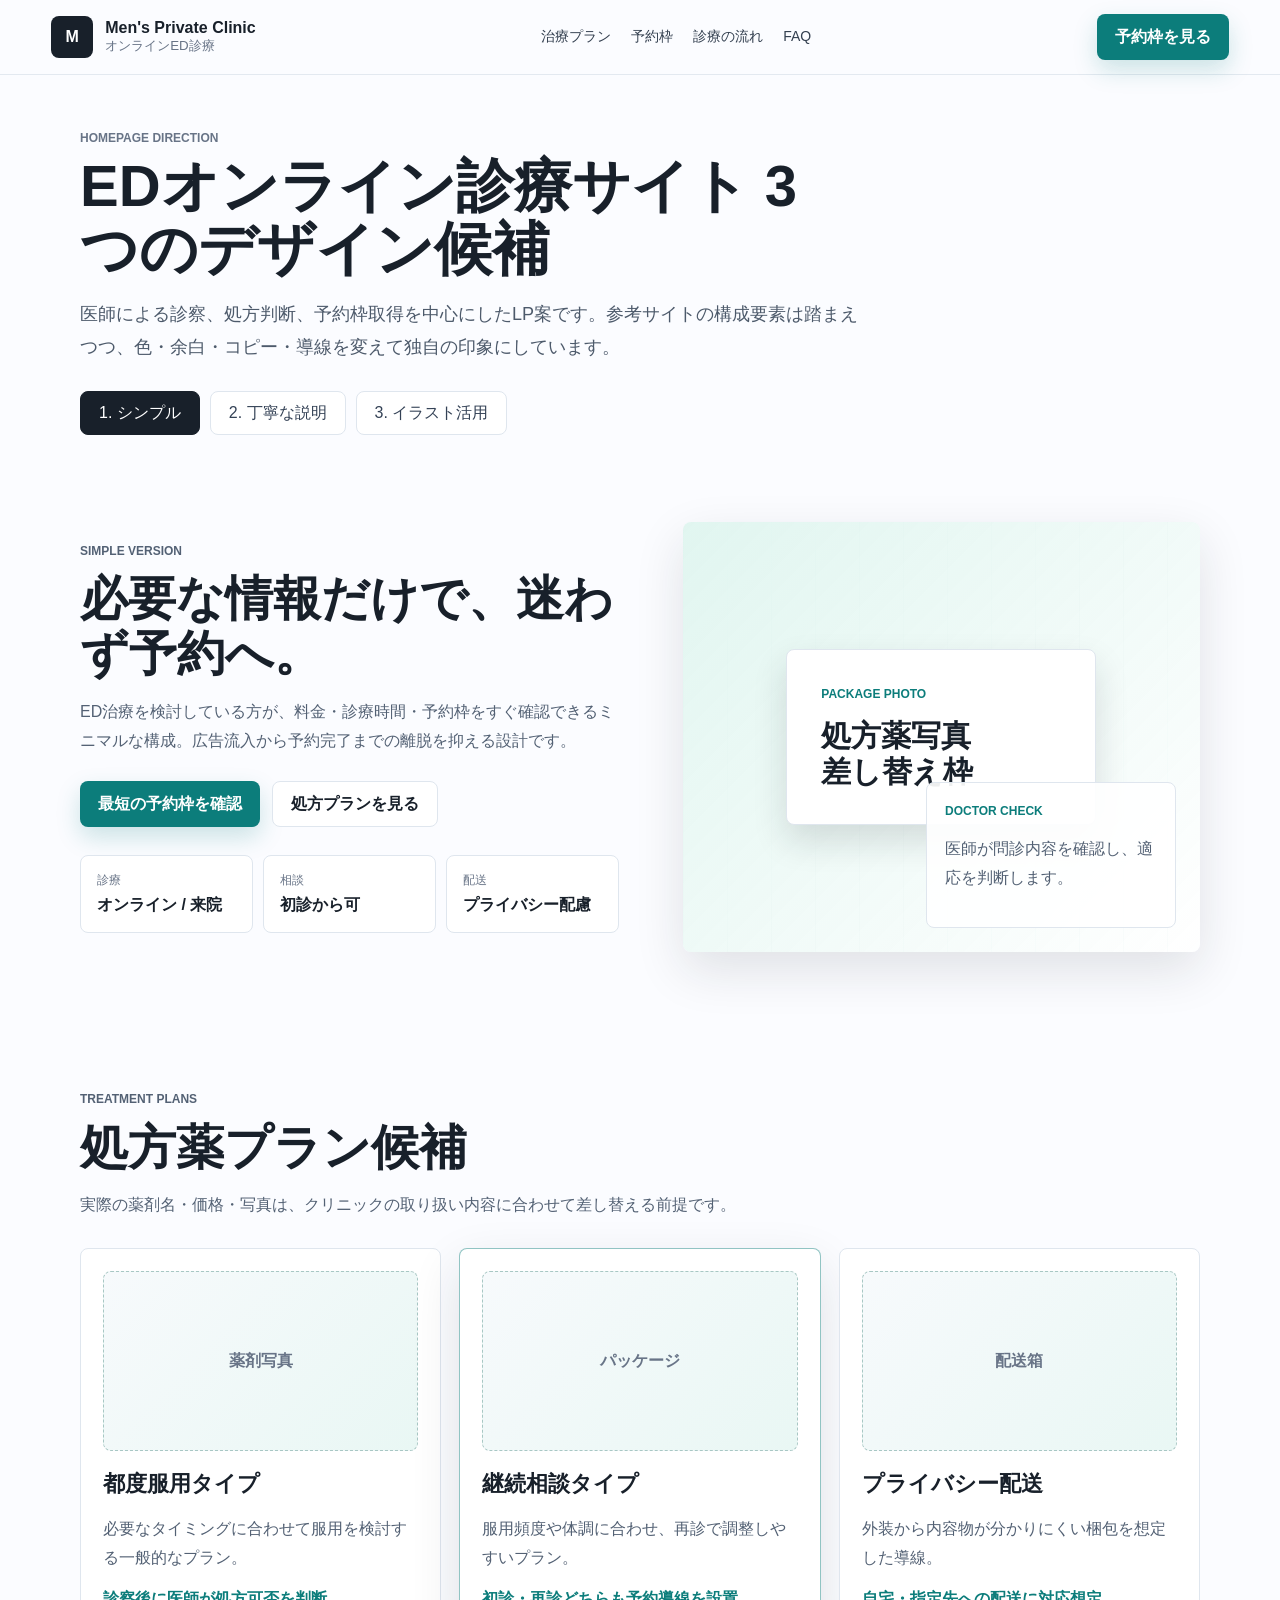
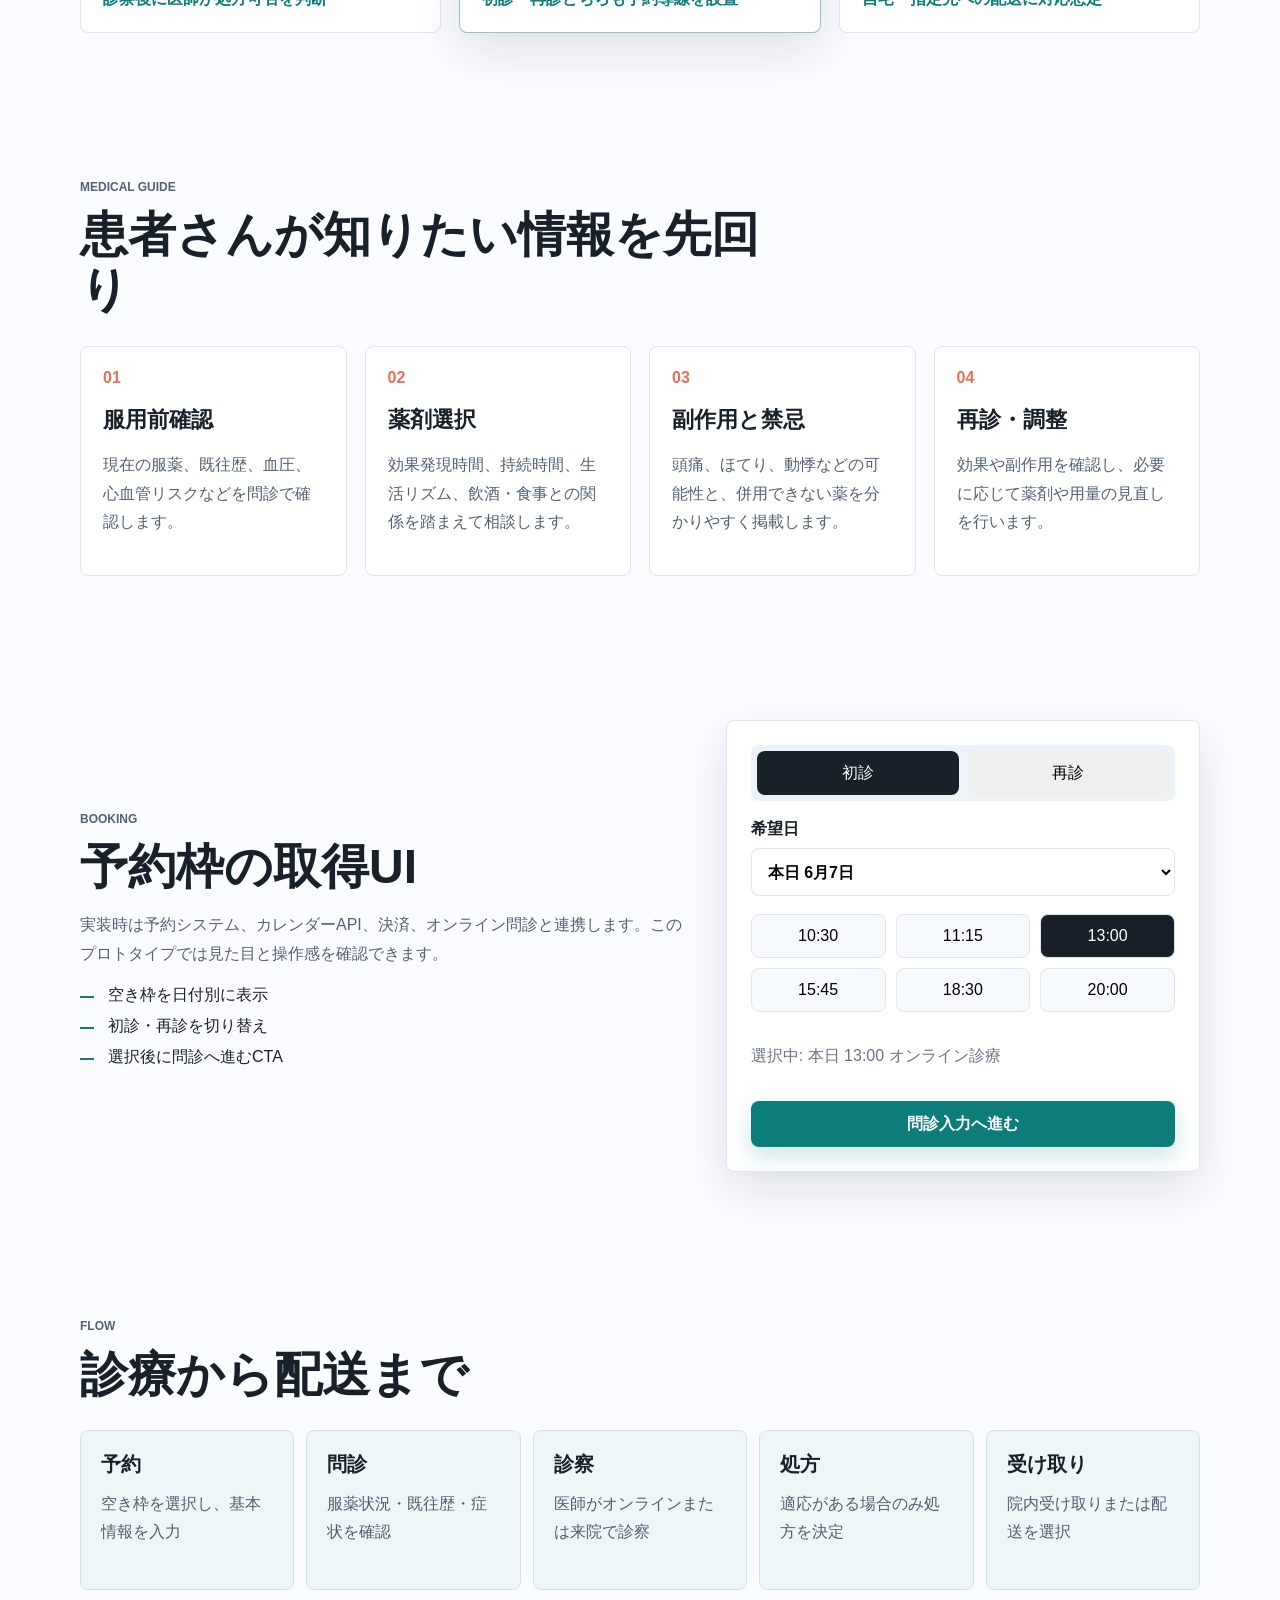
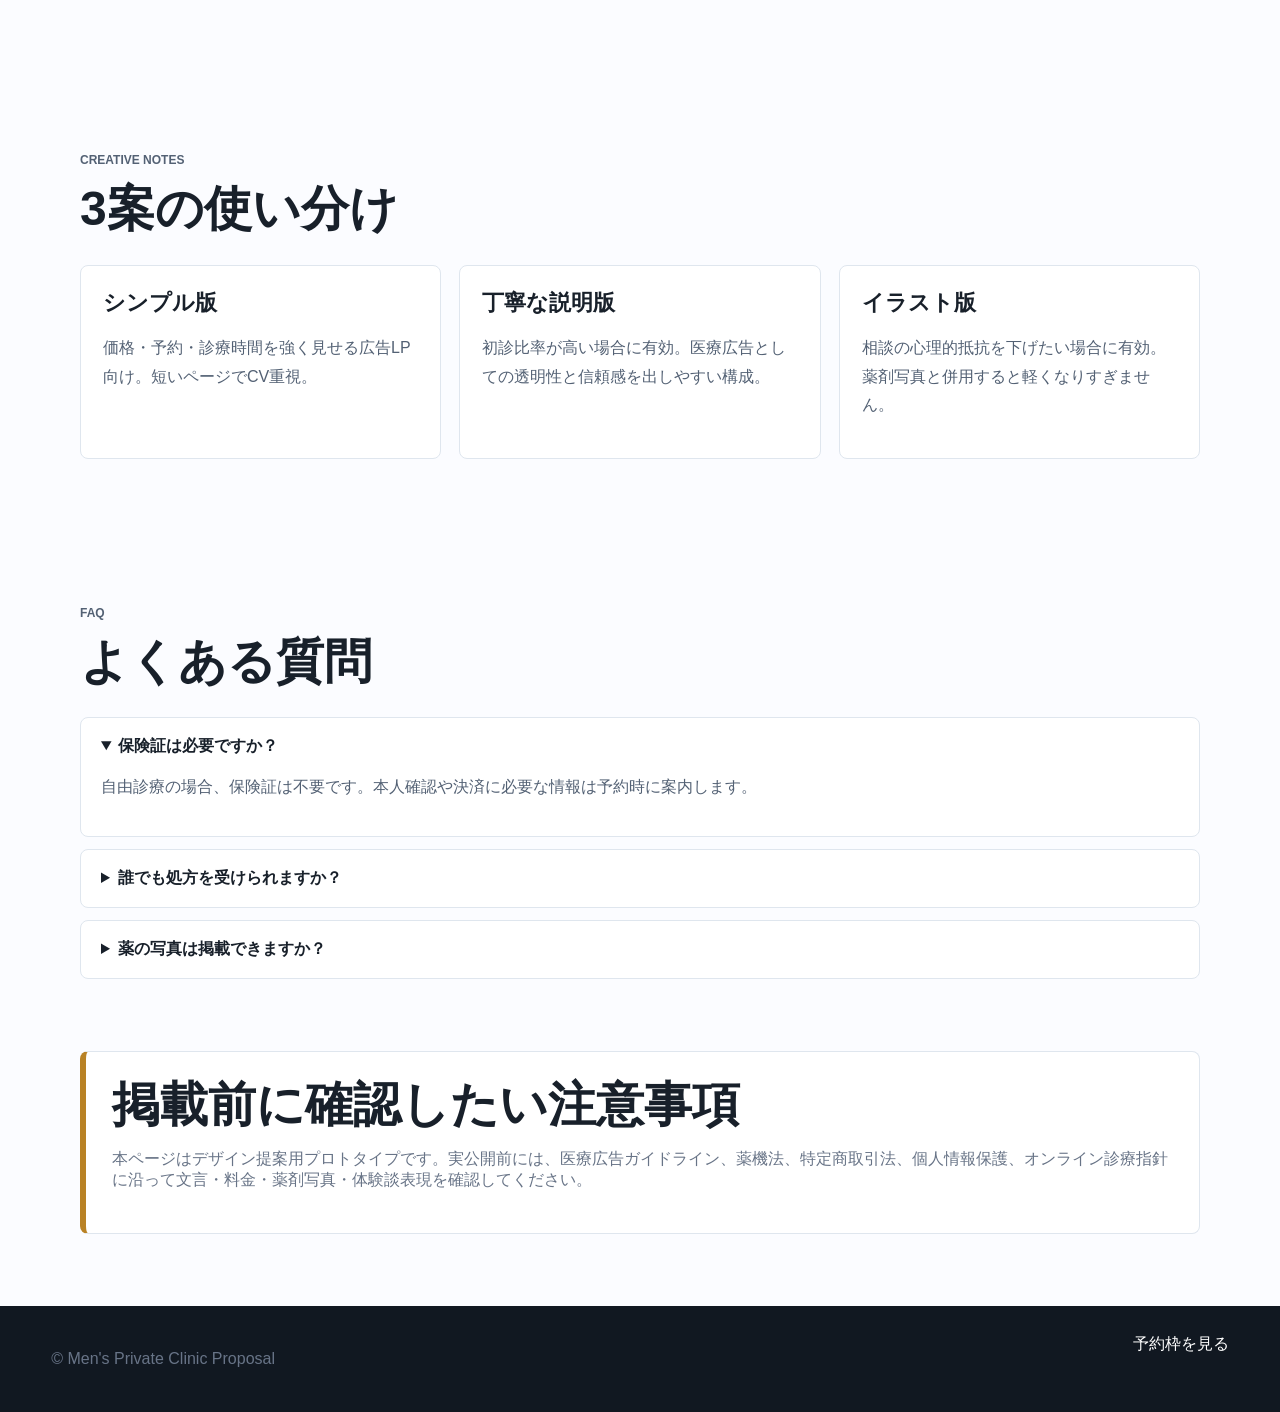
==== Codexで作成しているもの/ed-treatment-homepage-proposals/index.html @ b27525a2 "Add ED treatment homepage proposals" ====
<!doctype html>
<html lang="ja">
  <head>
    <meta charset="utf-8" />
    <meta name="viewport" content="width=device-width, initial-scale=1" />
    <title>EDオンライン診療 ホームページ3案 | Codex Proposal</title>
    <meta
      name="description"
      content="ED治療のオンライン診療、予約枠取得、医師による処方相談を想定したホームページ3案。"
    />
    <link rel="stylesheet" href="./styles.css" />
  </head>
  <body>
    <header class="site-header">
      <a class="brand" href="#top" aria-label="Men's Private Clinic">
        <span class="brand-mark">M</span>
        <span>
          <strong>Men's Private Clinic</strong>
          <small>オンラインED診療</small>
        </span>
      </a>
      <nav class="top-nav" aria-label="主要ナビゲーション">
        <a href="#plans">治療プラン</a>
        <a href="#booking">予約枠</a>
        <a href="#flow">診療の流れ</a>
        <a href="#faq">FAQ</a>
      </nav>
      <a class="header-cta" href="#booking">予約枠を見る</a>
    </header>

    <main id="top">
      <section class="proposal-switcher" aria-labelledby="proposal-title">
        <p class="eyebrow">Homepage Direction</p>
        <h1 id="proposal-title">EDオンライン診療サイト 3つのデザイン候補</h1>
        <p class="lead">
          医師による診察、処方判断、予約枠取得を中心にしたLP案です。参考サイトの構成要素は踏まえつつ、色・余白・コピー・導線を変えて独自の印象にしています。
        </p>
        <div class="variant-tabs" role="tablist" aria-label="デザイン候補">
          <button class="variant-tab is-active" type="button" role="tab" aria-selected="true" data-variant="simple">
            1. シンプル
          </button>
          <button class="variant-tab" type="button" role="tab" aria-selected="false" data-variant="detail">
            2. 丁寧な説明
          </button>
          <button class="variant-tab" type="button" role="tab" aria-selected="false" data-variant="illustration">
            3. イラスト活用
          </button>
        </div>
      </section>

      <section class="hero hero-simple active" data-panel="simple" aria-labelledby="simple-title">
        <div class="hero-copy">
          <p class="eyebrow">Simple Version</p>
          <h2 id="simple-title">必要な情報だけで、迷わず予約へ。</h2>
          <p>
            ED治療を検討している方が、料金・診療時間・予約枠をすぐ確認できるミニマルな構成。広告流入から予約完了までの離脱を抑える設計です。
          </p>
          <div class="hero-actions">
            <a class="primary-button" href="#booking">最短の予約枠を確認</a>
            <a class="secondary-button" href="#plans">処方プランを見る</a>
          </div>
          <dl class="quick-stats" aria-label="診療概要">
            <div><dt>診療</dt><dd>オンライン / 来院</dd></div>
            <div><dt>相談</dt><dd>初診から可</dd></div>
            <div><dt>配送</dt><dd>プライバシー配慮</dd></div>
          </dl>
        </div>
        <div class="hero-visual compact-medical" aria-label="処方薬パッケージの差し替え想定枠">
          <div class="package-card">
            <span>Package Photo</span>
            <strong>処方薬写真<br />差し替え枠</strong>
          </div>
          <div class="doctor-note">
            <span>Doctor Check</span>
            <p>医師が問診内容を確認し、適応を判断します。</p>
          </div>
        </div>
      </section>

      <section class="hero hero-detail" data-panel="detail" aria-labelledby="detail-title">
        <div class="hero-copy">
          <p class="eyebrow">Detailed Version</p>
          <h2 id="detail-title">不安をひとつずつ解消してから、診療予約へ。</h2>
          <p>
            初めてED治療を受ける方向けに、薬の選び方、服用タイミング、副作用、処方できないケースを順序立てて説明する構成です。
          </p>
          <div class="trust-row" aria-label="説明重視の特徴">
            <span>禁忌事項を明記</span>
            <span>薬剤比較を掲載</span>
            <span>医師相談を強調</span>
          </div>
          <div class="hero-actions">
            <a class="primary-button" href="#guide">詳しい説明を見る</a>
            <a class="secondary-button" href="#booking">予約枠を確認</a>
          </div>
        </div>
        <div class="hero-visual explanation-board">
          <div class="board-line"></div>
          <div class="board-item">
            <b>01</b>
            <span>問診で体調・併用薬を確認</span>
          </div>
          <div class="board-item">
            <b>02</b>
            <span>医師が薬剤と用量を判断</span>
          </div>
          <div class="board-item">
            <b>03</b>
            <span>必要に応じて配送・再診</span>
          </div>
        </div>
      </section>

      <section class="hero hero-illustration" data-panel="illustration" aria-labelledby="illustration-title">
        <div class="hero-copy">
          <p class="eyebrow">Illustration Version</p>
          <h2 id="illustration-title">重く見せず、相談しやすい世界観へ。</h2>
          <p>
            アニメ調の医師・生活シーン・薬剤説明カードで、心理的ハードルを下げる方向性。若年層やスマホ流入に向いた明るいUIです。
          </p>
          <div class="hero-actions">
            <a class="primary-button" href="#booking">スマホで予約する</a>
            <a class="secondary-button" href="#illustration-notes">表現方針を見る</a>
          </div>
        </div>
        <div class="hero-visual illustrated-scene" aria-hidden="true">
          <div class="sun"></div>
          <div class="character">
            <span class="head"></span>
            <span class="body"></span>
            <span class="tablet"></span>
          </div>
          <div class="chat-bubble">予約完了</div>
          <div class="mini-clinic">Clinic</div>
        </div>
      </section>

      <section id="plans" class="section plans-section">
        <div class="section-heading">
          <p class="eyebrow">Treatment Plans</p>
          <h2>処方薬プラン候補</h2>
          <p>実際の薬剤名・価格・写真は、クリニックの取り扱い内容に合わせて差し替える前提です。</p>
        </div>
        <div class="plan-grid">
          <article class="plan-card">
            <div class="photo-slot">薬剤写真</div>
            <h3>都度服用タイプ</h3>
            <p>必要なタイミングに合わせて服用を検討する一般的なプラン。</p>
            <strong>診察後に医師が処方可否を判断</strong>
          </article>
          <article class="plan-card featured">
            <div class="photo-slot">パッケージ</div>
            <h3>継続相談タイプ</h3>
            <p>服用頻度や体調に合わせ、再診で調整しやすいプラン。</p>
            <strong>初診・再診どちらも予約導線を設置</strong>
          </article>
          <article class="plan-card">
            <div class="photo-slot">配送箱</div>
            <h3>プライバシー配送</h3>
            <p>外装から内容物が分かりにくい梱包を想定した導線。</p>
            <strong>自宅・指定先への配送に対応想定</strong>
          </article>
        </div>
      </section>

      <section id="guide" class="section guide-section">
        <div class="section-heading">
          <p class="eyebrow">Medical Guide</p>
          <h2>患者さんが知りたい情報を先回り</h2>
        </div>
        <div class="guide-grid">
          <article>
            <span class="guide-number">01</span>
            <h3>服用前確認</h3>
            <p>現在の服薬、既往歴、血圧、心血管リスクなどを問診で確認します。</p>
          </article>
          <article>
            <span class="guide-number">02</span>
            <h3>薬剤選択</h3>
            <p>効果発現時間、持続時間、生活リズム、飲酒・食事との関係を踏まえて相談します。</p>
          </article>
          <article>
            <span class="guide-number">03</span>
            <h3>副作用と禁忌</h3>
            <p>頭痛、ほてり、動悸などの可能性と、併用できない薬を分かりやすく掲載します。</p>
          </article>
          <article>
            <span class="guide-number">04</span>
            <h3>再診・調整</h3>
            <p>効果や副作用を確認し、必要に応じて薬剤や用量の見直しを行います。</p>
          </article>
        </div>
      </section>

      <section id="booking" class="section booking-section">
        <div class="booking-copy">
          <p class="eyebrow">Booking</p>
          <h2>予約枠の取得UI</h2>
          <p>
            実装時は予約システム、カレンダーAPI、決済、オンライン問診と連携します。このプロトタイプでは見た目と操作感を確認できます。
          </p>
          <ul class="check-list">
            <li>空き枠を日付別に表示</li>
            <li>初診・再診を切り替え</li>
            <li>選択後に問診へ進むCTA</li>
          </ul>
        </div>
        <form class="booking-card" aria-label="予約枠選択">
          <div class="visit-toggle" role="group" aria-label="診療種別">
            <button type="button" class="is-selected">初診</button>
            <button type="button">再診</button>
          </div>
          <label>
            希望日
            <select>
              <option>本日 6月7日</option>
              <option>明日 6月8日</option>
              <option>6月9日</option>
            </select>
          </label>
          <div class="slot-grid" aria-label="予約可能時間">
            <button type="button">10:30</button>
            <button type="button">11:15</button>
            <button type="button" class="is-selected">13:00</button>
            <button type="button">15:45</button>
            <button type="button">18:30</button>
            <button type="button">20:00</button>
          </div>
          <p class="selected-slot">選択中: 本日 13:00 オンライン診療</p>
          <button class="primary-button full" type="button">問診入力へ進む</button>
        </form>
      </section>

      <section id="flow" class="section flow-section">
        <div class="section-heading">
          <p class="eyebrow">Flow</p>
          <h2>診療から配送まで</h2>
        </div>
        <ol class="flow-list">
          <li><strong>予約</strong><span>空き枠を選択し、基本情報を入力</span></li>
          <li><strong>問診</strong><span>服薬状況・既往歴・症状を確認</span></li>
          <li><strong>診察</strong><span>医師がオンラインまたは来院で診察</span></li>
          <li><strong>処方</strong><span>適応がある場合のみ処方を決定</span></li>
          <li><strong>受け取り</strong><span>院内受け取りまたは配送を選択</span></li>
        </ol>
      </section>

      <section id="illustration-notes" class="section tone-section">
        <div class="section-heading">
          <p class="eyebrow">Creative Notes</p>
          <h2>3案の使い分け</h2>
        </div>
        <div class="tone-grid">
          <article>
            <h3>シンプル版</h3>
            <p>価格・予約・診療時間を強く見せる広告LP向け。短いページでCV重視。</p>
          </article>
          <article>
            <h3>丁寧な説明版</h3>
            <p>初診比率が高い場合に有効。医療広告としての透明性と信頼感を出しやすい構成。</p>
          </article>
          <article>
            <h3>イラスト版</h3>
            <p>相談の心理的抵抗を下げたい場合に有効。薬剤写真と併用すると軽くなりすぎません。</p>
          </article>
        </div>
      </section>

      <section id="faq" class="section faq-section">
        <div class="section-heading">
          <p class="eyebrow">FAQ</p>
          <h2>よくある質問</h2>
        </div>
        <div class="faq-list">
          <details open>
            <summary>保険証は必要ですか？</summary>
            <p>自由診療の場合、保険証は不要です。本人確認や決済に必要な情報は予約時に案内します。</p>
          </details>
          <details>
            <summary>誰でも処方を受けられますか？</summary>
            <p>いいえ。併用薬や既往歴によって処方できない場合があります。医師の診察後に判断します。</p>
          </details>
          <details>
            <summary>薬の写真は掲載できますか？</summary>
            <p>取り扱い薬剤を正確に示す目的で、権利・薬機法・医療広告ガイドラインを確認したうえで掲載します。</p>
          </details>
        </div>
      </section>

      <section class="legal-note" aria-label="注意事項">
        <h2>掲載前に確認したい注意事項</h2>
        <p>
          本ページはデザイン提案用プロトタイプです。実公開前には、医療広告ガイドライン、薬機法、特定商取引法、個人情報保護、オンライン診療指針に沿って文言・料金・薬剤写真・体験談表現を確認してください。
        </p>
      </section>
    </main>

    <footer class="site-footer">
      <p>© Men's Private Clinic Proposal</p>
      <a href="#booking">予約枠を見る</a>
    </footer>

    <script src="./script.js"></script>
  </body>
</html>
---- Codexで作成しているもの/ed-treatment-homepage-proposals/styles.css ----
:root {
  --ink: #18202a;
  --muted: #687487;
  --line: #dfe6ee;
  --paper: #fbfcff;
  --white: #ffffff;
  --teal: #0c7d7b;
  --mint: #dff5ef;
  --coral: #e86f59;
  --gold: #b98225;
  --blue: #315b8f;
  --shadow: 0 18px 50px rgba(24, 32, 42, 0.12);
  font-family: "Inter", "Noto Sans JP", "Hiragino Kaku Gothic ProN", "Yu Gothic", sans-serif;
}

* {
  box-sizing: border-box;
}

html {
  scroll-behavior: smooth;
}

body {
  margin: 0;
  color: var(--ink);
  background: var(--paper);
}

a {
  color: inherit;
  text-decoration: none;
}

button,
select {
  font: inherit;
}

.site-header {
  position: sticky;
  top: 0;
  z-index: 10;
  display: flex;
  align-items: center;
  justify-content: space-between;
  gap: 24px;
  padding: 14px clamp(18px, 4vw, 56px);
  background: rgba(251, 252, 255, 0.9);
  border-bottom: 1px solid rgba(223, 230, 238, 0.85);
  backdrop-filter: blur(18px);
}

.brand {
  display: inline-flex;
  align-items: center;
  gap: 12px;
  min-width: max-content;
}

.brand-mark {
  display: grid;
  width: 42px;
  height: 42px;
  place-items: center;
  color: var(--white);
  background: var(--ink);
  border-radius: 8px;
  font-weight: 800;
}

.brand small,
.eyebrow,
.selected-slot,
.legal-note p,
.site-footer {
  color: var(--muted);
}

.brand strong,
.brand small {
  display: block;
}

.top-nav {
  display: flex;
  gap: 20px;
  color: #344050;
  font-size: 14px;
}

.header-cta,
.primary-button,
.secondary-button {
  display: inline-flex;
  align-items: center;
  justify-content: center;
  min-height: 46px;
  padding: 0 18px;
  border-radius: 8px;
  font-weight: 700;
}

.header-cta,
.primary-button {
  color: var(--white);
  background: var(--teal);
  box-shadow: 0 10px 24px rgba(12, 125, 123, 0.2);
}

.secondary-button {
  color: var(--ink);
  background: var(--white);
  border: 1px solid var(--line);
}

.proposal-switcher,
.hero,
.section,
.legal-note {
  width: min(1120px, calc(100% - 36px));
  margin: 0 auto;
}

.proposal-switcher {
  padding: 56px 0 22px;
}

.eyebrow {
  margin: 0 0 10px;
  font-size: 12px;
  font-weight: 800;
  letter-spacing: 0;
  text-transform: uppercase;
}

h1,
h2,
h3,
p {
  overflow-wrap: anywhere;
}

h1 {
  max-width: 760px;
  margin: 0;
  font-size: clamp(34px, 5vw, 58px);
  line-height: 1.08;
}

.lead {
  max-width: 780px;
  margin: 18px 0 28px;
  color: #4d5a6b;
  font-size: 18px;
  line-height: 1.8;
}

.variant-tabs {
  display: flex;
  flex-wrap: wrap;
  gap: 10px;
}

.variant-tab {
  min-height: 44px;
  padding: 0 18px;
  color: #334155;
  background: var(--white);
  border: 1px solid var(--line);
  border-radius: 8px;
  cursor: pointer;
}

.variant-tab.is-active {
  color: var(--white);
  background: var(--ink);
  border-color: var(--ink);
}

.hero {
  display: none;
  grid-template-columns: minmax(0, 1.02fr) minmax(320px, 0.98fr);
  gap: clamp(26px, 5vw, 68px);
  align-items: center;
  min-height: 560px;
  padding: clamp(34px, 5vw, 64px) 0;
}

.hero.active {
  display: grid;
}

.hero h2,
.section-heading h2,
.booking-copy h2,
.legal-note h2 {
  margin: 0;
  font-size: clamp(30px, 4vw, 48px);
  line-height: 1.14;
}

.hero p,
.section-heading p,
.booking-copy p,
.plan-card p,
.guide-grid p,
.tone-grid p,
.faq-list p {
  color: #536174;
  line-height: 1.8;
}

.hero-actions,
.trust-row {
  display: flex;
  flex-wrap: wrap;
  gap: 12px;
  margin-top: 26px;
}

.quick-stats {
  display: grid;
  grid-template-columns: repeat(3, 1fr);
  gap: 10px;
  margin: 28px 0 0;
}

.quick-stats div {
  padding: 16px;
  background: var(--white);
  border: 1px solid var(--line);
  border-radius: 8px;
}

.quick-stats dt {
  color: var(--muted);
  font-size: 12px;
}

.quick-stats dd {
  margin: 6px 0 0;
  font-weight: 800;
}

.hero-visual {
  min-height: 430px;
  border-radius: 8px;
}

.compact-medical {
  position: relative;
  display: grid;
  place-items: center;
  background:
    linear-gradient(135deg, rgba(223, 245, 239, 0.95), rgba(255, 255, 255, 0.8)),
    repeating-linear-gradient(90deg, rgba(12, 125, 123, 0.08) 0 1px, transparent 1px 44px);
  box-shadow: var(--shadow);
}

.package-card {
  width: min(310px, 76%);
  padding: 34px;
  color: var(--ink);
  background: var(--white);
  border: 1px solid var(--line);
  border-radius: 8px;
  box-shadow: 0 16px 34px rgba(24, 32, 42, 0.14);
}

.package-card span,
.doctor-note span {
  color: var(--teal);
  font-size: 12px;
  font-weight: 800;
  text-transform: uppercase;
}

.package-card strong {
  display: block;
  margin-top: 16px;
  font-size: 30px;
  line-height: 1.2;
}

.doctor-note {
  position: absolute;
  right: 24px;
  bottom: 24px;
  width: min(250px, 58%);
  padding: 18px;
  background: rgba(255, 255, 255, 0.92);
  border: 1px solid var(--line);
  border-radius: 8px;
}

.explanation-board {
  position: relative;
  display: grid;
  align-content: center;
  gap: 18px;
  padding: 42px;
  background: #f4f8fb;
  border: 1px solid var(--line);
}

.board-line {
  position: absolute;
  left: 72px;
  top: 88px;
  bottom: 88px;
  width: 2px;
  background: var(--teal);
}

.board-item {
  position: relative;
  display: flex;
  align-items: center;
  gap: 18px;
  padding: 20px;
  background: var(--white);
  border: 1px solid var(--line);
  border-radius: 8px;
  box-shadow: 0 10px 24px rgba(24, 32, 42, 0.08);
}

.board-item b {
  display: grid;
  flex: 0 0 42px;
  height: 42px;
  place-items: center;
  color: var(--white);
  background: var(--blue);
  border-radius: 50%;
}

.trust-row span {
  padding: 10px 12px;
  background: #eef6f8;
  border: 1px solid #cfe4ea;
  border-radius: 8px;
  font-weight: 700;
}

.illustrated-scene {
  position: relative;
  overflow: hidden;
  background: linear-gradient(180deg, #e7f6ff, #fff7ed);
  border: 1px solid #d7e7ef;
  box-shadow: var(--shadow);
}

.sun {
  position: absolute;
  top: 36px;
  right: 42px;
  width: 72px;
  height: 72px;
  background: #ffd166;
  border-radius: 50%;
}

.character {
  position: absolute;
  left: 23%;
  bottom: 58px;
  width: 160px;
  height: 260px;
}

.head,
.body,
.tablet {
  position: absolute;
  display: block;
}

.head {
  left: 42px;
  top: 0;
  width: 82px;
  height: 82px;
  background: #ffd9bd;
  border: 4px solid var(--ink);
  border-radius: 50%;
}

.body {
  left: 20px;
  bottom: 0;
  width: 120px;
  height: 180px;
  background: #5fb3a7;
  border: 4px solid var(--ink);
  border-radius: 38px 38px 8px 8px;
}

.tablet {
  right: -18px;
  bottom: 54px;
  width: 82px;
  height: 112px;
  background: var(--white);
  border: 4px solid var(--ink);
  border-radius: 8px;
}

.chat-bubble,
.mini-clinic {
  position: absolute;
  background: var(--white);
  border: 3px solid var(--ink);
  border-radius: 8px;
  font-weight: 800;
}

.chat-bubble {
  top: 118px;
  right: 48px;
  padding: 14px 18px;
}

.mini-clinic {
  left: 44px;
  bottom: 46px;
  padding: 20px 22px;
}

.section {
  padding: 72px 0;
}

.section-heading {
  max-width: 720px;
  margin-bottom: 28px;
}

.plan-grid,
.guide-grid,
.tone-grid {
  display: grid;
  grid-template-columns: repeat(3, minmax(0, 1fr));
  gap: 18px;
}

.plan-card,
.guide-grid article,
.tone-grid article,
.booking-card,
.legal-note,
.faq-list details {
  background: var(--white);
  border: 1px solid var(--line);
  border-radius: 8px;
}

.plan-card {
  padding: 22px;
}

.plan-card.featured {
  border-color: rgba(12, 125, 123, 0.45);
  box-shadow: var(--shadow);
}

.photo-slot {
  display: grid;
  height: 180px;
  margin-bottom: 18px;
  place-items: center;
  color: var(--muted);
  background:
    linear-gradient(135deg, #f7fafc, #e9f7f4),
    repeating-linear-gradient(45deg, transparent 0 16px, rgba(12, 125, 123, 0.08) 16px 32px);
  border: 1px dashed #a8c7c4;
  border-radius: 8px;
  font-weight: 800;
}

.plan-card h3,
.guide-grid h3,
.tone-grid h3 {
  margin: 0;
  font-size: 22px;
}

.plan-card strong {
  color: var(--teal);
}

.guide-grid {
  grid-template-columns: repeat(4, minmax(0, 1fr));
}

.guide-grid article,
.tone-grid article {
  padding: 22px;
}

.guide-number {
  display: inline-block;
  margin-bottom: 18px;
  color: var(--coral);
  font-weight: 900;
}

.booking-section {
  display: grid;
  grid-template-columns: minmax(0, 0.9fr) minmax(340px, 0.7fr);
  gap: 36px;
  align-items: center;
}

.check-list {
  display: grid;
  gap: 10px;
  padding: 0;
  list-style: none;
}

.check-list li {
  padding-left: 28px;
  background: linear-gradient(var(--teal), var(--teal)) 0 0.72em / 14px 2px no-repeat;
}

.booking-card {
  display: grid;
  gap: 18px;
  padding: 24px;
  box-shadow: var(--shadow);
}

.visit-toggle {
  display: grid;
  grid-template-columns: 1fr 1fr;
  gap: 8px;
  padding: 6px;
  background: #eef3f7;
  border-radius: 8px;
}

.visit-toggle button,
.slot-grid button {
  min-height: 44px;
  border: 1px solid transparent;
  border-radius: 8px;
  cursor: pointer;
}

.visit-toggle button.is-selected,
.slot-grid button.is-selected {
  color: var(--white);
  background: var(--ink);
}

.booking-card label {
  display: grid;
  gap: 8px;
  font-weight: 800;
}

.booking-card select {
  min-height: 48px;
  padding: 0 12px;
  background: var(--white);
  border: 1px solid var(--line);
  border-radius: 8px;
}

.slot-grid {
  display: grid;
  grid-template-columns: repeat(3, 1fr);
  gap: 10px;
}

.slot-grid button {
  background: #f7fafc;
  border-color: var(--line);
}

.full {
  width: 100%;
  border: 0;
  cursor: pointer;
}

.flow-list {
  display: grid;
  grid-template-columns: repeat(5, 1fr);
  gap: 12px;
  padding: 0;
  list-style: none;
  counter-reset: flow;
}

.flow-list li {
  min-height: 160px;
  padding: 20px;
  background: #eef6f8;
  border: 1px solid #cfe4ea;
  border-radius: 8px;
}

.flow-list strong,
.flow-list span {
  display: block;
}

.flow-list strong {
  margin-bottom: 12px;
  font-size: 20px;
}

.flow-list span {
  color: #4f5f70;
  line-height: 1.7;
}

.faq-list {
  display: grid;
  gap: 12px;
}

.faq-list details {
  padding: 18px 20px;
}

.faq-list summary {
  cursor: pointer;
  font-weight: 800;
}

.legal-note {
  margin-bottom: 72px;
  padding: 26px;
  border-left: 6px solid var(--gold);
}

.site-footer {
  display: flex;
  justify-content: space-between;
  padding: 28px clamp(18px, 4vw, 56px);
  background: #111821;
}

.site-footer a {
  color: var(--white);
}

@media (max-width: 900px) {
  .top-nav {
    display: none;
  }

  .hero,
  .booking-section {
    grid-template-columns: 1fr;
  }

  .hero {
    min-height: auto;
  }

  .plan-grid,
  .guide-grid,
  .tone-grid,
  .flow-list {
    grid-template-columns: 1fr 1fr;
  }
}

@media (max-width: 640px) {
  .site-header {
    align-items: flex-start;
  }

  .header-cta {
    display: none;
  }

  .quick-stats,
  .plan-grid,
  .guide-grid,
  .tone-grid,
  .flow-list,
  .slot-grid {
    grid-template-columns: 1fr;
  }

  .hero-visual {
    min-height: 340px;
  }

  .doctor-note {
    left: 18px;
    right: 18px;
    width: auto;
  }

  .section {
    padding: 54px 0;
  }
}
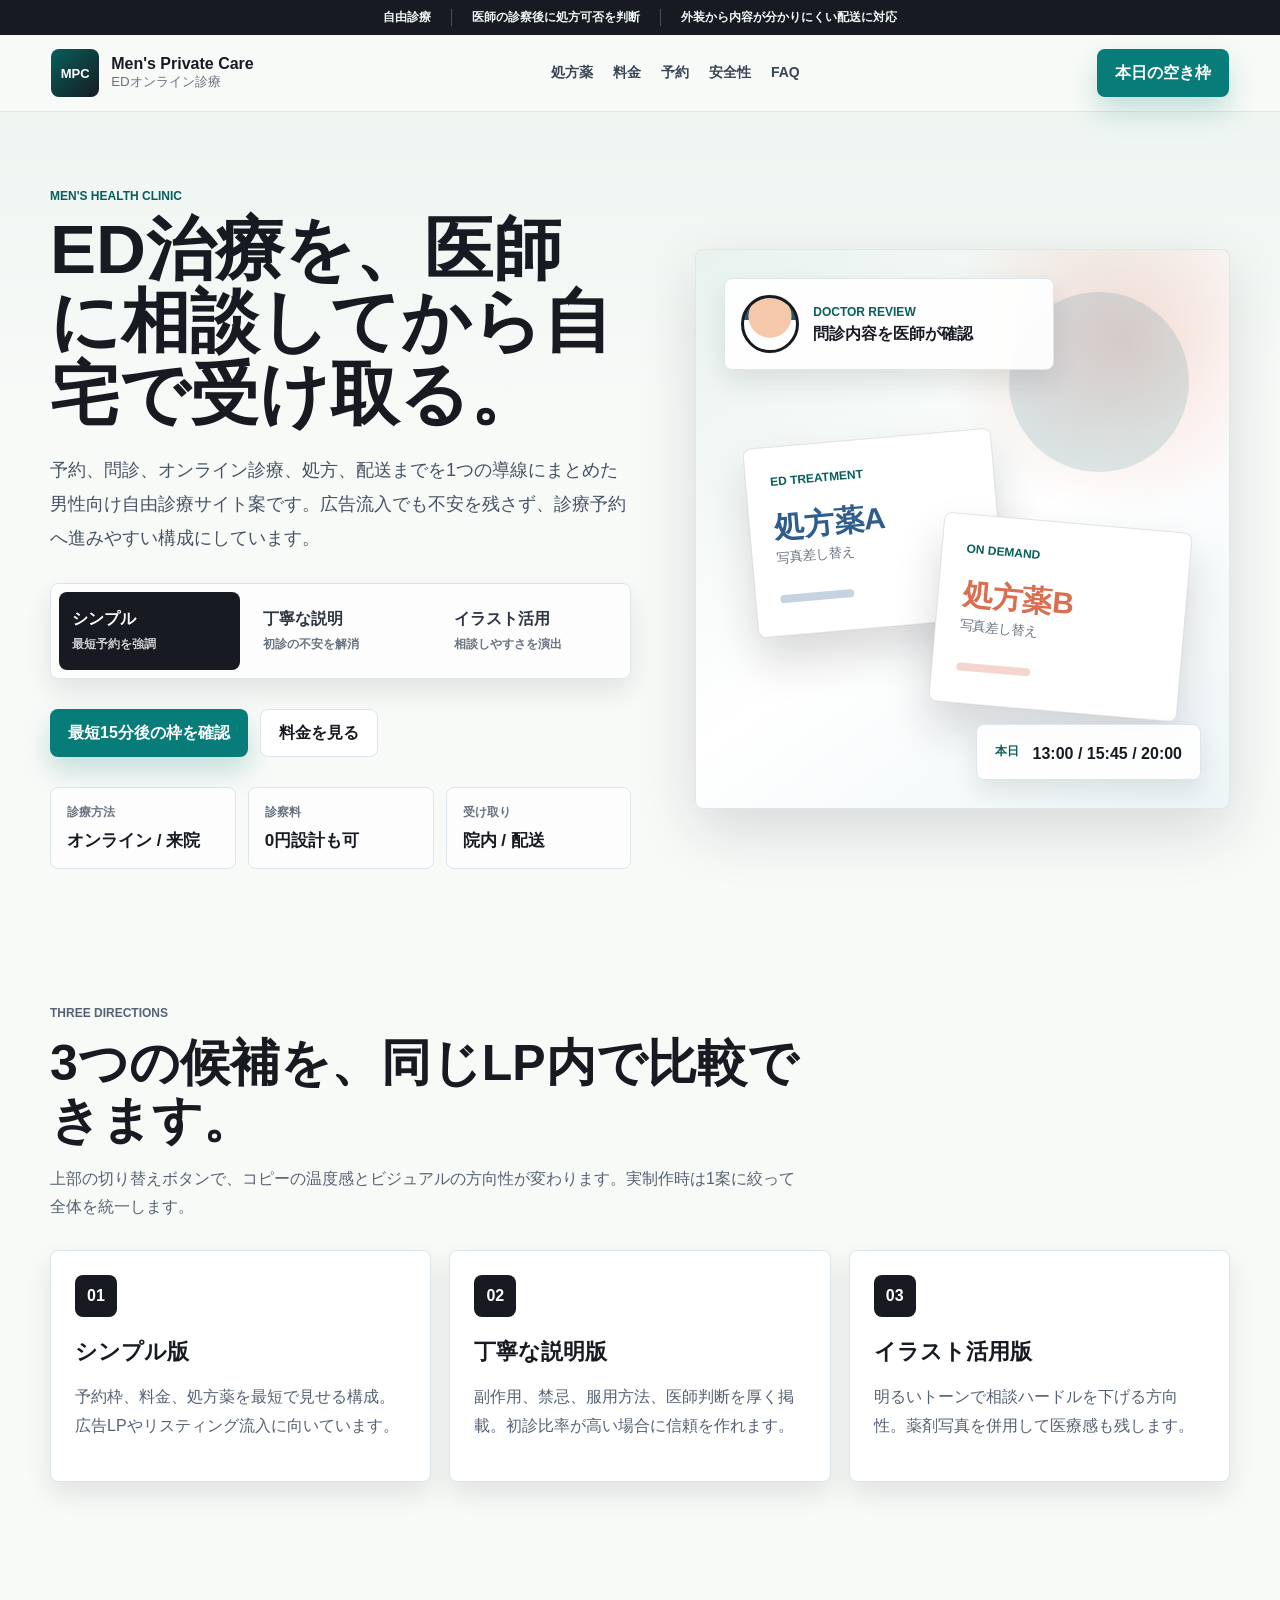
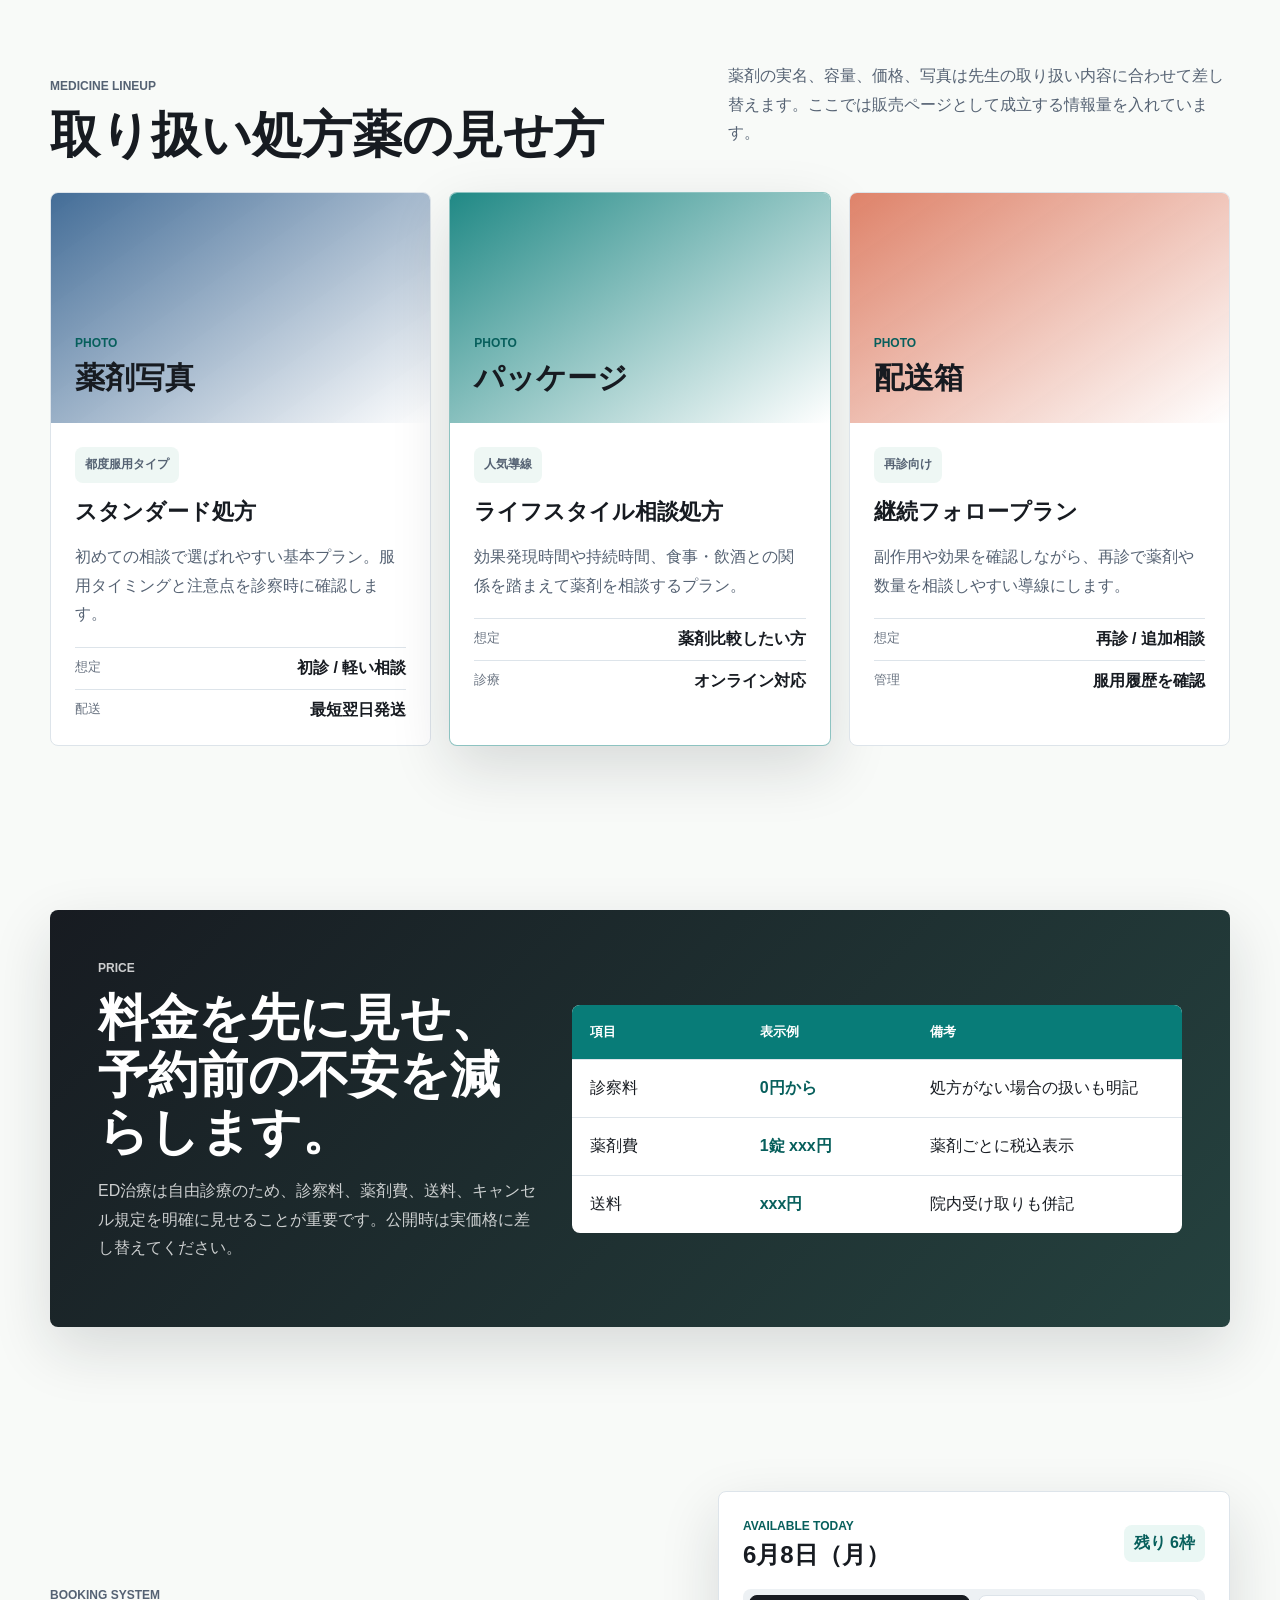
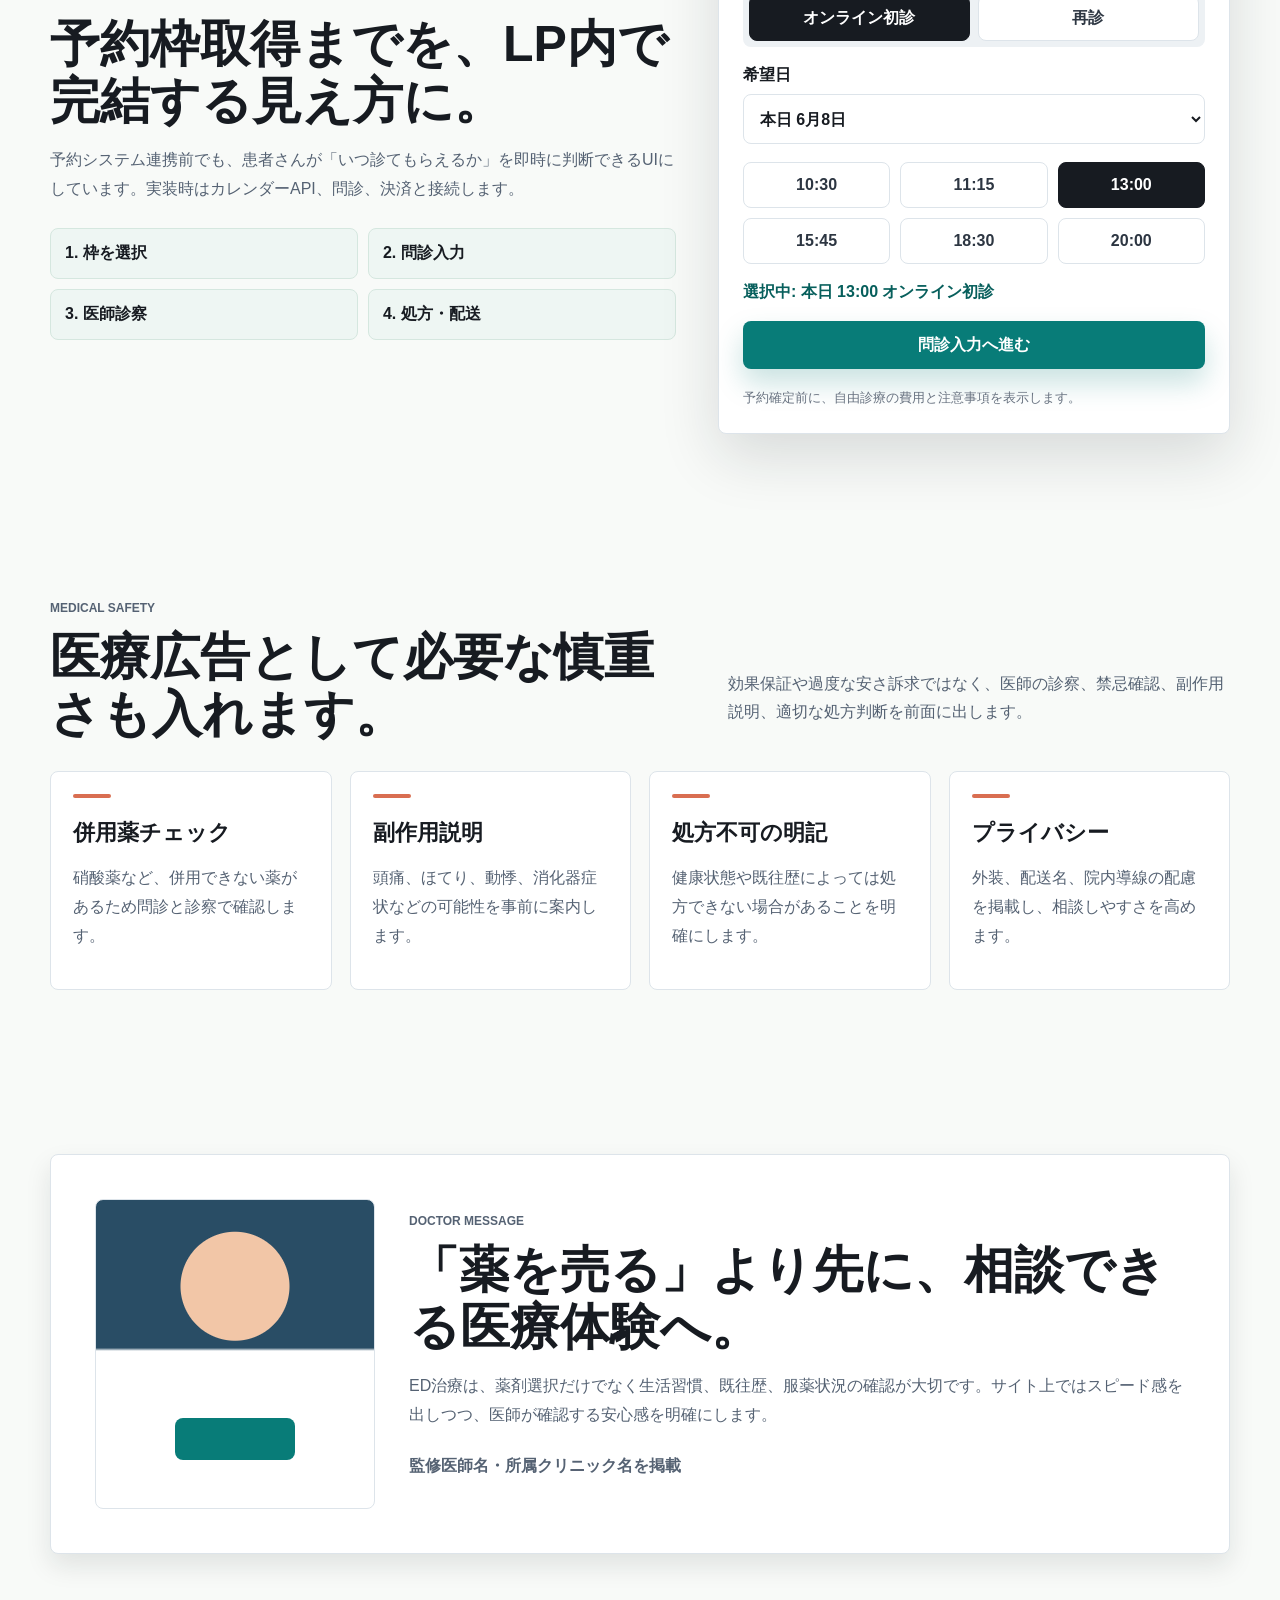
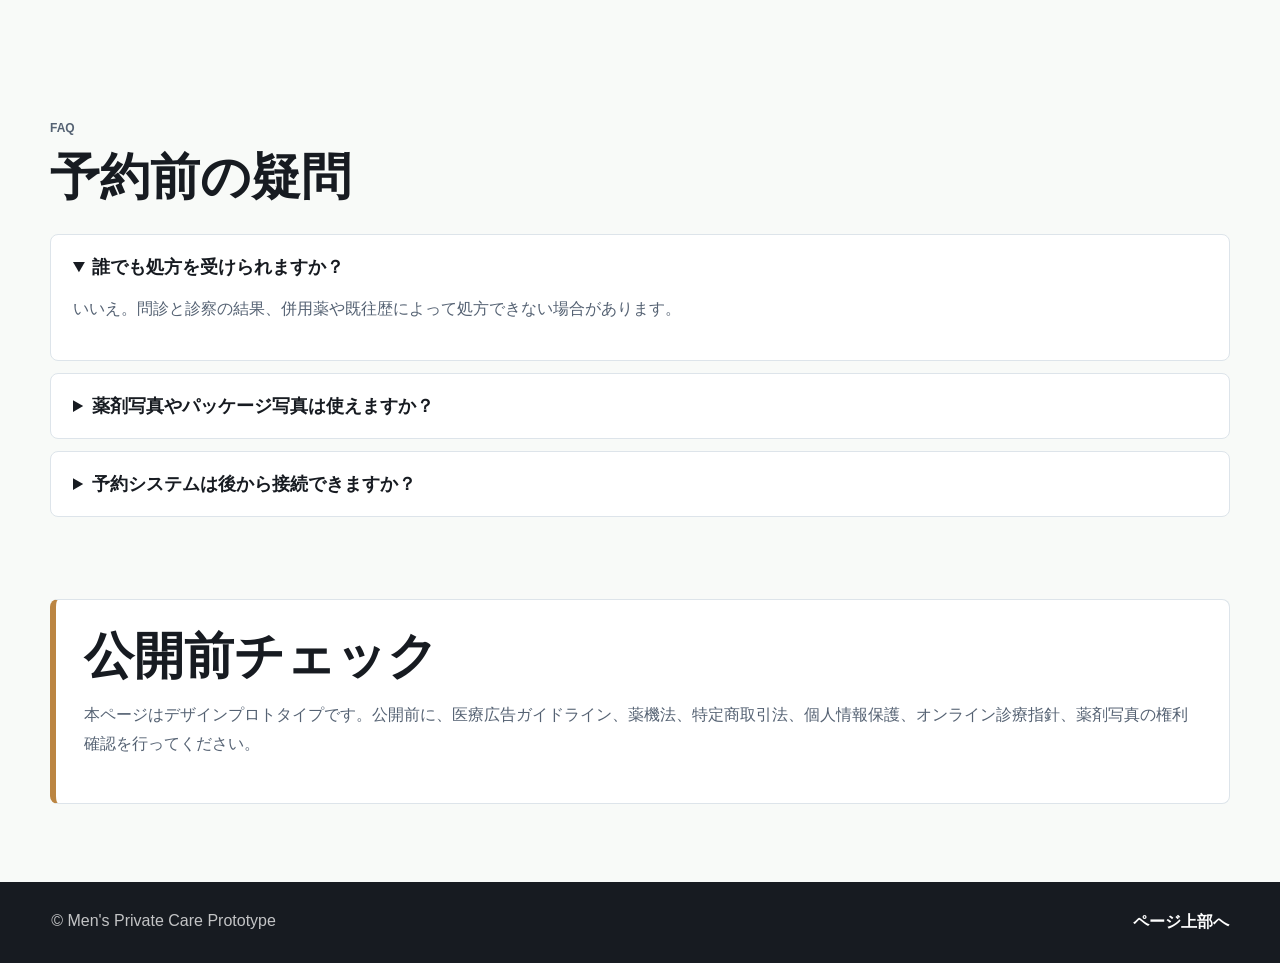
==== commit c23947fb: "Polish ED clinic landing page" ====
--- a/Codexで作成しているもの/ed-treatment-homepage-proposals/index.html
+++ b/Codexで作成しているもの/ed-treatment-homepage-proposals/index.html
@@ -3,219 +3,268 @@
   <head>
     <meta charset="utf-8" />
     <meta name="viewport" content="width=device-width, initial-scale=1" />
-    <title>EDオンライン診療 ホームページ3案 | Codex Proposal</title>
+    <title>Men's Private Care | EDオンライン診療</title>
     <meta
       name="description"
-      content="ED治療のオンライン診療、予約枠取得、医師による処方相談を想定したホームページ3案。"
+      content="ED治療のオンライン診療、医師による処方判断、予約枠取得までを一体化したクリニックLPプロトタイプ。"
     />
     <link rel="stylesheet" href="./styles.css" />
   </head>
-  <body>
+  <body data-variant="simple">
+    <div class="top-bar">
+      <span>自由診療</span>
+      <span>医師の診察後に処方可否を判断</span>
+      <span>外装から内容が分かりにくい配送に対応</span>
+    </div>
+
     <header class="site-header">
-      <a class="brand" href="#top" aria-label="Men's Private Clinic">
-        <span class="brand-mark">M</span>
+      <a class="brand" href="#top" aria-label="Men's Private Care">
+        <span class="brand-mark">MPC</span>
         <span>
-          <strong>Men's Private Clinic</strong>
-          <small>オンラインED診療</small>
+          <strong>Men's Private Care</strong>
+          <small>EDオンライン診療</small>
         </span>
       </a>
       <nav class="top-nav" aria-label="主要ナビゲーション">
-        <a href="#plans">治療プラン</a>
-        <a href="#booking">予約枠</a>
-        <a href="#flow">診療の流れ</a>
+        <a href="#medicine">処方薬</a>
+        <a href="#price">料金</a>
+        <a href="#booking">予約</a>
+        <a href="#safety">安全性</a>
         <a href="#faq">FAQ</a>
       </nav>
-      <a class="header-cta" href="#booking">予約枠を見る</a>
+      <a class="header-cta" href="#booking">本日の空き枠</a>
     </header>
 
     <main id="top">
-      <section class="proposal-switcher" aria-labelledby="proposal-title">
-        <p class="eyebrow">Homepage Direction</p>
-        <h1 id="proposal-title">EDオンライン診療サイト 3つのデザイン候補</h1>
-        <p class="lead">
-          医師による診察、処方判断、予約枠取得を中心にしたLP案です。参考サイトの構成要素は踏まえつつ、色・余白・コピー・導線を変えて独自の印象にしています。
-        </p>
-        <div class="variant-tabs" role="tablist" aria-label="デザイン候補">
-          <button class="variant-tab is-active" type="button" role="tab" aria-selected="true" data-variant="simple">
-            1. シンプル
-          </button>
-          <button class="variant-tab" type="button" role="tab" aria-selected="false" data-variant="detail">
-            2. 丁寧な説明
-          </button>
-          <button class="variant-tab" type="button" role="tab" aria-selected="false" data-variant="illustration">
-            3. イラスト活用
-          </button>
-        </div>
-      </section>
-
-      <section class="hero hero-simple active" data-panel="simple" aria-labelledby="simple-title">
+      <section class="hero-section">
         <div class="hero-copy">
-          <p class="eyebrow">Simple Version</p>
-          <h2 id="simple-title">必要な情報だけで、迷わず予約へ。</h2>
+          <p class="eyebrow">Men's Health Clinic</p>
+          <h1>ED治療を、医師に相談してから自宅で受け取る。</h1>
+          <p class="hero-lead">
+            予約、問診、オンライン診療、処方、配送までを1つの導線にまとめた男性向け自由診療サイト案です。広告流入でも不安を残さず、診療予約へ進みやすい構成にしています。
+          </p>
+
+          <div class="variant-panel" aria-label="ホームページ候補">
+            <button class="variant-tab is-active" type="button" data-variant="simple">
+              シンプル
+              <span>最短予約を強調</span>
+            </button>
+            <button class="variant-tab" type="button" data-variant="detail">
+              丁寧な説明
+              <span>初診の不安を解消</span>
+            </button>
+            <button class="variant-tab" type="button" data-variant="illustration">
+              イラスト活用
+              <span>相談しやすさを演出</span>
+            </button>
+          </div>
+
+          <div class="hero-actions">
+            <a class="primary-button" href="#booking">最短15分後の枠を確認</a>
+            <a class="secondary-button" href="#price">料金を見る</a>
+          </div>
+
+          <dl class="proof-row" aria-label="サービス概要">
+            <div>
+              <dt>診療方法</dt>
+              <dd>オンライン / 来院</dd>
+            </div>
+            <div>
+              <dt>診察料</dt>
+              <dd>0円設計も可</dd>
+            </div>
+            <div>
+              <dt>受け取り</dt>
+              <dd>院内 / 配送</dd>
+            </div>
+          </dl>
+        </div>
+
+        <div class="hero-media" aria-label="クリニックLPのファーストビュー">
+          <div class="doctor-visual">
+            <div class="portrait-card">
+              <div class="portrait-face"></div>
+              <div>
+                <span>Doctor Review</span>
+                <strong>問診内容を医師が確認</strong>
+              </div>
+            </div>
+            <div class="medicine-stack" aria-label="処方薬写真差し替え枠">
+              <article class="mock-package package-one">
+                <span>ED Treatment</span>
+                <strong>処方薬A</strong>
+                <small>写真差し替え</small>
+              </article>
+              <article class="mock-package package-two">
+                <span>On Demand</span>
+                <strong>処方薬B</strong>
+                <small>写真差し替え</small>
+              </article>
+            </div>
+            <div class="calendar-chip">
+              <span>本日</span>
+              <strong>13:00 / 15:45 / 20:00</strong>
+            </div>
+          </div>
+        </div>
+      </section>
+
+      <section class="section concept-section" aria-labelledby="concept-title">
+        <div class="section-heading">
+          <p class="eyebrow">Three Directions</p>
+          <h2 id="concept-title">3つの候補を、同じLP内で比較できます。</h2>
           <p>
-            ED治療を検討している方が、料金・診療時間・予約枠をすぐ確認できるミニマルな構成。広告流入から予約完了までの離脱を抑える設計です。
-          </p>
-          <div class="hero-actions">
-            <a class="primary-button" href="#booking">最短の予約枠を確認</a>
-            <a class="secondary-button" href="#plans">処方プランを見る</a>
-          </div>
-          <dl class="quick-stats" aria-label="診療概要">
-            <div><dt>診療</dt><dd>オンライン / 来院</dd></div>
-            <div><dt>相談</dt><dd>初診から可</dd></div>
-            <div><dt>配送</dt><dd>プライバシー配慮</dd></div>
-          </dl>
-        </div>
-        <div class="hero-visual compact-medical" aria-label="処方薬パッケージの差し替え想定枠">
-          <div class="package-card">
-            <span>Package Photo</span>
-            <strong>処方薬写真<br />差し替え枠</strong>
-          </div>
-          <div class="doctor-note">
-            <span>Doctor Check</span>
-            <p>医師が問診内容を確認し、適応を判断します。</p>
-          </div>
-        </div>
-      </section>
-
-      <section class="hero hero-detail" data-panel="detail" aria-labelledby="detail-title">
-        <div class="hero-copy">
-          <p class="eyebrow">Detailed Version</p>
-          <h2 id="detail-title">不安をひとつずつ解消してから、診療予約へ。</h2>
+            上部の切り替えボタンで、コピーの温度感とビジュアルの方向性が変わります。実制作時は1案に絞って全体を統一します。
+          </p>
+        </div>
+        <div class="concept-grid">
+          <article>
+            <span class="concept-number">01</span>
+            <h3>シンプル版</h3>
+            <p>予約枠、料金、処方薬を最短で見せる構成。広告LPやリスティング流入に向いています。</p>
+          </article>
+          <article>
+            <span class="concept-number">02</span>
+            <h3>丁寧な説明版</h3>
+            <p>副作用、禁忌、服用方法、医師判断を厚く掲載。初診比率が高い場合に信頼を作れます。</p>
+          </article>
+          <article>
+            <span class="concept-number">03</span>
+            <h3>イラスト活用版</h3>
+            <p>明るいトーンで相談ハードルを下げる方向性。薬剤写真を併用して医療感も残します。</p>
+          </article>
+        </div>
+      </section>
+
+      <section id="medicine" class="section medicine-section">
+        <div class="section-heading split">
+          <div>
+            <p class="eyebrow">Medicine Lineup</p>
+            <h2>取り扱い処方薬の見せ方</h2>
+          </div>
           <p>
-            初めてED治療を受ける方向けに、薬の選び方、服用タイミング、副作用、処方できないケースを順序立てて説明する構成です。
-          </p>
-          <div class="trust-row" aria-label="説明重視の特徴">
-            <span>禁忌事項を明記</span>
-            <span>薬剤比較を掲載</span>
-            <span>医師相談を強調</span>
-          </div>
-          <div class="hero-actions">
-            <a class="primary-button" href="#guide">詳しい説明を見る</a>
-            <a class="secondary-button" href="#booking">予約枠を確認</a>
-          </div>
-        </div>
-        <div class="hero-visual explanation-board">
-          <div class="board-line"></div>
-          <div class="board-item">
-            <b>01</b>
-            <span>問診で体調・併用薬を確認</span>
-          </div>
-          <div class="board-item">
-            <b>02</b>
-            <span>医師が薬剤と用量を判断</span>
-          </div>
-          <div class="board-item">
-            <b>03</b>
-            <span>必要に応じて配送・再診</span>
-          </div>
-        </div>
-      </section>
-
-      <section class="hero hero-illustration" data-panel="illustration" aria-labelledby="illustration-title">
-        <div class="hero-copy">
-          <p class="eyebrow">Illustration Version</p>
-          <h2 id="illustration-title">重く見せず、相談しやすい世界観へ。</h2>
+            薬剤の実名、容量、価格、写真は先生の取り扱い内容に合わせて差し替えます。ここでは販売ページとして成立する情報量を入れています。
+          </p>
+        </div>
+
+        <div class="medicine-grid">
+          <article class="medicine-card">
+            <div class="medicine-photo blue-pack">
+              <span>Photo</span>
+              <strong>薬剤写真</strong>
+            </div>
+            <div class="medicine-body">
+              <p class="pill-label">都度服用タイプ</p>
+              <h3>スタンダード処方</h3>
+              <p>初めての相談で選ばれやすい基本プラン。服用タイミングと注意点を診察時に確認します。</p>
+              <dl>
+                <div><dt>想定</dt><dd>初診 / 軽い相談</dd></div>
+                <div><dt>配送</dt><dd>最短翌日発送</dd></div>
+              </dl>
+            </div>
+          </article>
+
+          <article class="medicine-card featured">
+            <div class="medicine-photo green-pack">
+              <span>Photo</span>
+              <strong>パッケージ</strong>
+            </div>
+            <div class="medicine-body">
+              <p class="pill-label">人気導線</p>
+              <h3>ライフスタイル相談処方</h3>
+              <p>効果発現時間や持続時間、食事・飲酒との関係を踏まえて薬剤を相談するプラン。</p>
+              <dl>
+                <div><dt>想定</dt><dd>薬剤比較したい方</dd></div>
+                <div><dt>診療</dt><dd>オンライン対応</dd></div>
+              </dl>
+            </div>
+          </article>
+
+          <article class="medicine-card">
+            <div class="medicine-photo coral-pack">
+              <span>Photo</span>
+              <strong>配送箱</strong>
+            </div>
+            <div class="medicine-body">
+              <p class="pill-label">再診向け</p>
+              <h3>継続フォロープラン</h3>
+              <p>副作用や効果を確認しながら、再診で薬剤や数量を相談しやすい導線にします。</p>
+              <dl>
+                <div><dt>想定</dt><dd>再診 / 追加相談</dd></div>
+                <div><dt>管理</dt><dd>服用履歴を確認</dd></div>
+              </dl>
+            </div>
+          </article>
+        </div>
+      </section>
+
+      <section id="price" class="section price-section">
+        <div class="price-card">
+          <div class="price-copy">
+            <p class="eyebrow">Price</p>
+            <h2>料金を先に見せ、予約前の不安を減らします。</h2>
+            <p>
+              ED治療は自由診療のため、診察料、薬剤費、送料、キャンセル規定を明確に見せることが重要です。公開時は実価格に差し替えてください。
+            </p>
+          </div>
+          <div class="price-table" role="table" aria-label="料金表">
+            <div class="price-row header" role="row">
+              <span role="columnheader">項目</span>
+              <span role="columnheader">表示例</span>
+              <span role="columnheader">備考</span>
+            </div>
+            <div class="price-row" role="row">
+              <span>診察料</span>
+              <strong>0円から</strong>
+              <span>処方がない場合の扱いも明記</span>
+            </div>
+            <div class="price-row" role="row">
+              <span>薬剤費</span>
+              <strong>1錠 xxx円</strong>
+              <span>薬剤ごとに税込表示</span>
+            </div>
+            <div class="price-row" role="row">
+              <span>送料</span>
+              <strong>xxx円</strong>
+              <span>院内受け取りも併記</span>
+            </div>
+          </div>
+        </div>
+      </section>
+
+      <section id="booking" class="section booking-section">
+        <div class="booking-left">
+          <p class="eyebrow">Booking System</p>
+          <h2>予約枠取得までを、LP内で完結する見え方に。</h2>
           <p>
-            アニメ調の医師・生活シーン・薬剤説明カードで、心理的ハードルを下げる方向性。若年層やスマホ流入に向いた明るいUIです。
-          </p>
-          <div class="hero-actions">
-            <a class="primary-button" href="#booking">スマホで予約する</a>
-            <a class="secondary-button" href="#illustration-notes">表現方針を見る</a>
-          </div>
-        </div>
-        <div class="hero-visual illustrated-scene" aria-hidden="true">
-          <div class="sun"></div>
-          <div class="character">
-            <span class="head"></span>
-            <span class="body"></span>
-            <span class="tablet"></span>
-          </div>
-          <div class="chat-bubble">予約完了</div>
-          <div class="mini-clinic">Clinic</div>
-        </div>
-      </section>
-
-      <section id="plans" class="section plans-section">
-        <div class="section-heading">
-          <p class="eyebrow">Treatment Plans</p>
-          <h2>処方薬プラン候補</h2>
-          <p>実際の薬剤名・価格・写真は、クリニックの取り扱い内容に合わせて差し替える前提です。</p>
-        </div>
-        <div class="plan-grid">
-          <article class="plan-card">
-            <div class="photo-slot">薬剤写真</div>
-            <h3>都度服用タイプ</h3>
-            <p>必要なタイミングに合わせて服用を検討する一般的なプラン。</p>
-            <strong>診察後に医師が処方可否を判断</strong>
-          </article>
-          <article class="plan-card featured">
-            <div class="photo-slot">パッケージ</div>
-            <h3>継続相談タイプ</h3>
-            <p>服用頻度や体調に合わせ、再診で調整しやすいプラン。</p>
-            <strong>初診・再診どちらも予約導線を設置</strong>
-          </article>
-          <article class="plan-card">
-            <div class="photo-slot">配送箱</div>
-            <h3>プライバシー配送</h3>
-            <p>外装から内容物が分かりにくい梱包を想定した導線。</p>
-            <strong>自宅・指定先への配送に対応想定</strong>
-          </article>
-        </div>
-      </section>
-
-      <section id="guide" class="section guide-section">
-        <div class="section-heading">
-          <p class="eyebrow">Medical Guide</p>
-          <h2>患者さんが知りたい情報を先回り</h2>
-        </div>
-        <div class="guide-grid">
-          <article>
-            <span class="guide-number">01</span>
-            <h3>服用前確認</h3>
-            <p>現在の服薬、既往歴、血圧、心血管リスクなどを問診で確認します。</p>
-          </article>
-          <article>
-            <span class="guide-number">02</span>
-            <h3>薬剤選択</h3>
-            <p>効果発現時間、持続時間、生活リズム、飲酒・食事との関係を踏まえて相談します。</p>
-          </article>
-          <article>
-            <span class="guide-number">03</span>
-            <h3>副作用と禁忌</h3>
-            <p>頭痛、ほてり、動悸などの可能性と、併用できない薬を分かりやすく掲載します。</p>
-          </article>
-          <article>
-            <span class="guide-number">04</span>
-            <h3>再診・調整</h3>
-            <p>効果や副作用を確認し、必要に応じて薬剤や用量の見直しを行います。</p>
-          </article>
-        </div>
-      </section>
-
-      <section id="booking" class="section booking-section">
-        <div class="booking-copy">
-          <p class="eyebrow">Booking</p>
-          <h2>予約枠の取得UI</h2>
-          <p>
-            実装時は予約システム、カレンダーAPI、決済、オンライン問診と連携します。このプロトタイプでは見た目と操作感を確認できます。
-          </p>
-          <ul class="check-list">
-            <li>空き枠を日付別に表示</li>
-            <li>初診・再診を切り替え</li>
-            <li>選択後に問診へ進むCTA</li>
-          </ul>
-        </div>
-        <form class="booking-card" aria-label="予約枠選択">
+            予約システム連携前でも、患者さんが「いつ診てもらえるか」を即時に判断できるUIにしています。実装時はカレンダーAPI、問診、決済と接続します。
+          </p>
+          <div class="booking-steps">
+            <span>1. 枠を選択</span>
+            <span>2. 問診入力</span>
+            <span>3. 医師診察</span>
+            <span>4. 処方・配送</span>
+          </div>
+        </div>
+
+        <form class="booking-widget" aria-label="予約枠選択">
+          <div class="widget-header">
+            <div>
+              <span>Available Today</span>
+              <strong>6月8日（月）</strong>
+            </div>
+            <p>残り 6枠</p>
+          </div>
           <div class="visit-toggle" role="group" aria-label="診療種別">
-            <button type="button" class="is-selected">初診</button>
+            <button type="button" class="is-selected">オンライン初診</button>
             <button type="button">再診</button>
           </div>
           <label>
             希望日
             <select>
-              <option>本日 6月7日</option>
-              <option>明日 6月8日</option>
-              <option>6月9日</option>
+              <option>本日 6月8日</option>
+              <option>明日 6月9日</option>
+              <option>6月10日</option>
             </select>
           </label>
           <div class="slot-grid" aria-label="予約可能時間">
@@ -226,78 +275,94 @@
             <button type="button">18:30</button>
             <button type="button">20:00</button>
           </div>
-          <p class="selected-slot">選択中: 本日 13:00 オンライン診療</p>
+          <p class="selected-slot">選択中: 本日 13:00 オンライン初診</p>
           <button class="primary-button full" type="button">問診入力へ進む</button>
+          <small>予約確定前に、自由診療の費用と注意事項を表示します。</small>
         </form>
       </section>
 
-      <section id="flow" class="section flow-section">
-        <div class="section-heading">
-          <p class="eyebrow">Flow</p>
-          <h2>診療から配送まで</h2>
-        </div>
-        <ol class="flow-list">
-          <li><strong>予約</strong><span>空き枠を選択し、基本情報を入力</span></li>
-          <li><strong>問診</strong><span>服薬状況・既往歴・症状を確認</span></li>
-          <li><strong>診察</strong><span>医師がオンラインまたは来院で診察</span></li>
-          <li><strong>処方</strong><span>適応がある場合のみ処方を決定</span></li>
-          <li><strong>受け取り</strong><span>院内受け取りまたは配送を選択</span></li>
-        </ol>
-      </section>
-
-      <section id="illustration-notes" class="section tone-section">
-        <div class="section-heading">
-          <p class="eyebrow">Creative Notes</p>
-          <h2>3案の使い分け</h2>
-        </div>
-        <div class="tone-grid">
-          <article>
-            <h3>シンプル版</h3>
-            <p>価格・予約・診療時間を強く見せる広告LP向け。短いページでCV重視。</p>
-          </article>
-          <article>
-            <h3>丁寧な説明版</h3>
-            <p>初診比率が高い場合に有効。医療広告としての透明性と信頼感を出しやすい構成。</p>
-          </article>
-          <article>
-            <h3>イラスト版</h3>
-            <p>相談の心理的抵抗を下げたい場合に有効。薬剤写真と併用すると軽くなりすぎません。</p>
-          </article>
+      <section id="safety" class="section safety-section">
+        <div class="section-heading split">
+          <div>
+            <p class="eyebrow">Medical Safety</p>
+            <h2>医療広告として必要な慎重さも入れます。</h2>
+          </div>
+          <p>
+            効果保証や過度な安さ訴求ではなく、医師の診察、禁忌確認、副作用説明、適切な処方判断を前面に出します。
+          </p>
+        </div>
+        <div class="safety-grid">
+          <article>
+            <h3>併用薬チェック</h3>
+            <p>硝酸薬など、併用できない薬があるため問診と診察で確認します。</p>
+          </article>
+          <article>
+            <h3>副作用説明</h3>
+            <p>頭痛、ほてり、動悸、消化器症状などの可能性を事前に案内します。</p>
+          </article>
+          <article>
+            <h3>処方不可の明記</h3>
+            <p>健康状態や既往歴によっては処方できない場合があることを明確にします。</p>
+          </article>
+          <article>
+            <h3>プライバシー</h3>
+            <p>外装、配送名、院内導線の配慮を掲載し、相談しやすさを高めます。</p>
+          </article>
+        </div>
+      </section>
+
+      <section class="section doctor-section">
+        <div class="doctor-card">
+          <div class="doctor-photo" aria-hidden="true">
+            <span></span>
+          </div>
+          <div>
+            <p class="eyebrow">Doctor Message</p>
+            <h2>「薬を売る」より先に、相談できる医療体験へ。</h2>
+            <p>
+              ED治療は、薬剤選択だけでなく生活習慣、既往歴、服薬状況の確認が大切です。サイト上ではスピード感を出しつつ、医師が確認する安心感を明確にします。
+            </p>
+            <p class="doctor-name">監修医師名・所属クリニック名を掲載</p>
+          </div>
         </div>
       </section>
 
       <section id="faq" class="section faq-section">
         <div class="section-heading">
           <p class="eyebrow">FAQ</p>
-          <h2>よくある質問</h2>
+          <h2>予約前の疑問</h2>
         </div>
         <div class="faq-list">
           <details open>
-            <summary>保険証は必要ですか？</summary>
-            <p>自由診療の場合、保険証は不要です。本人確認や決済に必要な情報は予約時に案内します。</p>
+            <summary>誰でも処方を受けられますか？</summary>
+            <p>いいえ。問診と診察の結果、併用薬や既往歴によって処方できない場合があります。</p>
           </details>
           <details>
-            <summary>誰でも処方を受けられますか？</summary>
-            <p>いいえ。併用薬や既往歴によって処方できない場合があります。医師の診察後に判断します。</p>
+            <summary>薬剤写真やパッケージ写真は使えますか？</summary>
+            <p>実際の取り扱い薬剤を正確に示す目的で、権利、薬機法、医療広告ガイドラインを確認したうえで掲載します。</p>
           </details>
           <details>
-            <summary>薬の写真は掲載できますか？</summary>
-            <p>取り扱い薬剤を正確に示す目的で、権利・薬機法・医療広告ガイドラインを確認したうえで掲載します。</p>
+            <summary>予約システムは後から接続できますか？</summary>
+            <p>可能です。カレンダー、オンライン問診、決済、電子カルテの仕様に合わせてAPI連携または外部リンク連携にします。</p>
           </details>
         </div>
       </section>
 
-      <section class="legal-note" aria-label="注意事項">
-        <h2>掲載前に確認したい注意事項</h2>
+      <section class="compliance-note" aria-label="注意事項">
+        <h2>公開前チェック</h2>
         <p>
-          本ページはデザイン提案用プロトタイプです。実公開前には、医療広告ガイドライン、薬機法、特定商取引法、個人情報保護、オンライン診療指針に沿って文言・料金・薬剤写真・体験談表現を確認してください。
+          本ページはデザインプロトタイプです。公開前に、医療広告ガイドライン、薬機法、特定商取引法、個人情報保護、オンライン診療指針、薬剤写真の権利確認を行ってください。
         </p>
       </section>
     </main>
 
+    <aside class="mobile-cta" aria-label="固定予約導線">
+      <a href="#booking">本日の予約枠を見る</a>
+    </aside>
+
     <footer class="site-footer">
-      <p>© Men's Private Clinic Proposal</p>
-      <a href="#booking">予約枠を見る</a>
+      <p>© Men's Private Care Prototype</p>
+      <a href="#top">ページ上部へ</a>
     </footer>
 
     <script src="./script.js"></script>
--- a/Codexで作成しているもの/ed-treatment-homepage-proposals/styles.css
+++ b/Codexで作成しているもの/ed-treatment-homepage-proposals/styles.css
@@ -1,16 +1,21 @@
 :root {
-  --ink: #18202a;
-  --muted: #687487;
-  --line: #dfe6ee;
-  --paper: #fbfcff;
+  --ink: #171b21;
+  --soft-ink: #2d3642;
+  --muted: #697381;
+  --line: #dde4ea;
+  --paper: #f8faf8;
   --white: #ffffff;
-  --teal: #0c7d7b;
-  --mint: #dff5ef;
-  --coral: #e86f59;
-  --gold: #b98225;
-  --blue: #315b8f;
-  --shadow: 0 18px 50px rgba(24, 32, 42, 0.12);
-  font-family: "Inter", "Noto Sans JP", "Hiragino Kaku Gothic ProN", "Yu Gothic", sans-serif;
+  --teal: #087c78;
+  --teal-dark: #075f5c;
+  --sage: #dfeee8;
+  --clay: #d96e51;
+  --amber: #bb8542;
+  --blue: #2f5d8c;
+  --violet: #66558e;
+  --shadow: 0 22px 60px rgba(23, 27, 33, 0.14);
+  --tight-shadow: 0 12px 26px rgba(23, 27, 33, 0.1);
+  font-family:
+    "Inter", "Noto Sans JP", "Hiragino Kaku Gothic ProN", "Yu Gothic", Meiryo, sans-serif;
 }
 
 * {
@@ -24,7 +29,9 @@
 body {
   margin: 0;
   color: var(--ink);
-  background: var(--paper);
+  background:
+    linear-gradient(180deg, rgba(223, 238, 232, 0.55), rgba(248, 250, 248, 0) 420px),
+    var(--paper);
 }
 
 a {
@@ -37,17 +44,37 @@
   font: inherit;
 }
 
+button {
+  cursor: pointer;
+}
+
+.top-bar {
+  display: flex;
+  justify-content: center;
+  gap: 20px;
+  padding: 9px 18px;
+  color: #eef8f4;
+  background: var(--ink);
+  font-size: 12px;
+  font-weight: 700;
+}
+
+.top-bar span + span {
+  padding-left: 20px;
+  border-left: 1px solid rgba(255, 255, 255, 0.22);
+}
+
 .site-header {
   position: sticky;
   top: 0;
-  z-index: 10;
+  z-index: 20;
   display: flex;
   align-items: center;
   justify-content: space-between;
   gap: 24px;
-  padding: 14px clamp(18px, 4vw, 56px);
-  background: rgba(251, 252, 255, 0.9);
-  border-bottom: 1px solid rgba(223, 230, 238, 0.85);
+  padding: 14px clamp(18px, 4vw, 54px);
+  background: rgba(248, 250, 248, 0.92);
+  border-bottom: 1px solid rgba(221, 228, 234, 0.9);
   backdrop-filter: blur(18px);
 }
 
@@ -60,21 +87,14 @@
 
 .brand-mark {
   display: grid;
-  width: 42px;
-  height: 42px;
+  width: 48px;
+  height: 48px;
   place-items: center;
   color: var(--white);
-  background: var(--ink);
-  border-radius: 8px;
-  font-weight: 800;
-}
-
-.brand small,
-.eyebrow,
-.selected-slot,
-.legal-note p,
-.site-footer {
-  color: var(--muted);
+  background: linear-gradient(135deg, var(--teal-dark), var(--ink));
+  border-radius: 8px;
+  font-size: 13px;
+  font-weight: 900;
 }
 
 .brand strong,
@@ -82,11 +102,24 @@
   display: block;
 }
 
+.brand strong {
+  letter-spacing: 0;
+}
+
+.brand small {
+  color: var(--muted);
+}
+
 .top-nav {
   display: flex;
   gap: 20px;
-  color: #344050;
+  color: #394554;
   font-size: 14px;
+  font-weight: 700;
+}
+
+.top-nav a {
+  padding: 8px 0;
 }
 
 .header-cta,
@@ -95,17 +128,17 @@
   display: inline-flex;
   align-items: center;
   justify-content: center;
-  min-height: 46px;
+  min-height: 48px;
   padding: 0 18px;
   border-radius: 8px;
-  font-weight: 700;
+  font-weight: 800;
 }
 
 .header-cta,
 .primary-button {
   color: var(--white);
   background: var(--teal);
-  box-shadow: 0 10px 24px rgba(12, 125, 123, 0.2);
+  box-shadow: 0 14px 28px rgba(8, 124, 120, 0.22);
 }
 
 .secondary-button {
@@ -114,22 +147,27 @@
   border: 1px solid var(--line);
 }
 
-.proposal-switcher,
-.hero,
+.hero-section,
 .section,
-.legal-note {
-  width: min(1120px, calc(100% - 36px));
+.compliance-note {
+  width: min(1180px, calc(100% - 36px));
   margin: 0 auto;
 }
 
-.proposal-switcher {
-  padding: 56px 0 22px;
+.hero-section {
+  display: grid;
+  grid-template-columns: minmax(0, 1fr) minmax(360px, 0.92fr);
+  gap: clamp(30px, 5vw, 72px);
+  align-items: center;
+  min-height: calc(100vh - 92px);
+  padding: clamp(46px, 6vw, 82px) 0 52px;
 }
 
 .eyebrow {
   margin: 0 0 10px;
+  color: var(--teal-dark);
   font-size: 12px;
-  font-weight: 800;
+  font-weight: 900;
   letter-spacing: 0;
   text-transform: uppercase;
 }
@@ -142,427 +180,552 @@
 }
 
 h1 {
+  max-width: 780px;
+  margin: 0;
+  font-size: clamp(38px, 5.4vw, 72px);
+  line-height: 1.05;
+}
+
+.hero-lead {
+  max-width: 720px;
+  margin: 22px 0 0;
+  color: #465363;
+  font-size: 18px;
+  line-height: 1.9;
+}
+
+.variant-panel {
+  display: grid;
+  grid-template-columns: repeat(3, 1fr);
+  gap: 10px;
   max-width: 760px;
-  margin: 0;
-  font-size: clamp(34px, 5vw, 58px);
-  line-height: 1.08;
-}
-
-.lead {
-  max-width: 780px;
-  margin: 18px 0 28px;
-  color: #4d5a6b;
-  font-size: 18px;
-  line-height: 1.8;
-}
-
-.variant-tabs {
-  display: flex;
-  flex-wrap: wrap;
-  gap: 10px;
+  margin-top: 28px;
+  padding: 8px;
+  background: rgba(255, 255, 255, 0.72);
+  border: 1px solid var(--line);
+  border-radius: 8px;
+  box-shadow: var(--tight-shadow);
 }
 
 .variant-tab {
-  min-height: 44px;
-  padding: 0 18px;
-  color: #334155;
-  background: var(--white);
-  border: 1px solid var(--line);
-  border-radius: 8px;
-  cursor: pointer;
+  min-height: 78px;
+  padding: 12px;
+  color: var(--soft-ink);
+  text-align: left;
+  background: transparent;
+  border: 1px solid transparent;
+  border-radius: 8px;
+  font-weight: 900;
+}
+
+.variant-tab span {
+  display: block;
+  margin-top: 6px;
+  color: var(--muted);
+  font-size: 12px;
+  font-weight: 700;
 }
 
 .variant-tab.is-active {
   color: var(--white);
   background: var(--ink);
-  border-color: var(--ink);
-}
-
-.hero {
-  display: none;
-  grid-template-columns: minmax(0, 1.02fr) minmax(320px, 0.98fr);
-  gap: clamp(26px, 5vw, 68px);
-  align-items: center;
-  min-height: 560px;
-  padding: clamp(34px, 5vw, 64px) 0;
-}
-
-.hero.active {
-  display: grid;
-}
-
-.hero h2,
-.section-heading h2,
-.booking-copy h2,
-.legal-note h2 {
-  margin: 0;
-  font-size: clamp(30px, 4vw, 48px);
-  line-height: 1.14;
-}
-
-.hero p,
-.section-heading p,
-.booking-copy p,
-.plan-card p,
-.guide-grid p,
-.tone-grid p,
-.faq-list p {
-  color: #536174;
-  line-height: 1.8;
-}
-
-.hero-actions,
-.trust-row {
+}
+
+.variant-tab.is-active span {
+  color: rgba(255, 255, 255, 0.78);
+}
+
+.hero-actions {
   display: flex;
   flex-wrap: wrap;
   gap: 12px;
-  margin-top: 26px;
-}
-
-.quick-stats {
+  margin-top: 30px;
+}
+
+.proof-row {
   display: grid;
   grid-template-columns: repeat(3, 1fr);
-  gap: 10px;
-  margin: 28px 0 0;
-}
-
-.quick-stats div {
+  gap: 12px;
+  max-width: 760px;
+  margin: 30px 0 0;
+}
+
+.proof-row div {
   padding: 16px;
+  background: rgba(255, 255, 255, 0.72);
+  border: 1px solid var(--line);
+  border-radius: 8px;
+}
+
+.proof-row dt {
+  color: var(--muted);
+  font-size: 12px;
+  font-weight: 800;
+}
+
+.proof-row dd {
+  margin: 8px 0 0;
+  font-size: 17px;
+  font-weight: 900;
+}
+
+.hero-media {
+  position: relative;
+  min-height: 560px;
+}
+
+.doctor-visual {
+  position: relative;
+  min-height: 560px;
+  overflow: hidden;
+  background:
+    radial-gradient(circle at 80% 16%, rgba(217, 110, 81, 0.24), transparent 28%),
+    linear-gradient(145deg, #e8f2ee 0%, #ffffff 54%, #edf5f7 100%);
+  border: 1px solid rgba(221, 228, 234, 0.86);
+  border-radius: 8px;
+  box-shadow: var(--shadow);
+}
+
+.doctor-visual::before {
+  content: "";
+  position: absolute;
+  inset: 42px 40px auto auto;
+  width: 180px;
+  height: 180px;
+  background: linear-gradient(135deg, var(--blue), var(--teal));
+  border-radius: 50%;
+  opacity: 0.14;
+}
+
+.portrait-card,
+.calendar-chip {
+  position: absolute;
+  z-index: 2;
+  display: flex;
+  gap: 14px;
+  align-items: center;
+  background: rgba(255, 255, 255, 0.92);
+  border: 1px solid var(--line);
+  border-radius: 8px;
+  box-shadow: var(--tight-shadow);
+}
+
+.portrait-card {
+  top: 28px;
+  left: 28px;
+  width: min(330px, calc(100% - 56px));
+  padding: 16px;
+}
+
+.portrait-face {
+  flex: 0 0 58px;
+  height: 58px;
+  background:
+    radial-gradient(circle at 50% 35%, #f4c8a8 0 21px, transparent 22px),
+    linear-gradient(180deg, #32546a 0 42%, #ffffff 43% 100%);
+  border: 3px solid var(--ink);
+  border-radius: 50%;
+}
+
+.portrait-card span,
+.calendar-chip span,
+.mock-package span,
+.medicine-photo span,
+.widget-header span,
+.pill-label {
+  color: var(--teal-dark);
+  font-size: 12px;
+  font-weight: 900;
+  text-transform: uppercase;
+}
+
+.portrait-card strong,
+.calendar-chip strong {
+  display: block;
+  margin-top: 4px;
+}
+
+.medicine-stack {
+  position: absolute;
+  right: 34px;
+  bottom: 96px;
+  left: 54px;
+  height: 310px;
+}
+
+.mock-package {
+  position: absolute;
+  width: min(260px, 56%);
+  min-height: 190px;
+  padding: 24px;
+  background: var(--white);
+  border: 1px solid rgba(23, 27, 33, 0.12);
+  border-radius: 8px;
+  box-shadow: 0 24px 44px rgba(23, 27, 33, 0.16);
+}
+
+.mock-package::after {
+  content: "";
+  display: block;
+  width: 74px;
+  height: 8px;
+  margin-top: 28px;
+  background: currentColor;
+  border-radius: 8px;
+  opacity: 0.28;
+}
+
+.mock-package strong {
+  display: block;
+  margin-top: 18px;
+  font-size: 30px;
+}
+
+.mock-package small {
+  color: var(--muted);
+}
+
+.package-one {
+  top: 36px;
+  left: 0;
+  color: var(--blue);
+  transform: rotate(-5deg);
+}
+
+.package-two {
+  right: 10px;
+  bottom: 0;
+  color: var(--clay);
+  transform: rotate(5deg);
+}
+
+.calendar-chip {
+  right: 28px;
+  bottom: 28px;
+  padding: 16px 18px;
+}
+
+body[data-variant="detail"] .doctor-visual {
+  background:
+    radial-gradient(circle at 76% 14%, rgba(187, 133, 66, 0.24), transparent 27%),
+    linear-gradient(145deg, #eef4f8 0%, #ffffff 58%, #f7f0e8 100%);
+}
+
+body[data-variant="illustration"] .doctor-visual {
+  background:
+    radial-gradient(circle at 82% 18%, rgba(102, 85, 142, 0.18), transparent 28%),
+    linear-gradient(145deg, #f5f0ff 0%, #ffffff 55%, #eaf6f4 100%);
+}
+
+body[data-variant="illustration"] .portrait-face {
+  background:
+    radial-gradient(circle at 50% 35%, #ffd8bc 0 21px, transparent 22px),
+    linear-gradient(180deg, #66558e 0 42%, #5fb3a7 43% 100%);
+}
+
+.section {
+  padding: 82px 0;
+}
+
+.section-heading {
+  max-width: 760px;
+  margin-bottom: 28px;
+}
+
+.section-heading.split {
+  display: grid;
+  grid-template-columns: minmax(0, 0.9fr) minmax(300px, 0.7fr);
+  gap: 32px;
+  align-items: end;
+  max-width: none;
+}
+
+.section-heading h2,
+.price-copy h2,
+.booking-left h2,
+.doctor-card h2,
+.compliance-note h2 {
+  margin: 0;
+  font-size: clamp(30px, 4vw, 50px);
+  line-height: 1.14;
+}
+
+.section-heading p,
+.concept-grid p,
+.medicine-body p,
+.price-copy p,
+.booking-left p,
+.safety-grid p,
+.doctor-card p,
+.faq-list p,
+.compliance-note p {
+  color: #556273;
+  line-height: 1.8;
+}
+
+.concept-grid,
+.medicine-grid,
+.safety-grid {
+  display: grid;
+  gap: 18px;
+}
+
+.concept-grid {
+  grid-template-columns: repeat(3, 1fr);
+}
+
+.concept-grid article,
+.medicine-card,
+.safety-grid article,
+.booking-widget,
+.doctor-card,
+.faq-list details,
+.compliance-note {
   background: var(--white);
   border: 1px solid var(--line);
   border-radius: 8px;
 }
 
-.quick-stats dt {
-  color: var(--muted);
-  font-size: 12px;
-}
-
-.quick-stats dd {
-  margin: 6px 0 0;
-  font-weight: 800;
-}
-
-.hero-visual {
-  min-height: 430px;
-  border-radius: 8px;
-}
-
-.compact-medical {
-  position: relative;
-  display: grid;
-  place-items: center;
-  background:
-    linear-gradient(135deg, rgba(223, 245, 239, 0.95), rgba(255, 255, 255, 0.8)),
-    repeating-linear-gradient(90deg, rgba(12, 125, 123, 0.08) 0 1px, transparent 1px 44px);
-  box-shadow: var(--shadow);
-}
-
-.package-card {
-  width: min(310px, 76%);
-  padding: 34px;
-  color: var(--ink);
-  background: var(--white);
-  border: 1px solid var(--line);
-  border-radius: 8px;
-  box-shadow: 0 16px 34px rgba(24, 32, 42, 0.14);
-}
-
-.package-card span,
-.doctor-note span {
-  color: var(--teal);
-  font-size: 12px;
-  font-weight: 800;
-  text-transform: uppercase;
-}
-
-.package-card strong {
-  display: block;
-  margin-top: 16px;
-  font-size: 30px;
-  line-height: 1.2;
-}
-
-.doctor-note {
-  position: absolute;
-  right: 24px;
-  bottom: 24px;
-  width: min(250px, 58%);
-  padding: 18px;
-  background: rgba(255, 255, 255, 0.92);
-  border: 1px solid var(--line);
-  border-radius: 8px;
-}
-
-.explanation-board {
-  position: relative;
-  display: grid;
-  align-content: center;
-  gap: 18px;
-  padding: 42px;
-  background: #f4f8fb;
-  border: 1px solid var(--line);
-}
-
-.board-line {
-  position: absolute;
-  left: 72px;
-  top: 88px;
-  bottom: 88px;
-  width: 2px;
-  background: var(--teal);
-}
-
-.board-item {
-  position: relative;
-  display: flex;
-  align-items: center;
-  gap: 18px;
-  padding: 20px;
-  background: var(--white);
-  border: 1px solid var(--line);
-  border-radius: 8px;
-  box-shadow: 0 10px 24px rgba(24, 32, 42, 0.08);
-}
-
-.board-item b {
-  display: grid;
-  flex: 0 0 42px;
+.concept-grid article {
+  padding: 24px;
+  box-shadow: var(--tight-shadow);
+}
+
+.concept-number {
+  display: inline-grid;
+  width: 42px;
   height: 42px;
+  margin-bottom: 20px;
   place-items: center;
   color: var(--white);
-  background: var(--blue);
-  border-radius: 50%;
-}
-
-.trust-row span {
-  padding: 10px 12px;
-  background: #eef6f8;
-  border: 1px solid #cfe4ea;
-  border-radius: 8px;
-  font-weight: 700;
-}
-
-.illustrated-scene {
-  position: relative;
-  overflow: hidden;
-  background: linear-gradient(180deg, #e7f6ff, #fff7ed);
-  border: 1px solid #d7e7ef;
-  box-shadow: var(--shadow);
-}
-
-.sun {
-  position: absolute;
-  top: 36px;
-  right: 42px;
-  width: 72px;
-  height: 72px;
-  background: #ffd166;
-  border-radius: 50%;
-}
-
-.character {
-  position: absolute;
-  left: 23%;
-  bottom: 58px;
-  width: 160px;
-  height: 260px;
-}
-
-.head,
-.body,
-.tablet {
-  position: absolute;
-  display: block;
-}
-
-.head {
-  left: 42px;
-  top: 0;
-  width: 82px;
-  height: 82px;
-  background: #ffd9bd;
-  border: 4px solid var(--ink);
-  border-radius: 50%;
-}
-
-.body {
-  left: 20px;
-  bottom: 0;
-  width: 120px;
-  height: 180px;
-  background: #5fb3a7;
-  border: 4px solid var(--ink);
-  border-radius: 38px 38px 8px 8px;
-}
-
-.tablet {
-  right: -18px;
-  bottom: 54px;
-  width: 82px;
-  height: 112px;
-  background: var(--white);
-  border: 4px solid var(--ink);
-  border-radius: 8px;
-}
-
-.chat-bubble,
-.mini-clinic {
-  position: absolute;
-  background: var(--white);
-  border: 3px solid var(--ink);
-  border-radius: 8px;
-  font-weight: 800;
-}
-
-.chat-bubble {
-  top: 118px;
-  right: 48px;
-  padding: 14px 18px;
-}
-
-.mini-clinic {
-  left: 44px;
-  bottom: 46px;
-  padding: 20px 22px;
-}
-
-.section {
-  padding: 72px 0;
-}
-
-.section-heading {
-  max-width: 720px;
-  margin-bottom: 28px;
-}
-
-.plan-grid,
-.guide-grid,
-.tone-grid {
-  display: grid;
-  grid-template-columns: repeat(3, minmax(0, 1fr));
-  gap: 18px;
-}
-
-.plan-card,
-.guide-grid article,
-.tone-grid article,
-.booking-card,
-.legal-note,
-.faq-list details {
-  background: var(--white);
-  border: 1px solid var(--line);
-  border-radius: 8px;
-}
-
-.plan-card {
-  padding: 22px;
-}
-
-.plan-card.featured {
-  border-color: rgba(12, 125, 123, 0.45);
-  box-shadow: var(--shadow);
-}
-
-.photo-slot {
-  display: grid;
-  height: 180px;
-  margin-bottom: 18px;
-  place-items: center;
-  color: var(--muted);
-  background:
-    linear-gradient(135deg, #f7fafc, #e9f7f4),
-    repeating-linear-gradient(45deg, transparent 0 16px, rgba(12, 125, 123, 0.08) 16px 32px);
-  border: 1px dashed #a8c7c4;
-  border-radius: 8px;
-  font-weight: 800;
-}
-
-.plan-card h3,
-.guide-grid h3,
-.tone-grid h3 {
+  background: var(--ink);
+  border-radius: 8px;
+  font-weight: 900;
+}
+
+.concept-grid h3,
+.medicine-card h3,
+.safety-grid h3 {
   margin: 0;
   font-size: 22px;
 }
 
-.plan-card strong {
-  color: var(--teal);
-}
-
-.guide-grid {
-  grid-template-columns: repeat(4, minmax(0, 1fr));
-}
-
-.guide-grid article,
-.tone-grid article {
-  padding: 22px;
-}
-
-.guide-number {
-  display: inline-block;
-  margin-bottom: 18px;
-  color: var(--coral);
-  font-weight: 900;
+.medicine-grid {
+  grid-template-columns: repeat(3, minmax(0, 1fr));
+}
+
+.medicine-card {
+  overflow: hidden;
+}
+
+.medicine-card.featured {
+  border-color: rgba(8, 124, 120, 0.46);
+  box-shadow: var(--shadow);
+}
+
+.medicine-photo {
+  display: grid;
+  min-height: 230px;
+  padding: 24px;
+  align-content: end;
+}
+
+.medicine-photo strong {
+  display: block;
+  margin-top: 8px;
+  font-size: 30px;
+}
+
+.blue-pack {
+  background:
+    linear-gradient(145deg, rgba(47, 93, 140, 0.9), rgba(255, 255, 255, 0.86)),
+    repeating-linear-gradient(90deg, rgba(255, 255, 255, 0.24) 0 1px, transparent 1px 34px);
+}
+
+.green-pack {
+  background:
+    linear-gradient(145deg, rgba(8, 124, 120, 0.9), rgba(255, 255, 255, 0.9)),
+    repeating-linear-gradient(45deg, rgba(255, 255, 255, 0.2) 0 1px, transparent 1px 26px);
+}
+
+.coral-pack {
+  background:
+    linear-gradient(145deg, rgba(217, 110, 81, 0.86), rgba(255, 255, 255, 0.9)),
+    repeating-linear-gradient(135deg, rgba(255, 255, 255, 0.22) 0 1px, transparent 1px 26px);
+}
+
+.medicine-body {
+  padding: 24px;
+}
+
+.pill-label {
+  display: inline-flex;
+  margin: 0 0 14px;
+  padding: 7px 10px;
+  background: #eef7f4;
+  border-radius: 8px;
+}
+
+.medicine-body dl {
+  display: grid;
+  gap: 10px;
+  margin: 18px 0 0;
+}
+
+.medicine-body dl div {
+  display: flex;
+  justify-content: space-between;
+  gap: 16px;
+  padding-top: 10px;
+  border-top: 1px solid var(--line);
+}
+
+.medicine-body dt {
+  color: var(--muted);
+  font-size: 13px;
+}
+
+.medicine-body dd {
+  margin: 0;
+  font-weight: 800;
+  text-align: right;
+}
+
+.price-card {
+  display: grid;
+  grid-template-columns: minmax(0, 0.72fr) minmax(420px, 1fr);
+  gap: 34px;
+  align-items: center;
+  padding: clamp(28px, 4vw, 48px);
+  color: var(--white);
+  background: linear-gradient(135deg, var(--ink), #25423f);
+  border-radius: 8px;
+  box-shadow: var(--shadow);
+}
+
+.price-copy .eyebrow,
+.price-copy p {
+  color: rgba(255, 255, 255, 0.78);
+}
+
+.price-table {
+  overflow: hidden;
+  background: var(--white);
+  border-radius: 8px;
+}
+
+.price-row {
+  display: grid;
+  grid-template-columns: 0.8fr 0.8fr 1.2fr;
+  gap: 14px;
+  align-items: center;
+  padding: 18px;
+  color: var(--ink);
+  border-bottom: 1px solid var(--line);
+}
+
+.price-row:last-child {
+  border-bottom: 0;
+}
+
+.price-row.header {
+  color: var(--white);
+  background: var(--teal);
+  font-size: 13px;
+  font-weight: 900;
+}
+
+.price-row strong {
+  color: var(--teal-dark);
 }
 
 .booking-section {
   display: grid;
-  grid-template-columns: minmax(0, 0.9fr) minmax(340px, 0.7fr);
-  gap: 36px;
+  grid-template-columns: minmax(0, 0.88fr) minmax(380px, 0.72fr);
+  gap: 42px;
   align-items: center;
 }
 
-.check-list {
-  display: grid;
+.booking-steps {
+  display: grid;
+  grid-template-columns: repeat(2, 1fr);
   gap: 10px;
-  padding: 0;
-  list-style: none;
-}
-
-.check-list li {
-  padding-left: 28px;
-  background: linear-gradient(var(--teal), var(--teal)) 0 0.72em / 14px 2px no-repeat;
-}
-
-.booking-card {
+  margin-top: 24px;
+}
+
+.booking-steps span {
+  padding: 14px;
+  background: #eef6f3;
+  border: 1px solid #d5e7df;
+  border-radius: 8px;
+  font-weight: 800;
+}
+
+.booking-widget {
   display: grid;
   gap: 18px;
   padding: 24px;
   box-shadow: var(--shadow);
 }
 
+.widget-header {
+  display: flex;
+  justify-content: space-between;
+  gap: 16px;
+  align-items: center;
+}
+
+.widget-header strong {
+  display: block;
+  margin-top: 5px;
+  font-size: 24px;
+}
+
+.widget-header p {
+  margin: 0;
+  padding: 8px 10px;
+  color: var(--teal-dark);
+  background: #eaf7f4;
+  border-radius: 8px;
+  font-weight: 900;
+}
+
 .visit-toggle {
   display: grid;
   grid-template-columns: 1fr 1fr;
   gap: 8px;
   padding: 6px;
-  background: #eef3f7;
+  background: #edf1f4;
   border-radius: 8px;
 }
 
 .visit-toggle button,
 .slot-grid button {
-  min-height: 44px;
-  border: 1px solid transparent;
-  border-radius: 8px;
-  cursor: pointer;
+  min-height: 46px;
+  color: var(--soft-ink);
+  background: var(--white);
+  border: 1px solid var(--line);
+  border-radius: 8px;
+  font-weight: 800;
 }
 
 .visit-toggle button.is-selected,
 .slot-grid button.is-selected {
   color: var(--white);
   background: var(--ink);
-}
-
-.booking-card label {
+  border-color: var(--ink);
+}
+
+.booking-widget label {
   display: grid;
   gap: 8px;
-  font-weight: 800;
-}
-
-.booking-card select {
-  min-height: 48px;
+  font-weight: 900;
+}
+
+.booking-widget select {
+  min-height: 50px;
   padding: 0 12px;
+  color: var(--ink);
   background: var(--white);
   border: 1px solid var(--line);
   border-radius: 8px;
@@ -574,103 +737,169 @@
   gap: 10px;
 }
 
-.slot-grid button {
-  background: #f7fafc;
-  border-color: var(--line);
+.selected-slot {
+  margin: 0;
+  color: var(--teal-dark);
+  font-weight: 900;
 }
 
 .full {
   width: 100%;
   border: 0;
-  cursor: pointer;
-}
-
-.flow-list {
-  display: grid;
-  grid-template-columns: repeat(5, 1fr);
+}
+
+.booking-widget small {
+  color: var(--muted);
+  line-height: 1.6;
+}
+
+.safety-grid {
+  grid-template-columns: repeat(4, 1fr);
+}
+
+.safety-grid article {
+  min-height: 200px;
+  padding: 22px;
+}
+
+.safety-grid article::before {
+  content: "";
+  display: block;
+  width: 38px;
+  height: 4px;
+  margin-bottom: 20px;
+  background: var(--clay);
+  border-radius: 8px;
+}
+
+.doctor-card {
+  display: grid;
+  grid-template-columns: 280px minmax(0, 1fr);
+  gap: 34px;
+  align-items: center;
+  padding: clamp(26px, 4vw, 44px);
+  box-shadow: var(--tight-shadow);
+}
+
+.doctor-photo {
+  display: grid;
+  height: 310px;
+  place-items: center;
+  background:
+    radial-gradient(circle at 50% 28%, #f2c6a7 0 54px, transparent 55px),
+    linear-gradient(180deg, #294d65 0 48%, #ffffff 49% 100%);
+  border: 1px solid var(--line);
+  border-radius: 8px;
+}
+
+.doctor-photo span {
+  width: 120px;
+  height: 42px;
+  margin-top: 170px;
+  background: var(--teal);
+  border-radius: 8px;
+}
+
+.doctor-name {
+  margin-top: 22px;
+  color: var(--ink);
+  font-weight: 900;
+}
+
+.faq-list {
+  display: grid;
   gap: 12px;
-  padding: 0;
-  list-style: none;
-  counter-reset: flow;
-}
-
-.flow-list li {
-  min-height: 160px;
-  padding: 20px;
-  background: #eef6f8;
-  border: 1px solid #cfe4ea;
-  border-radius: 8px;
-}
-
-.flow-list strong,
-.flow-list span {
-  display: block;
-}
-
-.flow-list strong {
-  margin-bottom: 12px;
-  font-size: 20px;
-}
-
-.flow-list span {
-  color: #4f5f70;
-  line-height: 1.7;
-}
-
-.faq-list {
-  display: grid;
-  gap: 12px;
 }
 
 .faq-list details {
-  padding: 18px 20px;
+  padding: 20px 22px;
 }
 
 .faq-list summary {
   cursor: pointer;
-  font-weight: 800;
-}
-
-.legal-note {
-  margin-bottom: 72px;
-  padding: 26px;
-  border-left: 6px solid var(--gold);
+  font-size: 18px;
+  font-weight: 900;
+}
+
+.compliance-note {
+  margin-bottom: 78px;
+  padding: 28px;
+  border-left: 6px solid var(--amber);
 }
 
 .site-footer {
   display: flex;
   justify-content: space-between;
-  padding: 28px clamp(18px, 4vw, 56px);
-  background: #111821;
+  gap: 20px;
+  padding: 30px clamp(18px, 4vw, 54px);
+  color: rgba(255, 255, 255, 0.74);
+  background: var(--ink);
+}
+
+.site-footer p {
+  margin: 0;
 }
 
 .site-footer a {
   color: var(--white);
-}
-
-@media (max-width: 900px) {
+  font-weight: 800;
+}
+
+.mobile-cta {
+  display: none;
+}
+
+@media (max-width: 980px) {
+  .top-bar {
+    justify-content: flex-start;
+    overflow-x: auto;
+  }
+
+  .top-bar span {
+    flex: 0 0 auto;
+  }
+
   .top-nav {
     display: none;
   }
 
-  .hero,
-  .booking-section {
+  .hero-section,
+  .section-heading.split,
+  .price-card,
+  .booking-section,
+  .doctor-card {
     grid-template-columns: 1fr;
   }
 
-  .hero {
+  .hero-section {
     min-height: auto;
   }
 
-  .plan-grid,
-  .guide-grid,
-  .tone-grid,
-  .flow-list {
-    grid-template-columns: 1fr 1fr;
-  }
-}
-
-@media (max-width: 640px) {
+  .concept-grid,
+  .medicine-grid,
+  .safety-grid {
+    grid-template-columns: repeat(2, 1fr);
+  }
+
+  .price-card {
+    color: var(--ink);
+    background: var(--white);
+  }
+
+  .price-copy .eyebrow {
+    color: var(--teal-dark);
+  }
+
+  .price-copy p {
+    color: #556273;
+  }
+}
+
+@media (max-width: 680px) {
+  body {
+    padding-bottom: 70px;
+  }
+
   .site-header {
     align-items: flex-start;
   }
@@ -679,26 +908,74 @@
     display: none;
   }
 
-  .quick-stats,
-  .plan-grid,
-  .guide-grid,
-  .tone-grid,
-  .flow-list,
-  .slot-grid {
+  .brand-mark {
+    width: 42px;
+    height: 42px;
+  }
+
+  .variant-panel,
+  .proof-row,
+  .concept-grid,
+  .medicine-grid,
+  .safety-grid,
+  .booking-steps,
+  .slot-grid,
+  .price-row {
     grid-template-columns: 1fr;
   }
 
-  .hero-visual {
-    min-height: 340px;
-  }
-
-  .doctor-note {
+  .variant-tab {
+    min-height: 58px;
+  }
+
+  .hero-media,
+  .doctor-visual {
+    min-height: 430px;
+  }
+
+  .medicine-stack {
+    left: 24px;
+    right: 24px;
+    bottom: 82px;
+  }
+
+  .mock-package {
+    width: 64%;
+    min-height: 152px;
+    padding: 18px;
+  }
+
+  .mock-package strong {
+    font-size: 23px;
+  }
+
+  .calendar-chip {
     left: 18px;
     right: 18px;
-    width: auto;
+    bottom: 18px;
   }
 
   .section {
-    padding: 54px 0;
-  }
-}
+    padding: 58px 0;
+  }
+
+  .mobile-cta {
+    position: fixed;
+    right: 14px;
+    bottom: 14px;
+    left: 14px;
+    z-index: 30;
+    display: block;
+  }
+
+  .mobile-cta a {
+    display: grid;
+    min-height: 54px;
+    place-items: center;
+    color: var(--white);
+    background: var(--teal);
+    border-radius: 8px;
+    box-shadow: var(--shadow);
+    font-weight: 900;
+  }
+}
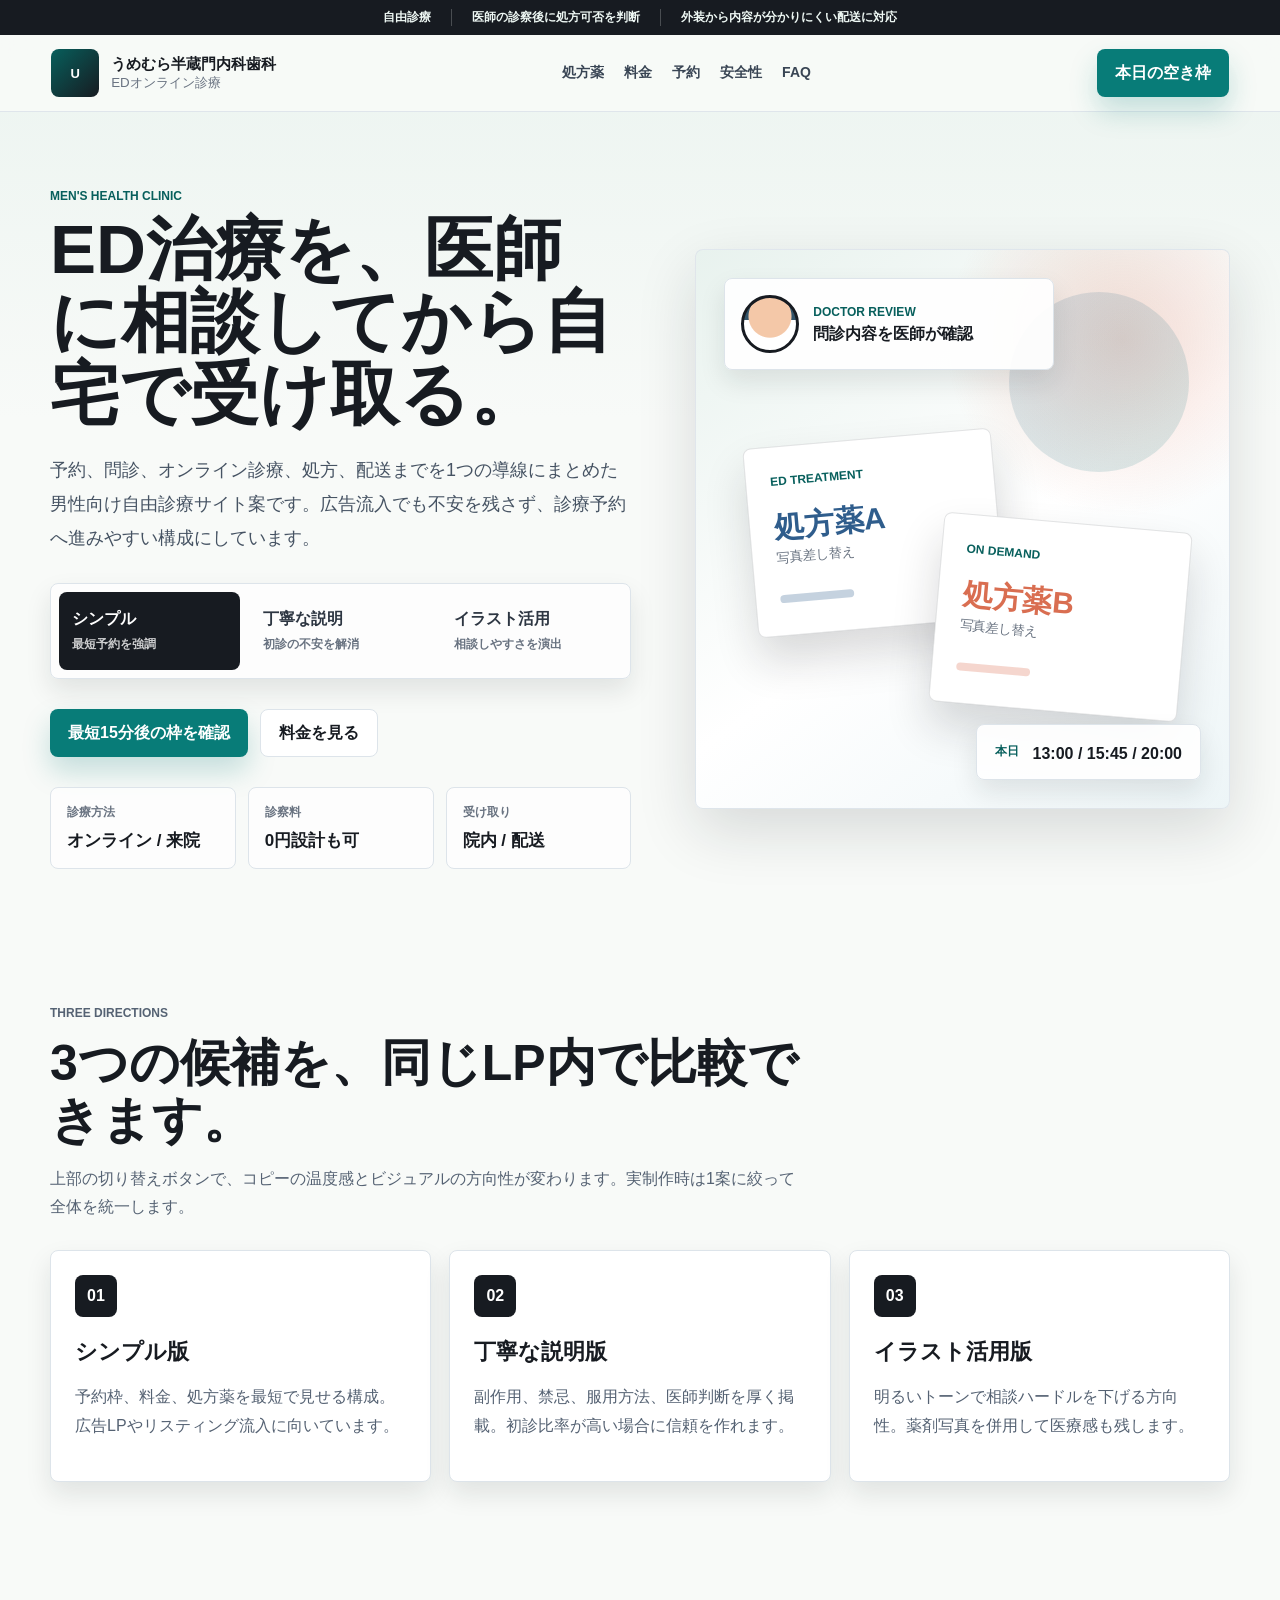
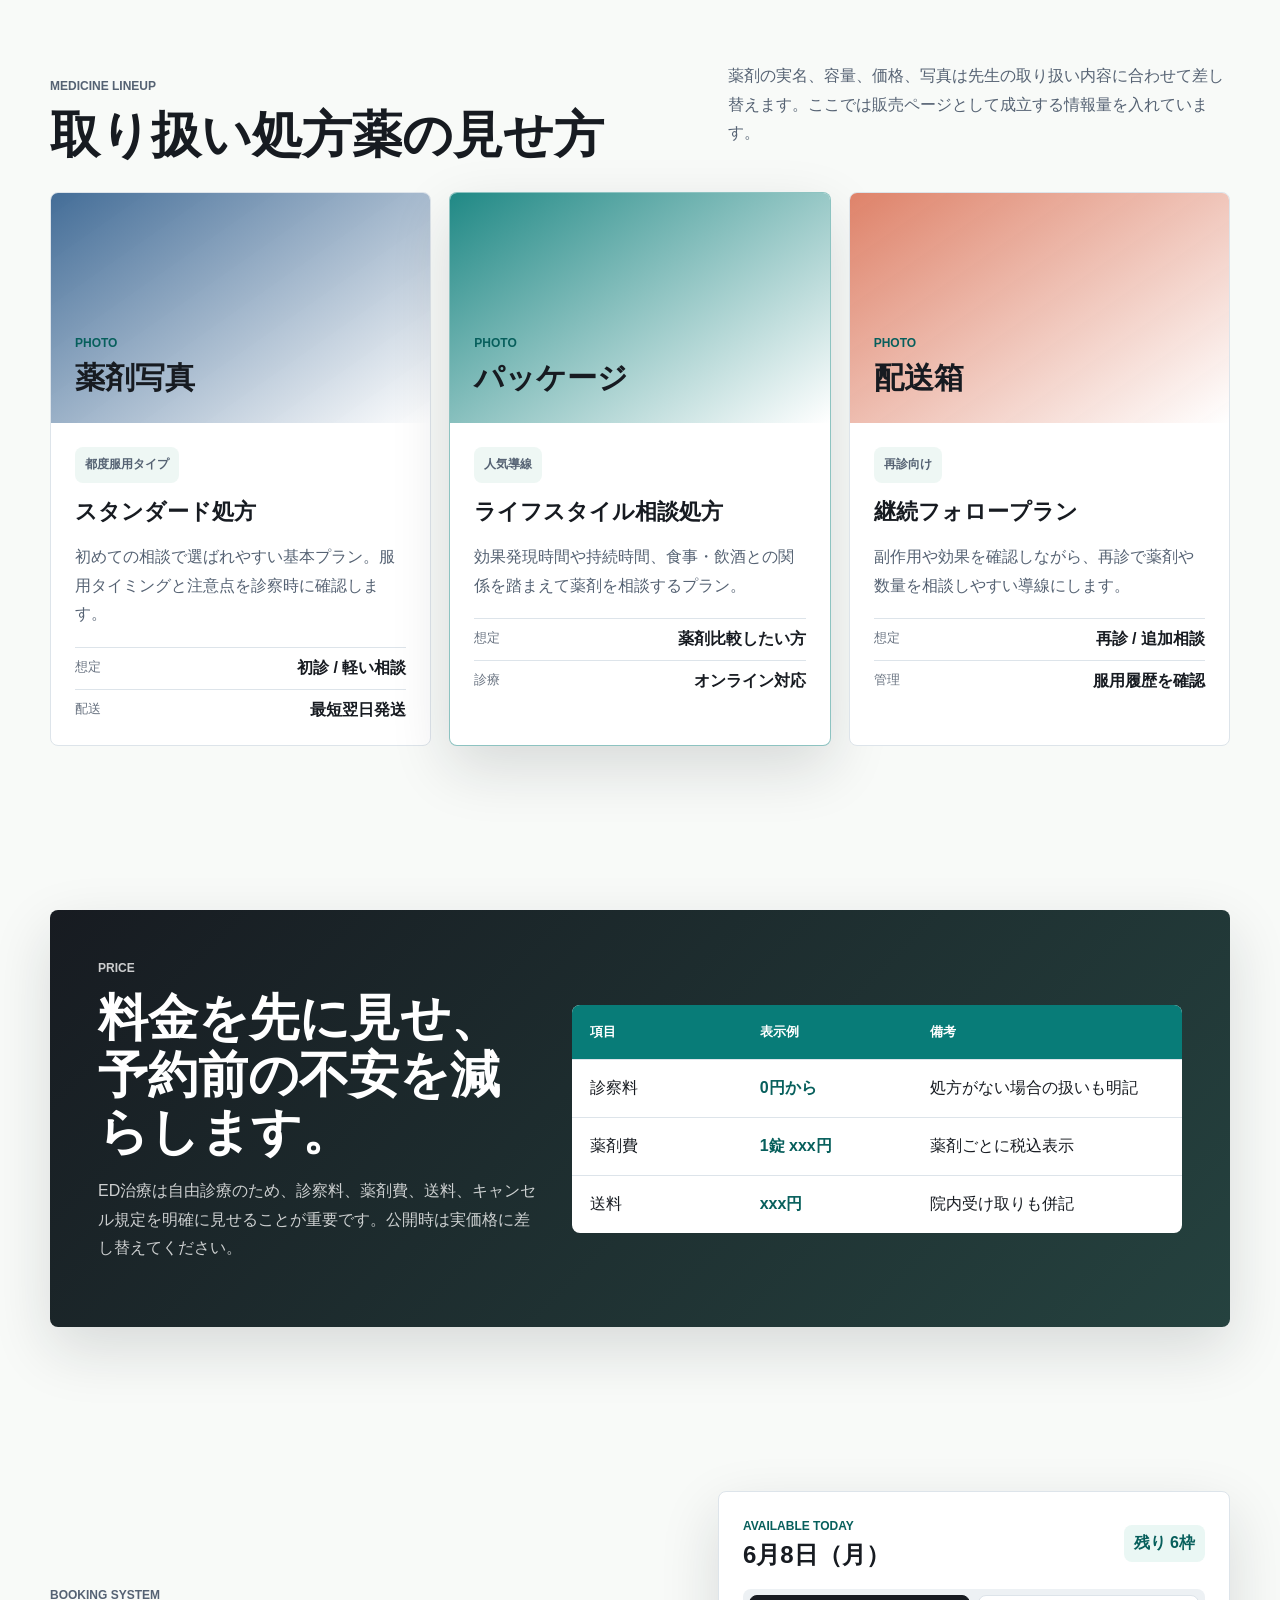
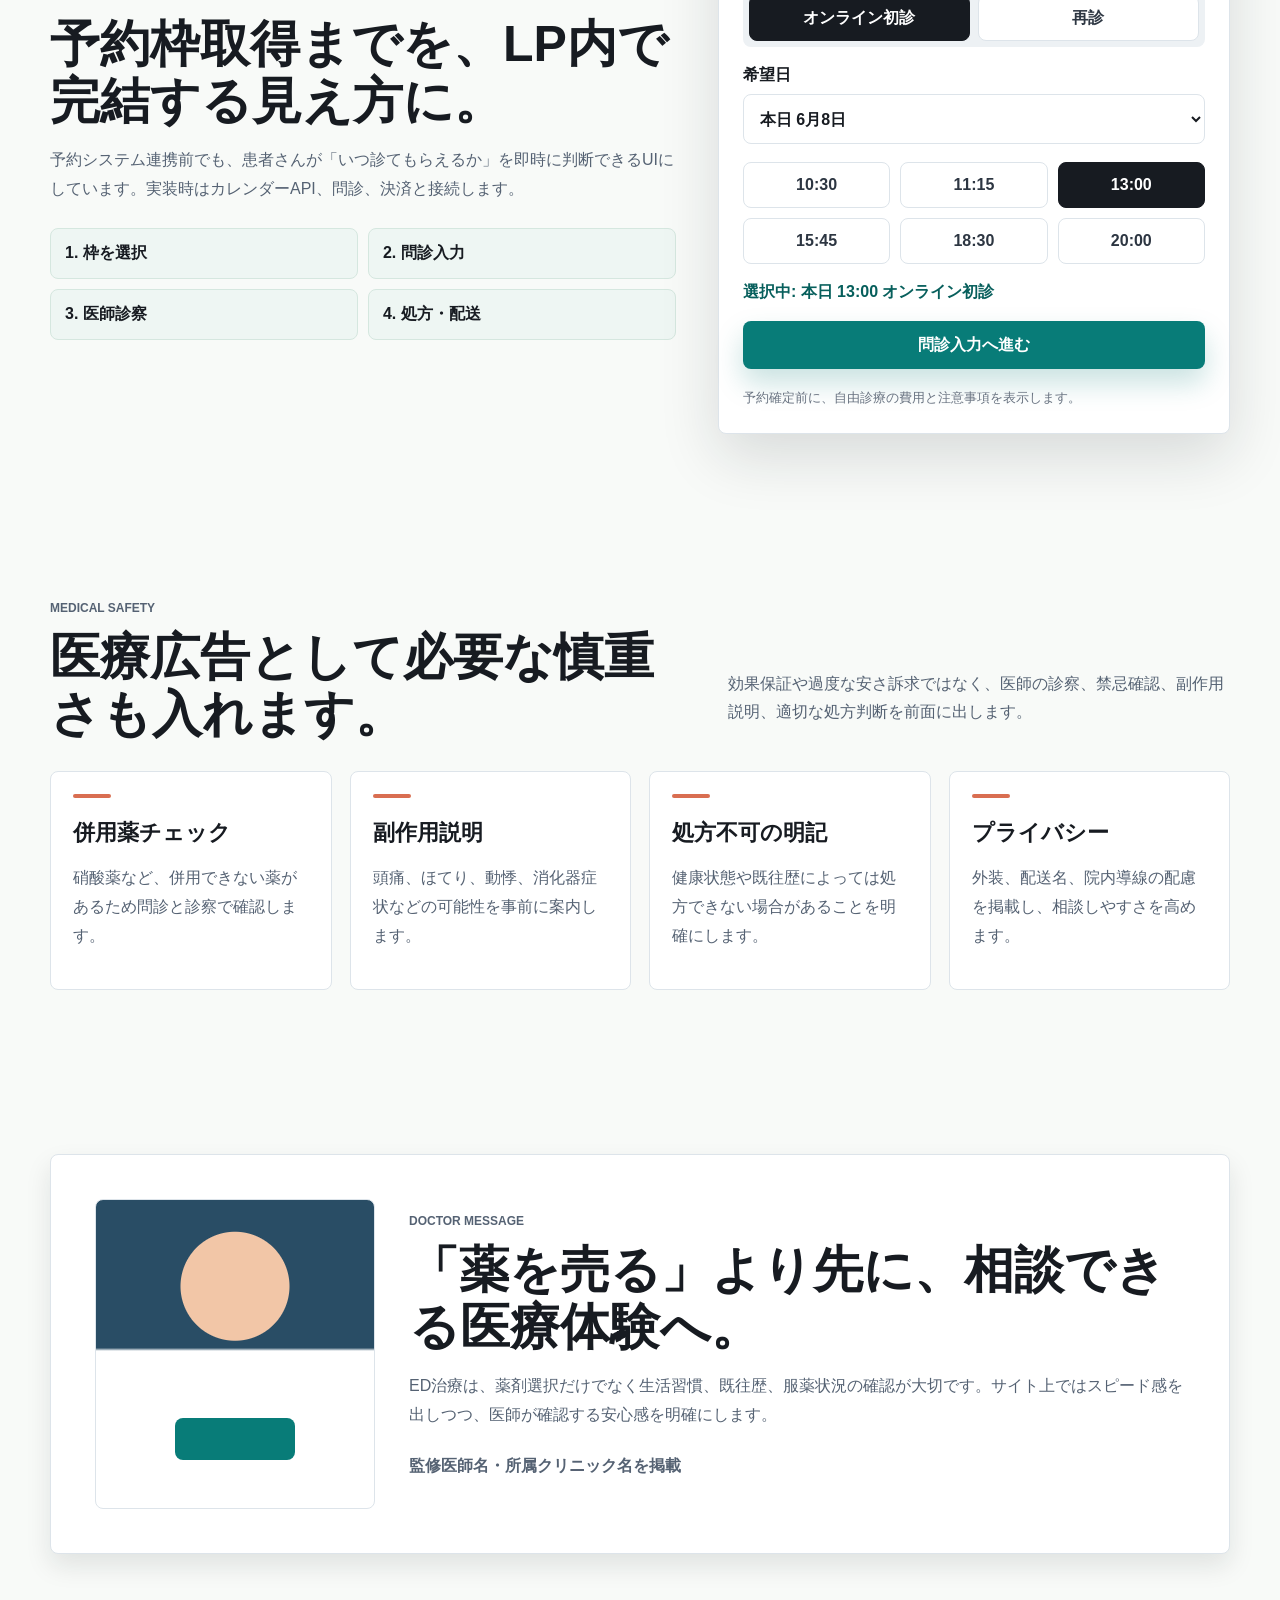
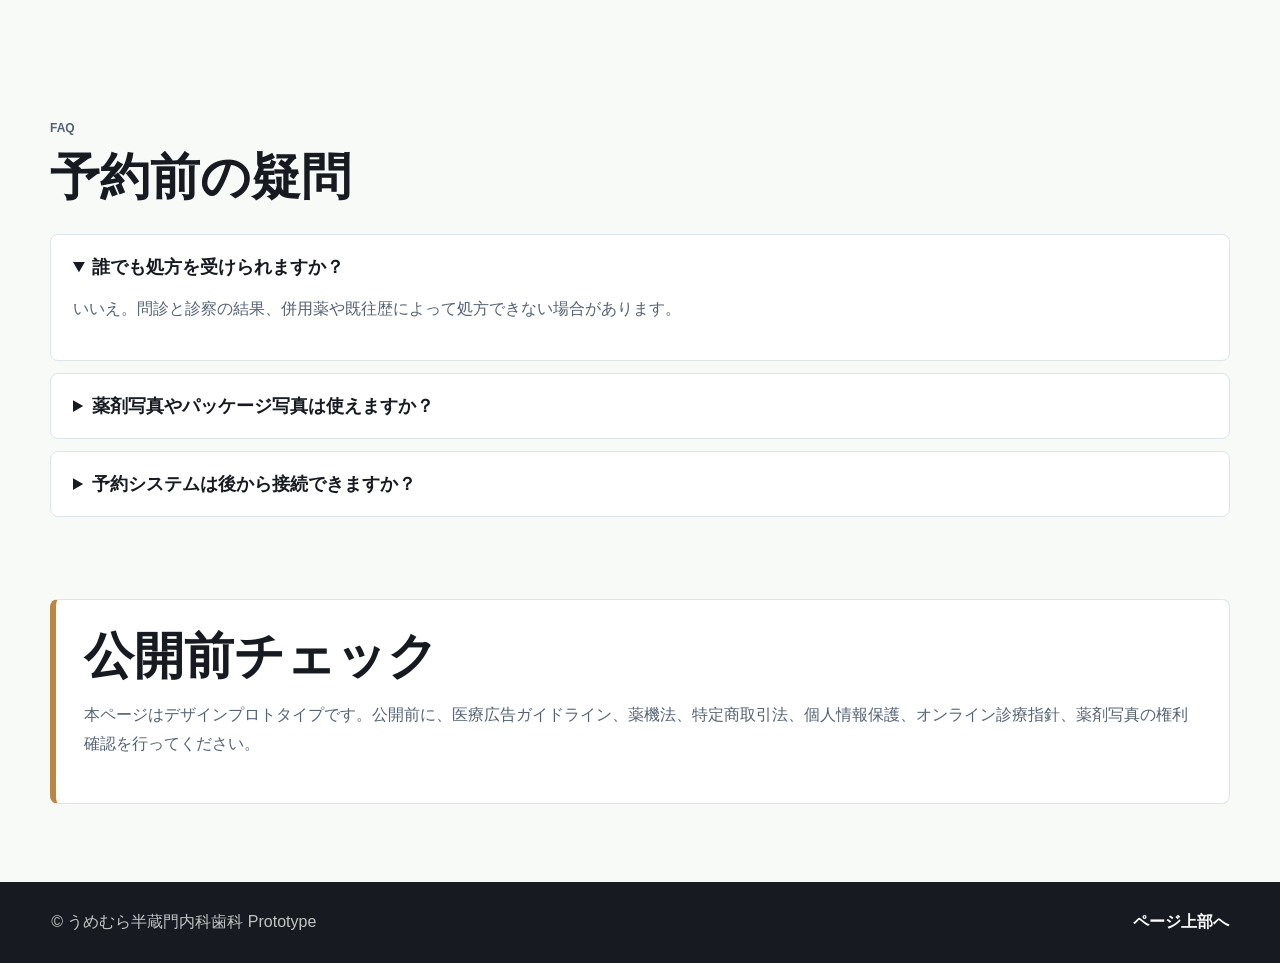
==== commit 8a7ac2df: "Update clinic branding" ====
--- a/Codexで作成しているもの/ed-treatment-homepage-proposals/index.html
+++ b/Codexで作成しているもの/ed-treatment-homepage-proposals/index.html
@@ -3,7 +3,7 @@
   <head>
     <meta charset="utf-8" />
     <meta name="viewport" content="width=device-width, initial-scale=1" />
-    <title>Men's Private Care | EDオンライン診療</title>
+    <title>うめむら半蔵門内科歯科 | EDオンライン診療</title>
     <meta
       name="description"
       content="ED治療のオンライン診療、医師による処方判断、予約枠取得までを一体化したクリニックLPプロトタイプ。"
@@ -18,10 +18,10 @@
     </div>
 
     <header class="site-header">
-      <a class="brand" href="#top" aria-label="Men's Private Care">
-        <span class="brand-mark">MPC</span>
+      <a class="brand" href="#top" aria-label="うめむら半蔵門内科歯科">
+        <span class="brand-mark">U</span>
         <span>
-          <strong>Men's Private Care</strong>
+          <strong>うめむら半蔵門内科歯科</strong>
           <small>EDオンライン診療</small>
         </span>
       </a>
@@ -361,7 +361,7 @@
     </aside>
 
     <footer class="site-footer">
-      <p>© Men's Private Care Prototype</p>
+      <p>© うめむら半蔵門内科歯科 Prototype</p>
       <a href="#top">ページ上部へ</a>
     </footer>
 
--- a/Codexで作成しているもの/ed-treatment-homepage-proposals/styles.css
+++ b/Codexで作成しているもの/ed-treatment-homepage-proposals/styles.css
@@ -104,6 +104,7 @@
 
 .brand strong {
   letter-spacing: 0;
+  font-size: 15px;
 }
 
 .brand small {
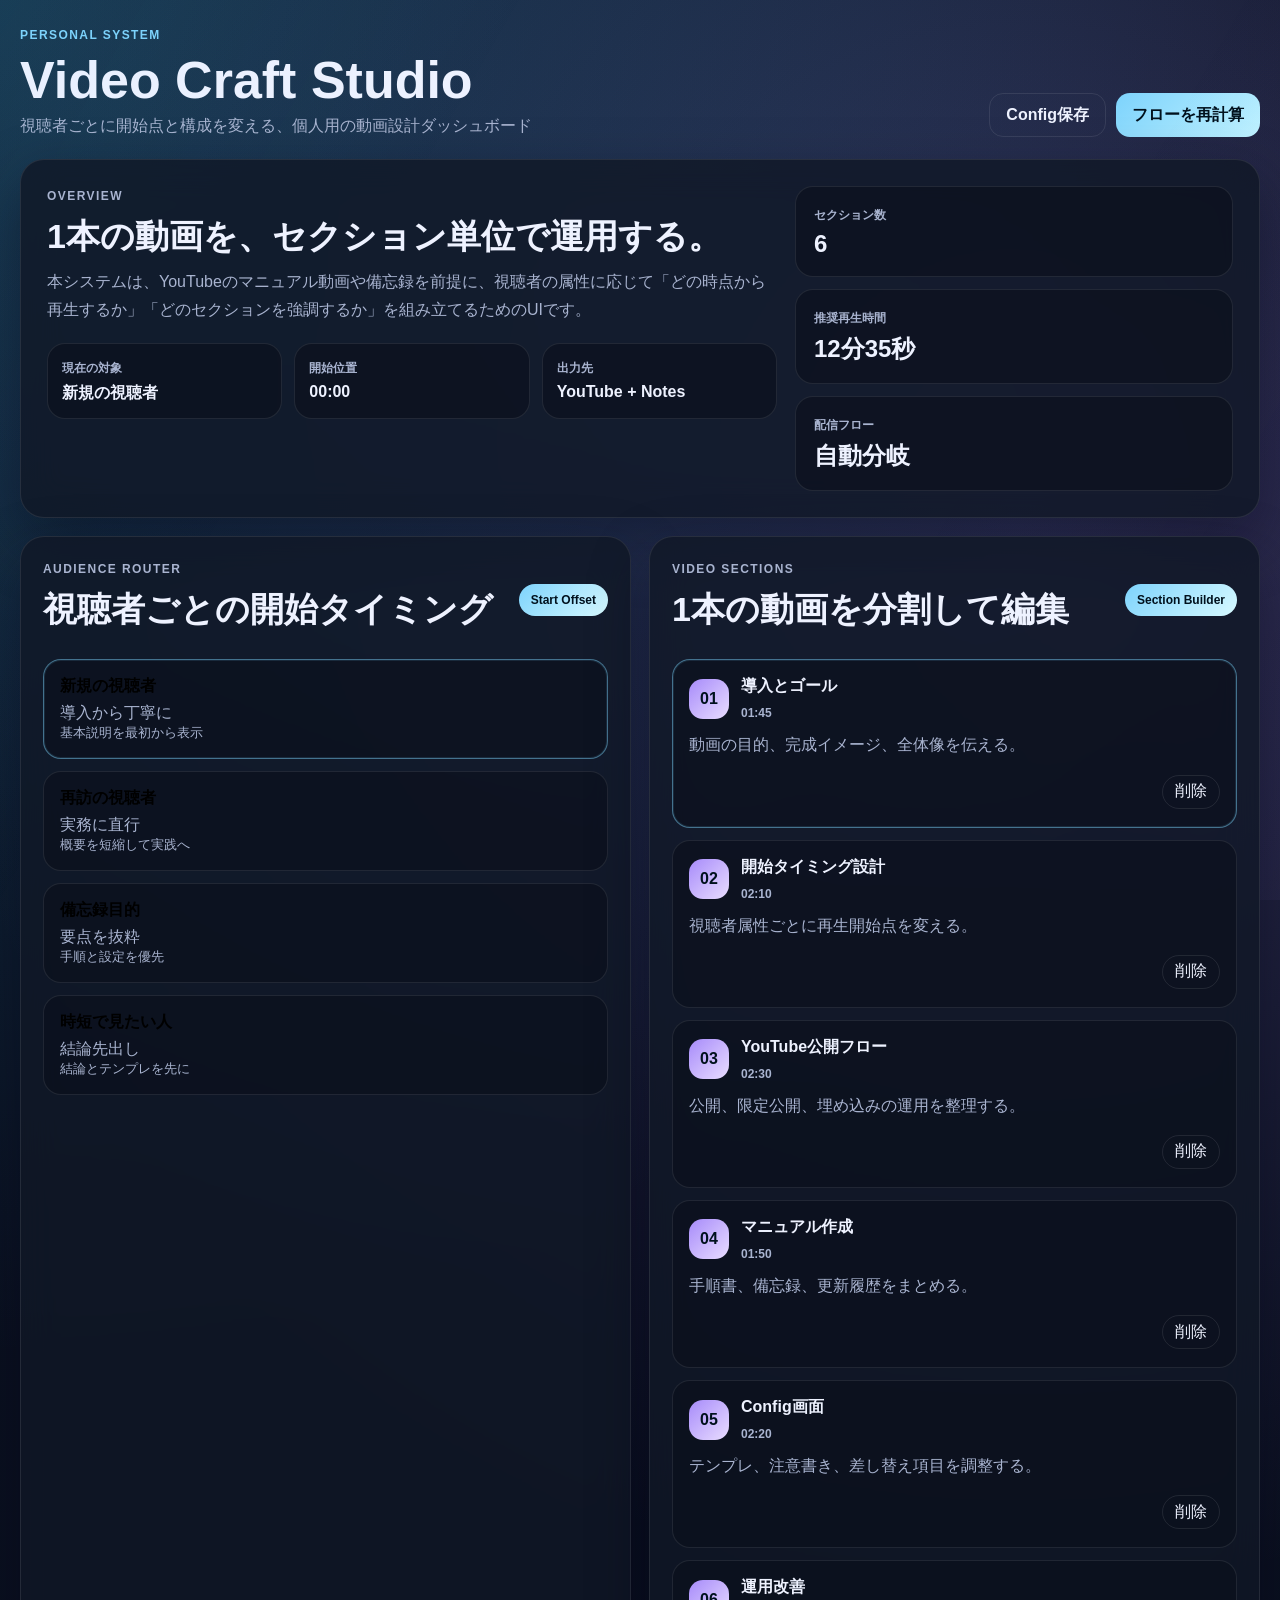
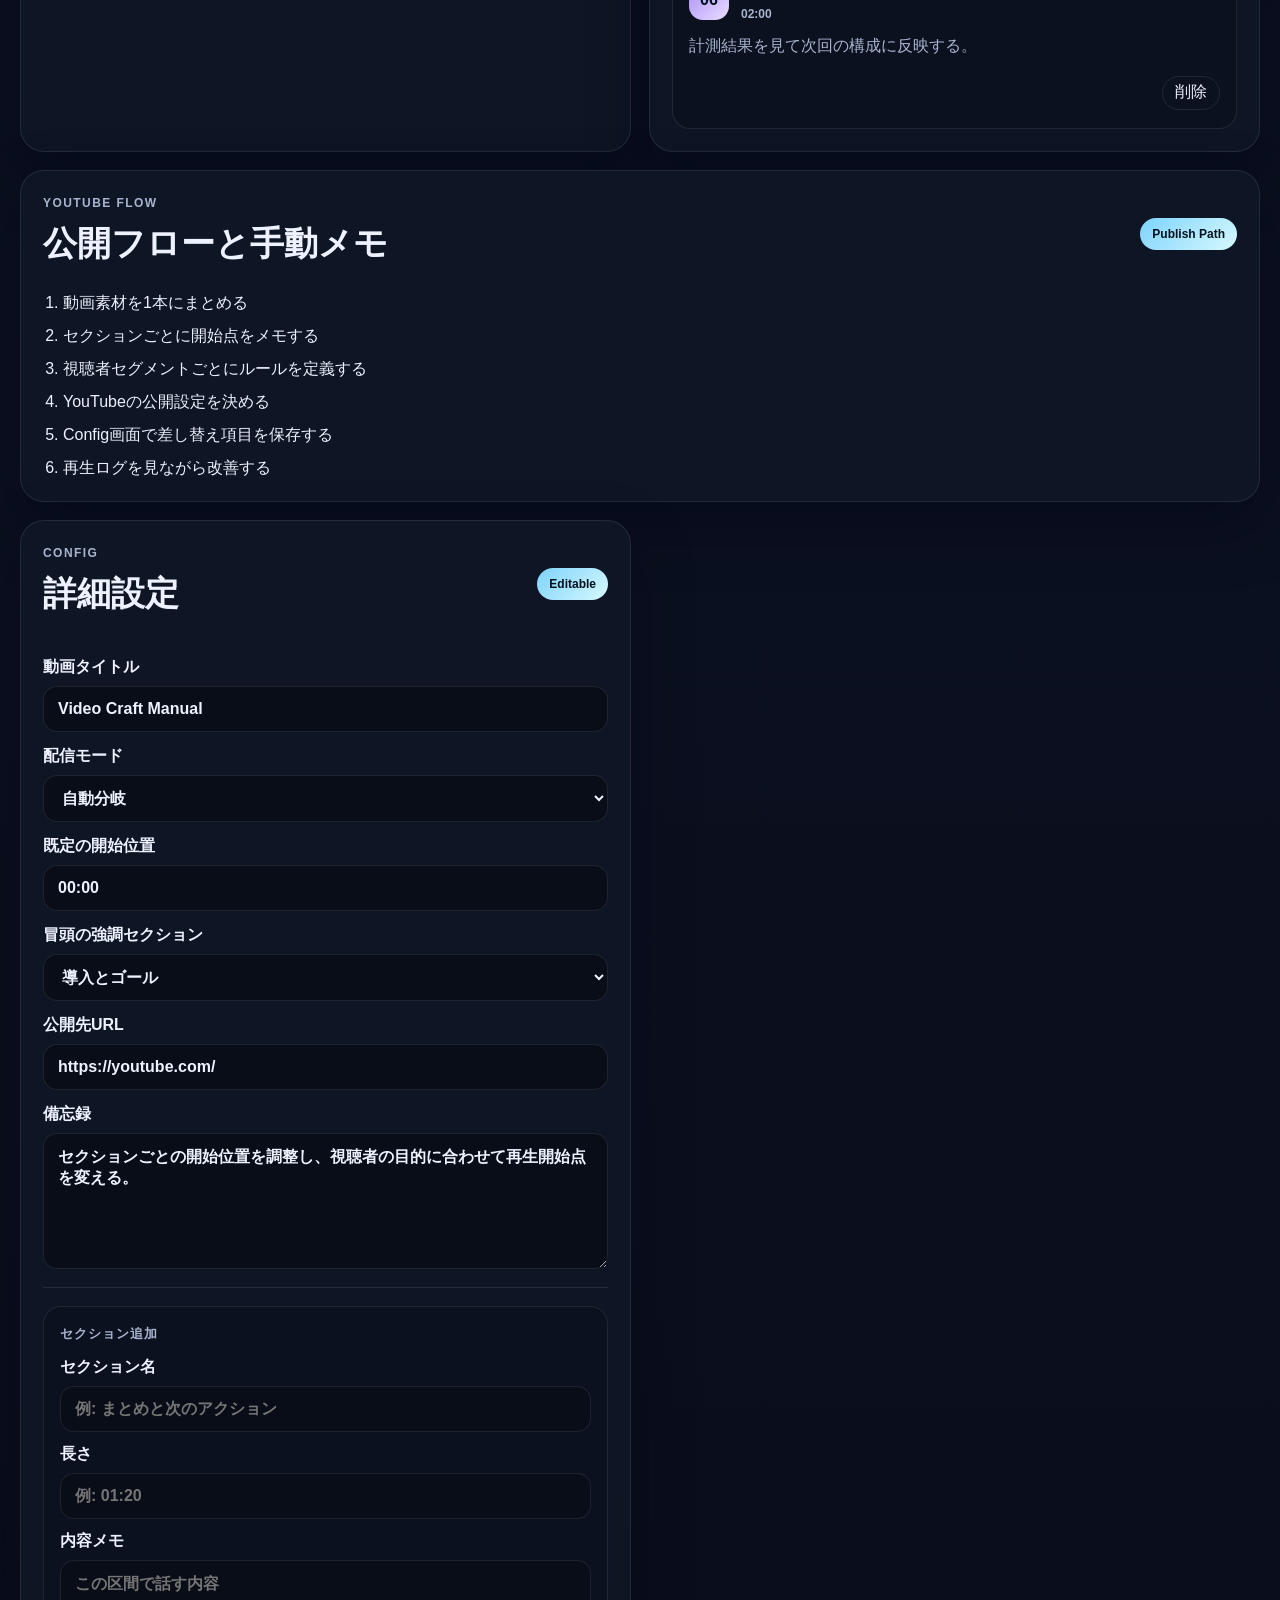
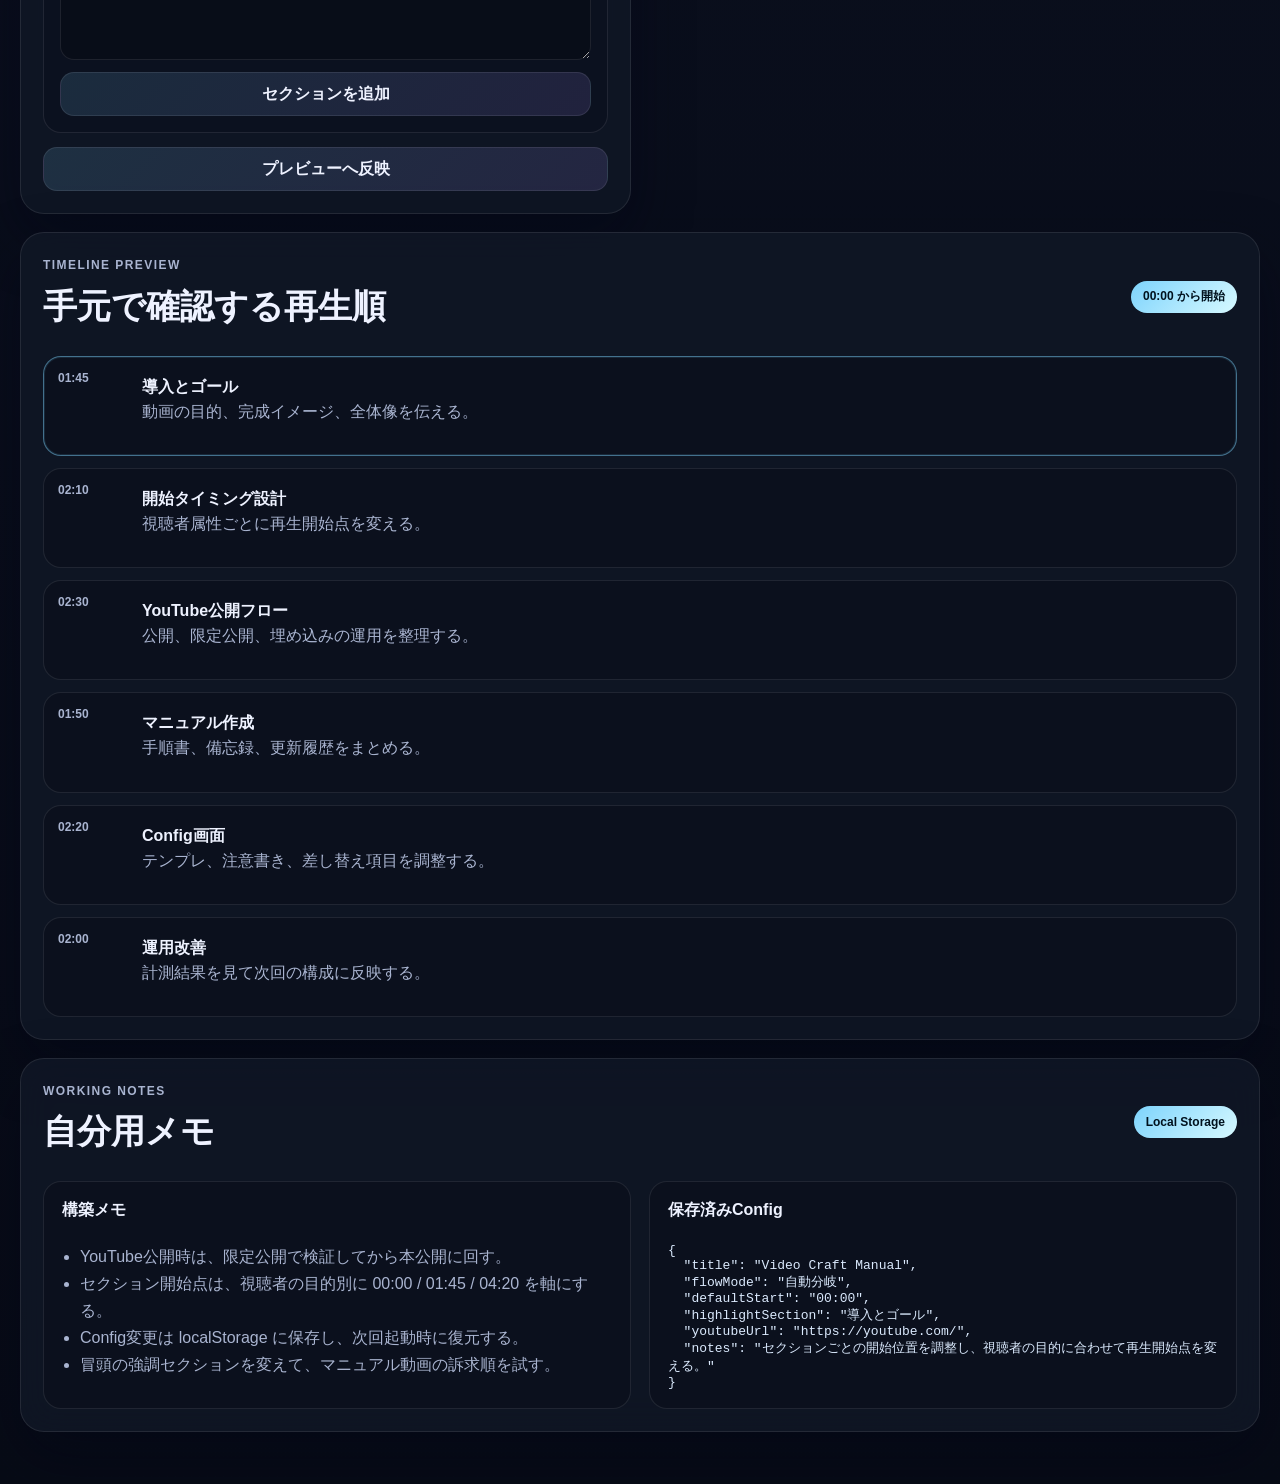
==== commit 68fb1efe: "Build video craft dashboard" ====
--- a/Codexで作成しているもの/ed-treatment-homepage-proposals/index.html
+++ b/Codexで作成しているもの/ed-treatment-homepage-proposals/index.html
@@ -3,367 +3,201 @@
   <head>
     <meta charset="utf-8" />
     <meta name="viewport" content="width=device-width, initial-scale=1" />
-    <title>うめむら半蔵門内科歯科 | EDオンライン診療</title>
+    <title>Video Craft Studio | Personal Video Flow Dashboard</title>
     <meta
       name="description"
-      content="ED治療のオンライン診療、医師による処方判断、予約枠取得までを一体化したクリニックLPプロトタイプ。"
+      content="個人利用向けの動画設計ダッシュボード。視聴者ごとの開始タイミング、セクション別構成、YouTube公開フロー、Config保存をまとめて管理できます。"
     />
     <link rel="stylesheet" href="./styles.css" />
   </head>
-  <body data-variant="simple">
-    <div class="top-bar">
-      <span>自由診療</span>
-      <span>医師の診察後に処方可否を判断</span>
-      <span>外装から内容が分かりにくい配送に対応</span>
-    </div>
-
-    <header class="site-header">
-      <a class="brand" href="#top" aria-label="うめむら半蔵門内科歯科">
-        <span class="brand-mark">U</span>
-        <span>
-          <strong>うめむら半蔵門内科歯科</strong>
-          <small>EDオンライン診療</small>
-        </span>
-      </a>
-      <nav class="top-nav" aria-label="主要ナビゲーション">
-        <a href="#medicine">処方薬</a>
-        <a href="#price">料金</a>
-        <a href="#booking">予約</a>
-        <a href="#safety">安全性</a>
-        <a href="#faq">FAQ</a>
-      </nav>
-      <a class="header-cta" href="#booking">本日の空き枠</a>
+  <body>
+    <div class="backdrop"></div>
+    <header class="app-shell">
+      <div class="topbar">
+        <div>
+          <p class="eyebrow">Personal System</p>
+          <h1>Video Craft Studio</h1>
+          <p class="subtitle">視聴者ごとに開始点と構成を変える、個人用の動画設計ダッシュボード</p>
+        </div>
+        <div class="topbar-actions">
+          <button class="ghost-button" type="button" id="saveConfig">Config保存</button>
+          <button class="primary-button" type="button" id="runPreview">フローを再計算</button>
+        </div>
+      </div>
+
+      <main class="dashboard">
+        <section class="hero-card">
+          <div class="hero-copy">
+            <p class="eyebrow">Overview</p>
+            <h2>1本の動画を、セクション単位で運用する。</h2>
+            <p>
+              本システムは、YouTubeのマニュアル動画や備忘録を前提に、視聴者の属性に応じて「どの時点から再生するか」「どのセクションを強調するか」を組み立てるためのUIです。
+            </p>
+            <div class="status-row">
+              <div>
+                <span>現在の対象</span>
+                <strong id="activeAudienceLabel">新規の視聴者</strong>
+              </div>
+              <div>
+                <span>開始位置</span>
+                <strong id="startAtLabel">00:00</strong>
+              </div>
+              <div>
+                <span>出力先</span>
+                <strong>YouTube + Notes</strong>
+              </div>
+            </div>
+          </div>
+          <div class="hero-panel">
+            <div class="metric-card">
+              <span>セクション数</span>
+              <strong id="sectionCount">6</strong>
+            </div>
+            <div class="metric-card">
+              <span>推奨再生時間</span>
+              <strong id="recommendedDuration">12分30秒</strong>
+            </div>
+            <div class="metric-card">
+              <span>配信フロー</span>
+              <strong id="flowMode">自動分岐</strong>
+            </div>
+          </div>
+        </section>
+
+        <section class="content-grid">
+          <section class="panel">
+            <div class="panel-heading">
+              <div>
+                <p class="eyebrow">Audience Router</p>
+                <h3>視聴者ごとの開始タイミング</h3>
+              </div>
+              <span class="chip">Start Offset</span>
+            </div>
+            <div class="audience-grid" id="audienceList"></div>
+          </section>
+
+          <section class="panel">
+            <div class="panel-heading">
+              <div>
+                <p class="eyebrow">Video Sections</p>
+                <h3>1本の動画を分割して編集</h3>
+              </div>
+              <span class="chip">Section Builder</span>
+            </div>
+            <div class="section-list" id="sectionList"></div>
+          </section>
+        </section>
+
+        <section class="workflow-grid">
+          <section class="panel wide">
+            <div class="panel-heading">
+              <div>
+                <p class="eyebrow">YouTube Flow</p>
+                <h3>公開フローと手動メモ</h3>
+              </div>
+              <span class="chip">Publish Path</span>
+            </div>
+            <ol class="flow-stepper" id="flowStepper"></ol>
+          </section>
+
+          <aside class="panel config-panel">
+            <div class="panel-heading">
+              <div>
+                <p class="eyebrow">Config</p>
+                <h3>詳細設定</h3>
+              </div>
+              <span class="chip">Editable</span>
+            </div>
+
+            <label class="field">
+              動画タイトル
+              <input id="videoTitle" type="text" value="Video Craft Manual" />
+            </label>
+
+            <label class="field">
+              配信モード
+              <select id="flowModeSelect">
+                <option value="auto">自動分岐</option>
+                <option value="manual">手動選択</option>
+                <option value="hybrid">ハイブリッド</option>
+              </select>
+            </label>
+
+            <label class="field">
+              既定の開始位置
+              <input id="defaultStart" type="text" value="00:00" />
+            </label>
+
+            <label class="field">
+              冒頭の強調セクション
+              <select id="highlightSection"></select>
+            </label>
+
+            <label class="field">
+              公開先URL
+              <input id="youtubeUrl" type="url" value="https://youtube.com/" />
+            </label>
+
+            <label class="field">
+              備忘録
+              <textarea id="notes" rows="6">セクションごとの開始位置を調整し、視聴者の目的に合わせて再生開始点を変える。</textarea>
+            </label>
+
+            <div class="config-divider"></div>
+
+            <div class="composer">
+              <p class="composer-title">セクション追加</p>
+              <label class="field">
+                セクション名
+                <input id="newSectionTitle" type="text" placeholder="例: まとめと次のアクション" />
+              </label>
+              <label class="field">
+                長さ
+                <input id="newSectionDuration" type="text" placeholder="例: 01:20" />
+              </label>
+              <label class="field">
+                内容メモ
+                <textarea id="newSectionSummary" rows="4" placeholder="この区間で話す内容"></textarea>
+              </label>
+              <button class="secondary-button full-button" type="button" id="addSection">セクションを追加</button>
+            </div>
+
+            <button class="secondary-button full-button" type="button" id="applyConfig">プレビューへ反映</button>
+          </aside>
+        </section>
+
+        <section class="panel timeline-panel">
+          <div class="panel-heading">
+            <div>
+              <p class="eyebrow">Timeline Preview</p>
+              <h3>手元で確認する再生順</h3>
+            </div>
+            <span class="chip" id="timelineChip">00:00 から開始</span>
+          </div>
+          <div class="timeline" id="timeline"></div>
+        </section>
+
+        <section class="panel notes-panel">
+          <div class="panel-heading">
+            <div>
+              <p class="eyebrow">Working Notes</p>
+              <h3>自分用メモ</h3>
+            </div>
+            <span class="chip">Local Storage</span>
+          </div>
+          <div class="notes-layout">
+            <div class="note-card">
+              <h4>構築メモ</h4>
+              <ul id="memoList"></ul>
+            </div>
+            <div class="note-card">
+              <h4>保存済みConfig</h4>
+              <pre id="configSnapshot"></pre>
+            </div>
+          </div>
+        </section>
+      </main>
     </header>
-
-    <main id="top">
-      <section class="hero-section">
-        <div class="hero-copy">
-          <p class="eyebrow">Men's Health Clinic</p>
-          <h1>ED治療を、医師に相談してから自宅で受け取る。</h1>
-          <p class="hero-lead">
-            予約、問診、オンライン診療、処方、配送までを1つの導線にまとめた男性向け自由診療サイト案です。広告流入でも不安を残さず、診療予約へ進みやすい構成にしています。
-          </p>
-
-          <div class="variant-panel" aria-label="ホームページ候補">
-            <button class="variant-tab is-active" type="button" data-variant="simple">
-              シンプル
-              <span>最短予約を強調</span>
-            </button>
-            <button class="variant-tab" type="button" data-variant="detail">
-              丁寧な説明
-              <span>初診の不安を解消</span>
-            </button>
-            <button class="variant-tab" type="button" data-variant="illustration">
-              イラスト活用
-              <span>相談しやすさを演出</span>
-            </button>
-          </div>
-
-          <div class="hero-actions">
-            <a class="primary-button" href="#booking">最短15分後の枠を確認</a>
-            <a class="secondary-button" href="#price">料金を見る</a>
-          </div>
-
-          <dl class="proof-row" aria-label="サービス概要">
-            <div>
-              <dt>診療方法</dt>
-              <dd>オンライン / 来院</dd>
-            </div>
-            <div>
-              <dt>診察料</dt>
-              <dd>0円設計も可</dd>
-            </div>
-            <div>
-              <dt>受け取り</dt>
-              <dd>院内 / 配送</dd>
-            </div>
-          </dl>
-        </div>
-
-        <div class="hero-media" aria-label="クリニックLPのファーストビュー">
-          <div class="doctor-visual">
-            <div class="portrait-card">
-              <div class="portrait-face"></div>
-              <div>
-                <span>Doctor Review</span>
-                <strong>問診内容を医師が確認</strong>
-              </div>
-            </div>
-            <div class="medicine-stack" aria-label="処方薬写真差し替え枠">
-              <article class="mock-package package-one">
-                <span>ED Treatment</span>
-                <strong>処方薬A</strong>
-                <small>写真差し替え</small>
-              </article>
-              <article class="mock-package package-two">
-                <span>On Demand</span>
-                <strong>処方薬B</strong>
-                <small>写真差し替え</small>
-              </article>
-            </div>
-            <div class="calendar-chip">
-              <span>本日</span>
-              <strong>13:00 / 15:45 / 20:00</strong>
-            </div>
-          </div>
-        </div>
-      </section>
-
-      <section class="section concept-section" aria-labelledby="concept-title">
-        <div class="section-heading">
-          <p class="eyebrow">Three Directions</p>
-          <h2 id="concept-title">3つの候補を、同じLP内で比較できます。</h2>
-          <p>
-            上部の切り替えボタンで、コピーの温度感とビジュアルの方向性が変わります。実制作時は1案に絞って全体を統一します。
-          </p>
-        </div>
-        <div class="concept-grid">
-          <article>
-            <span class="concept-number">01</span>
-            <h3>シンプル版</h3>
-            <p>予約枠、料金、処方薬を最短で見せる構成。広告LPやリスティング流入に向いています。</p>
-          </article>
-          <article>
-            <span class="concept-number">02</span>
-            <h3>丁寧な説明版</h3>
-            <p>副作用、禁忌、服用方法、医師判断を厚く掲載。初診比率が高い場合に信頼を作れます。</p>
-          </article>
-          <article>
-            <span class="concept-number">03</span>
-            <h3>イラスト活用版</h3>
-            <p>明るいトーンで相談ハードルを下げる方向性。薬剤写真を併用して医療感も残します。</p>
-          </article>
-        </div>
-      </section>
-
-      <section id="medicine" class="section medicine-section">
-        <div class="section-heading split">
-          <div>
-            <p class="eyebrow">Medicine Lineup</p>
-            <h2>取り扱い処方薬の見せ方</h2>
-          </div>
-          <p>
-            薬剤の実名、容量、価格、写真は先生の取り扱い内容に合わせて差し替えます。ここでは販売ページとして成立する情報量を入れています。
-          </p>
-        </div>
-
-        <div class="medicine-grid">
-          <article class="medicine-card">
-            <div class="medicine-photo blue-pack">
-              <span>Photo</span>
-              <strong>薬剤写真</strong>
-            </div>
-            <div class="medicine-body">
-              <p class="pill-label">都度服用タイプ</p>
-              <h3>スタンダード処方</h3>
-              <p>初めての相談で選ばれやすい基本プラン。服用タイミングと注意点を診察時に確認します。</p>
-              <dl>
-                <div><dt>想定</dt><dd>初診 / 軽い相談</dd></div>
-                <div><dt>配送</dt><dd>最短翌日発送</dd></div>
-              </dl>
-            </div>
-          </article>
-
-          <article class="medicine-card featured">
-            <div class="medicine-photo green-pack">
-              <span>Photo</span>
-              <strong>パッケージ</strong>
-            </div>
-            <div class="medicine-body">
-              <p class="pill-label">人気導線</p>
-              <h3>ライフスタイル相談処方</h3>
-              <p>効果発現時間や持続時間、食事・飲酒との関係を踏まえて薬剤を相談するプラン。</p>
-              <dl>
-                <div><dt>想定</dt><dd>薬剤比較したい方</dd></div>
-                <div><dt>診療</dt><dd>オンライン対応</dd></div>
-              </dl>
-            </div>
-          </article>
-
-          <article class="medicine-card">
-            <div class="medicine-photo coral-pack">
-              <span>Photo</span>
-              <strong>配送箱</strong>
-            </div>
-            <div class="medicine-body">
-              <p class="pill-label">再診向け</p>
-              <h3>継続フォロープラン</h3>
-              <p>副作用や効果を確認しながら、再診で薬剤や数量を相談しやすい導線にします。</p>
-              <dl>
-                <div><dt>想定</dt><dd>再診 / 追加相談</dd></div>
-                <div><dt>管理</dt><dd>服用履歴を確認</dd></div>
-              </dl>
-            </div>
-          </article>
-        </div>
-      </section>
-
-      <section id="price" class="section price-section">
-        <div class="price-card">
-          <div class="price-copy">
-            <p class="eyebrow">Price</p>
-            <h2>料金を先に見せ、予約前の不安を減らします。</h2>
-            <p>
-              ED治療は自由診療のため、診察料、薬剤費、送料、キャンセル規定を明確に見せることが重要です。公開時は実価格に差し替えてください。
-            </p>
-          </div>
-          <div class="price-table" role="table" aria-label="料金表">
-            <div class="price-row header" role="row">
-              <span role="columnheader">項目</span>
-              <span role="columnheader">表示例</span>
-              <span role="columnheader">備考</span>
-            </div>
-            <div class="price-row" role="row">
-              <span>診察料</span>
-              <strong>0円から</strong>
-              <span>処方がない場合の扱いも明記</span>
-            </div>
-            <div class="price-row" role="row">
-              <span>薬剤費</span>
-              <strong>1錠 xxx円</strong>
-              <span>薬剤ごとに税込表示</span>
-            </div>
-            <div class="price-row" role="row">
-              <span>送料</span>
-              <strong>xxx円</strong>
-              <span>院内受け取りも併記</span>
-            </div>
-          </div>
-        </div>
-      </section>
-
-      <section id="booking" class="section booking-section">
-        <div class="booking-left">
-          <p class="eyebrow">Booking System</p>
-          <h2>予約枠取得までを、LP内で完結する見え方に。</h2>
-          <p>
-            予約システム連携前でも、患者さんが「いつ診てもらえるか」を即時に判断できるUIにしています。実装時はカレンダーAPI、問診、決済と接続します。
-          </p>
-          <div class="booking-steps">
-            <span>1. 枠を選択</span>
-            <span>2. 問診入力</span>
-            <span>3. 医師診察</span>
-            <span>4. 処方・配送</span>
-          </div>
-        </div>
-
-        <form class="booking-widget" aria-label="予約枠選択">
-          <div class="widget-header">
-            <div>
-              <span>Available Today</span>
-              <strong>6月8日（月）</strong>
-            </div>
-            <p>残り 6枠</p>
-          </div>
-          <div class="visit-toggle" role="group" aria-label="診療種別">
-            <button type="button" class="is-selected">オンライン初診</button>
-            <button type="button">再診</button>
-          </div>
-          <label>
-            希望日
-            <select>
-              <option>本日 6月8日</option>
-              <option>明日 6月9日</option>
-              <option>6月10日</option>
-            </select>
-          </label>
-          <div class="slot-grid" aria-label="予約可能時間">
-            <button type="button">10:30</button>
-            <button type="button">11:15</button>
-            <button type="button" class="is-selected">13:00</button>
-            <button type="button">15:45</button>
-            <button type="button">18:30</button>
-            <button type="button">20:00</button>
-          </div>
-          <p class="selected-slot">選択中: 本日 13:00 オンライン初診</p>
-          <button class="primary-button full" type="button">問診入力へ進む</button>
-          <small>予約確定前に、自由診療の費用と注意事項を表示します。</small>
-        </form>
-      </section>
-
-      <section id="safety" class="section safety-section">
-        <div class="section-heading split">
-          <div>
-            <p class="eyebrow">Medical Safety</p>
-            <h2>医療広告として必要な慎重さも入れます。</h2>
-          </div>
-          <p>
-            効果保証や過度な安さ訴求ではなく、医師の診察、禁忌確認、副作用説明、適切な処方判断を前面に出します。
-          </p>
-        </div>
-        <div class="safety-grid">
-          <article>
-            <h3>併用薬チェック</h3>
-            <p>硝酸薬など、併用できない薬があるため問診と診察で確認します。</p>
-          </article>
-          <article>
-            <h3>副作用説明</h3>
-            <p>頭痛、ほてり、動悸、消化器症状などの可能性を事前に案内します。</p>
-          </article>
-          <article>
-            <h3>処方不可の明記</h3>
-            <p>健康状態や既往歴によっては処方できない場合があることを明確にします。</p>
-          </article>
-          <article>
-            <h3>プライバシー</h3>
-            <p>外装、配送名、院内導線の配慮を掲載し、相談しやすさを高めます。</p>
-          </article>
-        </div>
-      </section>
-
-      <section class="section doctor-section">
-        <div class="doctor-card">
-          <div class="doctor-photo" aria-hidden="true">
-            <span></span>
-          </div>
-          <div>
-            <p class="eyebrow">Doctor Message</p>
-            <h2>「薬を売る」より先に、相談できる医療体験へ。</h2>
-            <p>
-              ED治療は、薬剤選択だけでなく生活習慣、既往歴、服薬状況の確認が大切です。サイト上ではスピード感を出しつつ、医師が確認する安心感を明確にします。
-            </p>
-            <p class="doctor-name">監修医師名・所属クリニック名を掲載</p>
-          </div>
-        </div>
-      </section>
-
-      <section id="faq" class="section faq-section">
-        <div class="section-heading">
-          <p class="eyebrow">FAQ</p>
-          <h2>予約前の疑問</h2>
-        </div>
-        <div class="faq-list">
-          <details open>
-            <summary>誰でも処方を受けられますか？</summary>
-            <p>いいえ。問診と診察の結果、併用薬や既往歴によって処方できない場合があります。</p>
-          </details>
-          <details>
-            <summary>薬剤写真やパッケージ写真は使えますか？</summary>
-            <p>実際の取り扱い薬剤を正確に示す目的で、権利、薬機法、医療広告ガイドラインを確認したうえで掲載します。</p>
-          </details>
-          <details>
-            <summary>予約システムは後から接続できますか？</summary>
-            <p>可能です。カレンダー、オンライン問診、決済、電子カルテの仕様に合わせてAPI連携または外部リンク連携にします。</p>
-          </details>
-        </div>
-      </section>
-
-      <section class="compliance-note" aria-label="注意事項">
-        <h2>公開前チェック</h2>
-        <p>
-          本ページはデザインプロトタイプです。公開前に、医療広告ガイドライン、薬機法、特定商取引法、個人情報保護、オンライン診療指針、薬剤写真の権利確認を行ってください。
-        </p>
-      </section>
-    </main>
-
-    <aside class="mobile-cta" aria-label="固定予約導線">
-      <a href="#booking">本日の予約枠を見る</a>
-    </aside>
-
-    <footer class="site-footer">
-      <p>© うめむら半蔵門内科歯科 Prototype</p>
-      <a href="#top">ページ上部へ</a>
-    </footer>
 
     <script src="./script.js"></script>
   </body>
--- a/Codexで作成しているもの/ed-treatment-homepage-proposals/styles.css
+++ b/Codexで作成しているもの/ed-treatment-homepage-proposals/styles.css
@@ -1,21 +1,16 @@
 :root {
-  --ink: #171b21;
-  --soft-ink: #2d3642;
-  --muted: #697381;
-  --line: #dde4ea;
-  --paper: #f8faf8;
-  --white: #ffffff;
-  --teal: #087c78;
-  --teal-dark: #075f5c;
-  --sage: #dfeee8;
-  --clay: #d96e51;
-  --amber: #bb8542;
-  --blue: #2f5d8c;
-  --violet: #66558e;
-  --shadow: 0 22px 60px rgba(23, 27, 33, 0.14);
-  --tight-shadow: 0 12px 26px rgba(23, 27, 33, 0.1);
-  font-family:
-    "Inter", "Noto Sans JP", "Hiragino Kaku Gothic ProN", "Yu Gothic", Meiryo, sans-serif;
+  --bg: #0b1020;
+  --bg-soft: #12192e;
+  --panel: rgba(17, 24, 39, 0.82);
+  --panel-strong: #172034;
+  --line: rgba(255, 255, 255, 0.09);
+  --text: #eef2ff;
+  --muted: #a9b4d0;
+  --accent: #7dd3fc;
+  --accent-strong: #38bdf8;
+  --accent-2: #a78bfa;
+  --shadow: 0 24px 60px rgba(2, 6, 23, 0.4);
+  font-family: "Inter", "Noto Sans JP", "Hiragino Kaku Gothic ProN", "Yu Gothic", Meiryo, sans-serif;
 }
 
 * {
@@ -28,19 +23,17 @@
 
 body {
   margin: 0;
-  color: var(--ink);
+  color: var(--text);
   background:
-    linear-gradient(180deg, rgba(223, 238, 232, 0.55), rgba(248, 250, 248, 0) 420px),
-    var(--paper);
-}
-
-a {
-  color: inherit;
-  text-decoration: none;
+    radial-gradient(circle at top left, rgba(56, 189, 248, 0.22), transparent 28%),
+    radial-gradient(circle at 80% 10%, rgba(167, 139, 250, 0.24), transparent 26%),
+    linear-gradient(180deg, #09101e 0%, #0b1020 45%, #070b16 100%);
 }
 
 button,
-select {
+input,
+select,
+textarea {
   font: inherit;
 }
 
@@ -48,935 +41,412 @@
   cursor: pointer;
 }
 
-.top-bar {
+.backdrop {
+  position: fixed;
+  inset: 0;
+  pointer-events: none;
+  background:
+    linear-gradient(120deg, rgba(125, 211, 252, 0.05), transparent 30%),
+    linear-gradient(300deg, rgba(167, 139, 250, 0.05), transparent 32%);
+}
+
+.app-shell {
+  width: min(1240px, calc(100% - 32px));
+  margin: 0 auto;
+  padding: 28px 0 52px;
+}
+
+.topbar,
+.content-grid,
+.workflow-grid,
+.notes-layout {
+  display: grid;
+  gap: 18px;
+}
+
+.topbar {
+  grid-template-columns: minmax(0, 1fr) auto;
+  align-items: end;
+  margin-bottom: 22px;
+}
+
+.eyebrow {
+  margin: 0 0 8px;
+  color: var(--accent);
+  font-size: 12px;
+  font-weight: 800;
+  letter-spacing: 0.12em;
+  text-transform: uppercase;
+}
+
+h1,
+h2,
+h3,
+h4,
+p {
+  margin-top: 0;
+  overflow-wrap: anywhere;
+}
+
+h1 {
+  margin-bottom: 6px;
+  font-size: clamp(30px, 4.5vw, 52px);
+}
+
+.subtitle {
+  margin-bottom: 0;
+  color: var(--muted);
+}
+
+.topbar-actions {
   display: flex;
-  justify-content: center;
-  gap: 20px;
-  padding: 9px 18px;
-  color: #eef8f4;
-  background: var(--ink);
+  gap: 10px;
+}
+
+.primary-button,
+.secondary-button,
+.ghost-button {
+  min-height: 44px;
+  padding: 0 16px;
+  border: 0;
+  border-radius: 14px;
+  font-weight: 800;
+}
+
+.primary-button {
+  color: #00111d;
+  background: linear-gradient(135deg, var(--accent), #c0f2ff);
+}
+
+.secondary-button {
+  color: var(--text);
+  background: linear-gradient(135deg, rgba(125, 211, 252, 0.14), rgba(167, 139, 250, 0.14));
+  border: 1px solid var(--line);
+}
+
+.ghost-button {
+  color: var(--text);
+  background: transparent;
+  border: 1px solid var(--line);
+}
+
+.hero-card,
+.panel {
+  background: var(--panel);
+  border: 1px solid var(--line);
+  border-radius: 24px;
+  box-shadow: var(--shadow);
+  backdrop-filter: blur(18px);
+}
+
+.hero-card {
+  display: grid;
+  grid-template-columns: minmax(0, 1.25fr) minmax(280px, 0.75fr);
+  gap: 18px;
+  padding: 26px;
+}
+
+.hero-copy h2,
+.panel-heading h3 {
+  margin-bottom: 8px;
+  font-size: clamp(22px, 3vw, 34px);
+}
+
+.hero-copy p,
+.panel p,
+.note-card li,
+.timeline-item p {
+  color: var(--muted);
+  line-height: 1.7;
+}
+
+.status-row {
+  display: grid;
+  grid-template-columns: repeat(3, 1fr);
+  gap: 12px;
+  margin-top: 20px;
+}
+
+.status-row div,
+.metric-card,
+.audience-card,
+.section-card,
+.timeline-item,
+.note-card {
+  background: rgba(10, 15, 28, 0.6);
+  border: 1px solid var(--line);
+  border-radius: 18px;
+}
+
+.status-row div {
+  padding: 14px;
+}
+
+.status-row span,
+.metric-card span,
+.section-card small,
+.timeline-time {
+  color: var(--muted);
   font-size: 12px;
   font-weight: 700;
 }
 
-.top-bar span + span {
-  padding-left: 20px;
-  border-left: 1px solid rgba(255, 255, 255, 0.22);
-}
-
-.site-header {
-  position: sticky;
-  top: 0;
-  z-index: 20;
+.status-row strong,
+.metric-card strong,
+.timeline-item strong {
+  display: block;
+  margin-top: 6px;
+}
+
+.hero-panel {
+  display: grid;
+  gap: 12px;
+}
+
+.metric-card {
+  padding: 18px;
+}
+
+.metric-card strong {
+  font-size: 24px;
+}
+
+.content-grid,
+.workflow-grid {
+  grid-template-columns: repeat(2, minmax(0, 1fr));
+  margin-top: 18px;
+}
+
+.panel {
+  padding: 22px;
+}
+
+.panel-heading {
   display: flex;
   align-items: center;
   justify-content: space-between;
-  gap: 24px;
-  padding: 14px clamp(18px, 4vw, 54px);
-  background: rgba(248, 250, 248, 0.92);
-  border-bottom: 1px solid rgba(221, 228, 234, 0.9);
-  backdrop-filter: blur(18px);
-}
-
-.brand {
+  gap: 12px;
+  margin-bottom: 18px;
+}
+
+.chip {
   display: inline-flex;
   align-items: center;
-  gap: 12px;
-  min-width: max-content;
-}
-
-.brand-mark {
-  display: grid;
-  width: 48px;
-  height: 48px;
-  place-items: center;
-  color: var(--white);
-  background: linear-gradient(135deg, var(--teal-dark), var(--ink));
-  border-radius: 8px;
-  font-size: 13px;
-  font-weight: 900;
-}
-
-.brand strong,
-.brand small {
-  display: block;
-}
-
-.brand strong {
-  letter-spacing: 0;
-  font-size: 15px;
-}
-
-.brand small {
-  color: var(--muted);
-}
-
-.top-nav {
-  display: flex;
-  gap: 20px;
-  color: #394554;
-  font-size: 14px;
-  font-weight: 700;
-}
-
-.top-nav a {
-  padding: 8px 0;
-}
-
-.header-cta,
-.primary-button,
-.secondary-button {
-  display: inline-flex;
-  align-items: center;
-  justify-content: center;
-  min-height: 48px;
-  padding: 0 18px;
-  border-radius: 8px;
-  font-weight: 800;
-}
-
-.header-cta,
-.primary-button {
-  color: var(--white);
-  background: var(--teal);
-  box-shadow: 0 14px 28px rgba(8, 124, 120, 0.22);
-}
-
-.secondary-button {
-  color: var(--ink);
-  background: var(--white);
-  border: 1px solid var(--line);
-}
-
-.hero-section,
-.section,
-.compliance-note {
-  width: min(1180px, calc(100% - 36px));
-  margin: 0 auto;
-}
-
-.hero-section {
-  display: grid;
-  grid-template-columns: minmax(0, 1fr) minmax(360px, 0.92fr);
-  gap: clamp(30px, 5vw, 72px);
-  align-items: center;
-  min-height: calc(100vh - 92px);
-  padding: clamp(46px, 6vw, 82px) 0 52px;
-}
-
-.eyebrow {
-  margin: 0 0 10px;
-  color: var(--teal-dark);
+  min-height: 32px;
+  padding: 0 12px;
+  color: #00111d;
+  background: linear-gradient(135deg, var(--accent), #d7f9ff);
+  border-radius: 999px;
   font-size: 12px;
   font-weight: 900;
-  letter-spacing: 0;
+}
+
+.audience-grid,
+.section-list {
+  display: grid;
+  gap: 12px;
+}
+
+.audience-card {
+  padding: 16px;
+  text-align: left;
+}
+
+.audience-card strong,
+.section-card strong {
+  display: block;
+  margin-bottom: 6px;
+}
+
+.audience-card span,
+.audience-card small {
+  display: block;
+  color: var(--muted);
+}
+
+.audience-card.is-active,
+.section-card.is-highlighted,
+.timeline-item.is-active {
+  border-color: rgba(125, 211, 252, 0.5);
+  box-shadow: 0 0 0 1px rgba(125, 211, 252, 0.12) inset;
+}
+
+.section-card {
+  padding: 16px 16px 18px;
+}
+
+.section-head {
+  display: flex;
+  gap: 12px;
+  align-items: center;
+  margin-bottom: 10px;
+}
+
+.section-index {
+  display: grid;
+  width: 40px;
+  height: 40px;
+  place-items: center;
+  color: #00111d;
+  background: linear-gradient(135deg, var(--accent-2), #e9ddff);
+  border-radius: 14px;
+  font-weight: 900;
+}
+
+.wide {
+  grid-column: span 2;
+}
+
+.section-actions {
+  display: flex;
+  justify-content: flex-end;
+  margin-top: 12px;
+}
+
+.section-actions button {
+  min-height: 34px;
+  padding: 0 12px;
+  color: var(--text);
+  background: transparent;
+  border: 1px solid var(--line);
+  border-radius: 999px;
+}
+
+.flow-stepper {
+  margin: 0;
+  padding-left: 20px;
+  color: var(--text);
+}
+
+.flow-stepper li + li {
+  margin-top: 12px;
+}
+
+.config-panel {
+  display: grid;
+  gap: 14px;
+}
+
+.config-divider {
+  height: 1px;
+  background: var(--line);
+  margin: 4px 0;
+}
+
+.composer {
+  display: grid;
+  gap: 12px;
+  padding: 16px;
+  background: rgba(10, 15, 28, 0.5);
+  border: 1px solid var(--line);
+  border-radius: 18px;
+}
+
+.composer-title {
+  margin: 0;
+  color: var(--accent);
+  font-size: 13px;
+  font-weight: 800;
+  letter-spacing: 0.08em;
   text-transform: uppercase;
 }
 
-h1,
-h2,
-h3,
-p {
-  overflow-wrap: anywhere;
-}
-
-h1 {
-  max-width: 780px;
+.field {
+  display: grid;
+  gap: 8px;
+  color: var(--text);
+  font-weight: 800;
+}
+
+.field input,
+.field select,
+.field textarea {
+  width: 100%;
+  padding: 13px 14px;
+  color: var(--text);
+  background: rgba(8, 13, 24, 0.88);
+  border: 1px solid var(--line);
+  border-radius: 14px;
+}
+
+.field textarea {
+  resize: vertical;
+}
+
+.full-button {
+  width: 100%;
+}
+
+.timeline-panel,
+.notes-panel {
+  margin-top: 18px;
+}
+
+.timeline {
+  display: grid;
+  gap: 12px;
+}
+
+.timeline-item {
+  display: grid;
+  grid-template-columns: 72px minmax(0, 1fr);
+  gap: 12px;
+  padding: 14px;
+}
+
+.notes-layout {
+  grid-template-columns: repeat(2, minmax(0, 1fr));
+}
+
+.note-card {
+  padding: 18px;
+}
+
+.note-card ul {
   margin: 0;
-  font-size: clamp(38px, 5.4vw, 72px);
-  line-height: 1.05;
-}
-
-.hero-lead {
-  max-width: 720px;
-  margin: 22px 0 0;
-  color: #465363;
-  font-size: 18px;
-  line-height: 1.9;
-}
-
-.variant-panel {
-  display: grid;
-  grid-template-columns: repeat(3, 1fr);
-  gap: 10px;
-  max-width: 760px;
-  margin-top: 28px;
-  padding: 8px;
-  background: rgba(255, 255, 255, 0.72);
-  border: 1px solid var(--line);
-  border-radius: 8px;
-  box-shadow: var(--tight-shadow);
-}
-
-.variant-tab {
-  min-height: 78px;
-  padding: 12px;
-  color: var(--soft-ink);
-  text-align: left;
-  background: transparent;
-  border: 1px solid transparent;
-  border-radius: 8px;
-  font-weight: 900;
-}
-
-.variant-tab span {
-  display: block;
-  margin-top: 6px;
-  color: var(--muted);
-  font-size: 12px;
-  font-weight: 700;
-}
-
-.variant-tab.is-active {
-  color: var(--white);
-  background: var(--ink);
-}
-
-.variant-tab.is-active span {
-  color: rgba(255, 255, 255, 0.78);
-}
-
-.hero-actions {
-  display: flex;
-  flex-wrap: wrap;
-  gap: 12px;
-  margin-top: 30px;
-}
-
-.proof-row {
-  display: grid;
-  grid-template-columns: repeat(3, 1fr);
-  gap: 12px;
-  max-width: 760px;
-  margin: 30px 0 0;
-}
-
-.proof-row div {
-  padding: 16px;
-  background: rgba(255, 255, 255, 0.72);
-  border: 1px solid var(--line);
-  border-radius: 8px;
-}
-
-.proof-row dt {
-  color: var(--muted);
-  font-size: 12px;
-  font-weight: 800;
-}
-
-.proof-row dd {
-  margin: 8px 0 0;
-  font-size: 17px;
-  font-weight: 900;
-}
-
-.hero-media {
-  position: relative;
-  min-height: 560px;
-}
-
-.doctor-visual {
-  position: relative;
-  min-height: 560px;
-  overflow: hidden;
-  background:
-    radial-gradient(circle at 80% 16%, rgba(217, 110, 81, 0.24), transparent 28%),
-    linear-gradient(145deg, #e8f2ee 0%, #ffffff 54%, #edf5f7 100%);
-  border: 1px solid rgba(221, 228, 234, 0.86);
-  border-radius: 8px;
-  box-shadow: var(--shadow);
-}
-
-.doctor-visual::before {
-  content: "";
-  position: absolute;
-  inset: 42px 40px auto auto;
-  width: 180px;
-  height: 180px;
-  background: linear-gradient(135deg, var(--blue), var(--teal));
-  border-radius: 50%;
-  opacity: 0.14;
-}
-
-.portrait-card,
-.calendar-chip {
-  position: absolute;
-  z-index: 2;
-  display: flex;
-  gap: 14px;
-  align-items: center;
-  background: rgba(255, 255, 255, 0.92);
-  border: 1px solid var(--line);
-  border-radius: 8px;
-  box-shadow: var(--tight-shadow);
-}
-
-.portrait-card {
-  top: 28px;
-  left: 28px;
-  width: min(330px, calc(100% - 56px));
-  padding: 16px;
-}
-
-.portrait-face {
-  flex: 0 0 58px;
-  height: 58px;
-  background:
-    radial-gradient(circle at 50% 35%, #f4c8a8 0 21px, transparent 22px),
-    linear-gradient(180deg, #32546a 0 42%, #ffffff 43% 100%);
-  border: 3px solid var(--ink);
-  border-radius: 50%;
-}
-
-.portrait-card span,
-.calendar-chip span,
-.mock-package span,
-.medicine-photo span,
-.widget-header span,
-.pill-label {
-  color: var(--teal-dark);
-  font-size: 12px;
-  font-weight: 900;
-  text-transform: uppercase;
-}
-
-.portrait-card strong,
-.calendar-chip strong {
-  display: block;
-  margin-top: 4px;
-}
-
-.medicine-stack {
-  position: absolute;
-  right: 34px;
-  bottom: 96px;
-  left: 54px;
-  height: 310px;
-}
-
-.mock-package {
-  position: absolute;
-  width: min(260px, 56%);
-  min-height: 190px;
-  padding: 24px;
-  background: var(--white);
-  border: 1px solid rgba(23, 27, 33, 0.12);
-  border-radius: 8px;
-  box-shadow: 0 24px 44px rgba(23, 27, 33, 0.16);
-}
-
-.mock-package::after {
-  content: "";
-  display: block;
-  width: 74px;
-  height: 8px;
-  margin-top: 28px;
-  background: currentColor;
-  border-radius: 8px;
-  opacity: 0.28;
-}
-
-.mock-package strong {
-  display: block;
-  margin-top: 18px;
-  font-size: 30px;
-}
-
-.mock-package small {
-  color: var(--muted);
-}
-
-.package-one {
-  top: 36px;
-  left: 0;
-  color: var(--blue);
-  transform: rotate(-5deg);
-}
-
-.package-two {
-  right: 10px;
-  bottom: 0;
-  color: var(--clay);
-  transform: rotate(5deg);
-}
-
-.calendar-chip {
-  right: 28px;
-  bottom: 28px;
-  padding: 16px 18px;
-}
-
-body[data-variant="detail"] .doctor-visual {
-  background:
-    radial-gradient(circle at 76% 14%, rgba(187, 133, 66, 0.24), transparent 27%),
-    linear-gradient(145deg, #eef4f8 0%, #ffffff 58%, #f7f0e8 100%);
-}
-
-body[data-variant="illustration"] .doctor-visual {
-  background:
-    radial-gradient(circle at 82% 18%, rgba(102, 85, 142, 0.18), transparent 28%),
-    linear-gradient(145deg, #f5f0ff 0%, #ffffff 55%, #eaf6f4 100%);
-}
-
-body[data-variant="illustration"] .portrait-face {
-  background:
-    radial-gradient(circle at 50% 35%, #ffd8bc 0 21px, transparent 22px),
-    linear-gradient(180deg, #66558e 0 42%, #5fb3a7 43% 100%);
-}
-
-.section {
-  padding: 82px 0;
-}
-
-.section-heading {
-  max-width: 760px;
-  margin-bottom: 28px;
-}
-
-.section-heading.split {
-  display: grid;
-  grid-template-columns: minmax(0, 0.9fr) minmax(300px, 0.7fr);
-  gap: 32px;
-  align-items: end;
-  max-width: none;
-}
-
-.section-heading h2,
-.price-copy h2,
-.booking-left h2,
-.doctor-card h2,
-.compliance-note h2 {
+  padding-left: 18px;
+}
+
+.note-card pre {
   margin: 0;
-  font-size: clamp(30px, 4vw, 50px);
-  line-height: 1.14;
-}
-
-.section-heading p,
-.concept-grid p,
-.medicine-body p,
-.price-copy p,
-.booking-left p,
-.safety-grid p,
-.doctor-card p,
-.faq-list p,
-.compliance-note p {
-  color: #556273;
-  line-height: 1.8;
-}
-
-.concept-grid,
-.medicine-grid,
-.safety-grid {
-  display: grid;
-  gap: 18px;
-}
-
-.concept-grid {
-  grid-template-columns: repeat(3, 1fr);
-}
-
-.concept-grid article,
-.medicine-card,
-.safety-grid article,
-.booking-widget,
-.doctor-card,
-.faq-list details,
-.compliance-note {
-  background: var(--white);
-  border: 1px solid var(--line);
-  border-radius: 8px;
-}
-
-.concept-grid article {
-  padding: 24px;
-  box-shadow: var(--tight-shadow);
-}
-
-.concept-number {
-  display: inline-grid;
-  width: 42px;
-  height: 42px;
-  margin-bottom: 20px;
-  place-items: center;
-  color: var(--white);
-  background: var(--ink);
-  border-radius: 8px;
-  font-weight: 900;
-}
-
-.concept-grid h3,
-.medicine-card h3,
-.safety-grid h3 {
-  margin: 0;
-  font-size: 22px;
-}
-
-.medicine-grid {
-  grid-template-columns: repeat(3, minmax(0, 1fr));
-}
-
-.medicine-card {
-  overflow: hidden;
-}
-
-.medicine-card.featured {
-  border-color: rgba(8, 124, 120, 0.46);
-  box-shadow: var(--shadow);
-}
-
-.medicine-photo {
-  display: grid;
-  min-height: 230px;
-  padding: 24px;
-  align-content: end;
-}
-
-.medicine-photo strong {
-  display: block;
-  margin-top: 8px;
-  font-size: 30px;
-}
-
-.blue-pack {
-  background:
-    linear-gradient(145deg, rgba(47, 93, 140, 0.9), rgba(255, 255, 255, 0.86)),
-    repeating-linear-gradient(90deg, rgba(255, 255, 255, 0.24) 0 1px, transparent 1px 34px);
-}
-
-.green-pack {
-  background:
-    linear-gradient(145deg, rgba(8, 124, 120, 0.9), rgba(255, 255, 255, 0.9)),
-    repeating-linear-gradient(45deg, rgba(255, 255, 255, 0.2) 0 1px, transparent 1px 26px);
-}
-
-.coral-pack {
-  background:
-    linear-gradient(145deg, rgba(217, 110, 81, 0.86), rgba(255, 255, 255, 0.9)),
-    repeating-linear-gradient(135deg, rgba(255, 255, 255, 0.22) 0 1px, transparent 1px 26px);
-}
-
-.medicine-body {
-  padding: 24px;
-}
-
-.pill-label {
-  display: inline-flex;
-  margin: 0 0 14px;
-  padding: 7px 10px;
-  background: #eef7f4;
-  border-radius: 8px;
-}
-
-.medicine-body dl {
-  display: grid;
-  gap: 10px;
-  margin: 18px 0 0;
-}
-
-.medicine-body dl div {
-  display: flex;
-  justify-content: space-between;
-  gap: 16px;
-  padding-top: 10px;
-  border-top: 1px solid var(--line);
-}
-
-.medicine-body dt {
-  color: var(--muted);
-  font-size: 13px;
-}
-
-.medicine-body dd {
-  margin: 0;
-  font-weight: 800;
-  text-align: right;
-}
-
-.price-card {
-  display: grid;
-  grid-template-columns: minmax(0, 0.72fr) minmax(420px, 1fr);
-  gap: 34px;
-  align-items: center;
-  padding: clamp(28px, 4vw, 48px);
-  color: var(--white);
-  background: linear-gradient(135deg, var(--ink), #25423f);
-  border-radius: 8px;
-  box-shadow: var(--shadow);
-}
-
-.price-copy .eyebrow,
-.price-copy p {
-  color: rgba(255, 255, 255, 0.78);
-}
-
-.price-table {
-  overflow: hidden;
-  background: var(--white);
-  border-radius: 8px;
-}
-
-.price-row {
-  display: grid;
-  grid-template-columns: 0.8fr 0.8fr 1.2fr;
-  gap: 14px;
-  align-items: center;
-  padding: 18px;
-  color: var(--ink);
-  border-bottom: 1px solid var(--line);
-}
-
-.price-row:last-child {
-  border-bottom: 0;
-}
-
-.price-row.header {
-  color: var(--white);
-  background: var(--teal);
-  font-size: 13px;
-  font-weight: 900;
-}
-
-.price-row strong {
-  color: var(--teal-dark);
-}
-
-.booking-section {
-  display: grid;
-  grid-template-columns: minmax(0, 0.88fr) minmax(380px, 0.72fr);
-  gap: 42px;
-  align-items: center;
-}
-
-.booking-steps {
-  display: grid;
-  grid-template-columns: repeat(2, 1fr);
-  gap: 10px;
-  margin-top: 24px;
-}
-
-.booking-steps span {
-  padding: 14px;
-  background: #eef6f3;
-  border: 1px solid #d5e7df;
-  border-radius: 8px;
-  font-weight: 800;
-}
-
-.booking-widget {
-  display: grid;
-  gap: 18px;
-  padding: 24px;
-  box-shadow: var(--shadow);
-}
-
-.widget-header {
-  display: flex;
-  justify-content: space-between;
-  gap: 16px;
-  align-items: center;
-}
-
-.widget-header strong {
-  display: block;
-  margin-top: 5px;
-  font-size: 24px;
-}
-
-.widget-header p {
-  margin: 0;
-  padding: 8px 10px;
-  color: var(--teal-dark);
-  background: #eaf7f4;
-  border-radius: 8px;
-  font-weight: 900;
-}
-
-.visit-toggle {
-  display: grid;
-  grid-template-columns: 1fr 1fr;
-  gap: 8px;
-  padding: 6px;
-  background: #edf1f4;
-  border-radius: 8px;
-}
-
-.visit-toggle button,
-.slot-grid button {
-  min-height: 46px;
-  color: var(--soft-ink);
-  background: var(--white);
-  border: 1px solid var(--line);
-  border-radius: 8px;
-  font-weight: 800;
-}
-
-.visit-toggle button.is-selected,
-.slot-grid button.is-selected {
-  color: var(--white);
-  background: var(--ink);
-  border-color: var(--ink);
-}
-
-.booking-widget label {
-  display: grid;
-  gap: 8px;
-  font-weight: 900;
-}
-
-.booking-widget select {
-  min-height: 50px;
-  padding: 0 12px;
-  color: var(--ink);
-  background: var(--white);
-  border: 1px solid var(--line);
-  border-radius: 8px;
-}
-
-.slot-grid {
-  display: grid;
-  grid-template-columns: repeat(3, 1fr);
-  gap: 10px;
-}
-
-.selected-slot {
-  margin: 0;
-  color: var(--teal-dark);
-  font-weight: 900;
-}
-
-.full {
-  width: 100%;
-  border: 0;
-}
-
-.booking-widget small {
-  color: var(--muted);
-  line-height: 1.6;
-}
-
-.safety-grid {
-  grid-template-columns: repeat(4, 1fr);
-}
-
-.safety-grid article {
-  min-height: 200px;
-  padding: 22px;
-}
-
-.safety-grid article::before {
-  content: "";
-  display: block;
-  width: 38px;
-  height: 4px;
-  margin-bottom: 20px;
-  background: var(--clay);
-  border-radius: 8px;
-}
-
-.doctor-card {
-  display: grid;
-  grid-template-columns: 280px minmax(0, 1fr);
-  gap: 34px;
-  align-items: center;
-  padding: clamp(26px, 4vw, 44px);
-  box-shadow: var(--tight-shadow);
-}
-
-.doctor-photo {
-  display: grid;
-  height: 310px;
-  place-items: center;
-  background:
-    radial-gradient(circle at 50% 28%, #f2c6a7 0 54px, transparent 55px),
-    linear-gradient(180deg, #294d65 0 48%, #ffffff 49% 100%);
-  border: 1px solid var(--line);
-  border-radius: 8px;
-}
-
-.doctor-photo span {
-  width: 120px;
-  height: 42px;
-  margin-top: 170px;
-  background: var(--teal);
-  border-radius: 8px;
-}
-
-.doctor-name {
-  margin-top: 22px;
-  color: var(--ink);
-  font-weight: 900;
-}
-
-.faq-list {
-  display: grid;
-  gap: 12px;
-}
-
-.faq-list details {
-  padding: 20px 22px;
-}
-
-.faq-list summary {
-  cursor: pointer;
-  font-size: 18px;
-  font-weight: 900;
-}
-
-.compliance-note {
-  margin-bottom: 78px;
-  padding: 28px;
-  border-left: 6px solid var(--amber);
-}
-
-.site-footer {
-  display: flex;
-  justify-content: space-between;
-  gap: 20px;
-  padding: 30px clamp(18px, 4vw, 54px);
-  color: rgba(255, 255, 255, 0.74);
-  background: var(--ink);
-}
-
-.site-footer p {
-  margin: 0;
-}
-
-.site-footer a {
-  color: var(--white);
-  font-weight: 800;
-}
-
-.mobile-cta {
-  display: none;
+  white-space: pre-wrap;
+  color: #dbeafe;
 }
 
 @media (max-width: 980px) {
-  .top-bar {
-    justify-content: flex-start;
-    overflow-x: auto;
-  }
-
-  .top-bar span {
-    flex: 0 0 auto;
-  }
-
-  .top-nav {
-    display: none;
-  }
-
-  .hero-section,
-  .section-heading.split,
-  .price-card,
-  .booking-section,
-  .doctor-card {
+  .topbar,
+  .hero-card,
+  .content-grid,
+  .workflow-grid,
+  .notes-layout {
     grid-template-columns: 1fr;
   }
 
-  .hero-section {
-    min-height: auto;
-  }
-
-  .concept-grid,
-  .medicine-grid,
-  .safety-grid {
-    grid-template-columns: repeat(2, 1fr);
-  }
-
-  .price-card {
-    color: var(--ink);
-    background: var(--white);
-  }
-
-  .price-copy .eyebrow {
-    color: var(--teal-dark);
-  }
-
-  .price-copy p {
-    color: #556273;
+  .wide {
+    grid-column: span 1;
   }
 }
 
 @media (max-width: 680px) {
-  body {
-    padding-bottom: 70px;
-  }
-
-  .site-header {
-    align-items: flex-start;
-  }
-
-  .header-cta {
-    display: none;
-  }
-
-  .brand-mark {
-    width: 42px;
-    height: 42px;
-  }
-
-  .variant-panel,
-  .proof-row,
-  .concept-grid,
-  .medicine-grid,
-  .safety-grid,
-  .booking-steps,
-  .slot-grid,
-  .price-row {
+  .app-shell {
+    width: min(100% - 18px, 1240px);
+    padding-top: 16px;
+  }
+
+  .topbar-actions {
+    flex-wrap: wrap;
+  }
+
+  .status-row {
     grid-template-columns: 1fr;
   }
 
-  .variant-tab {
-    min-height: 58px;
-  }
-
-  .hero-media,
-  .doctor-visual {
-    min-height: 430px;
-  }
-
-  .medicine-stack {
-    left: 24px;
-    right: 24px;
-    bottom: 82px;
-  }
-
-  .mock-package {
-    width: 64%;
-    min-height: 152px;
+  .panel,
+  .hero-card {
     padding: 18px;
   }
 
-  .mock-package strong {
-    font-size: 23px;
-  }
-
-  .calendar-chip {
-    left: 18px;
-    right: 18px;
-    bottom: 18px;
-  }
-
-  .section {
-    padding: 58px 0;
-  }
-
-  .mobile-cta {
-    position: fixed;
-    right: 14px;
-    bottom: 14px;
-    left: 14px;
-    z-index: 30;
-    display: block;
-  }
-
-  .mobile-cta a {
-    display: grid;
-    min-height: 54px;
-    place-items: center;
-    color: var(--white);
-    background: var(--teal);
-    border-radius: 8px;
-    box-shadow: var(--shadow);
-    font-weight: 900;
-  }
-}
+  .timeline-item {
+    grid-template-columns: 1fr;
+  }
+}
